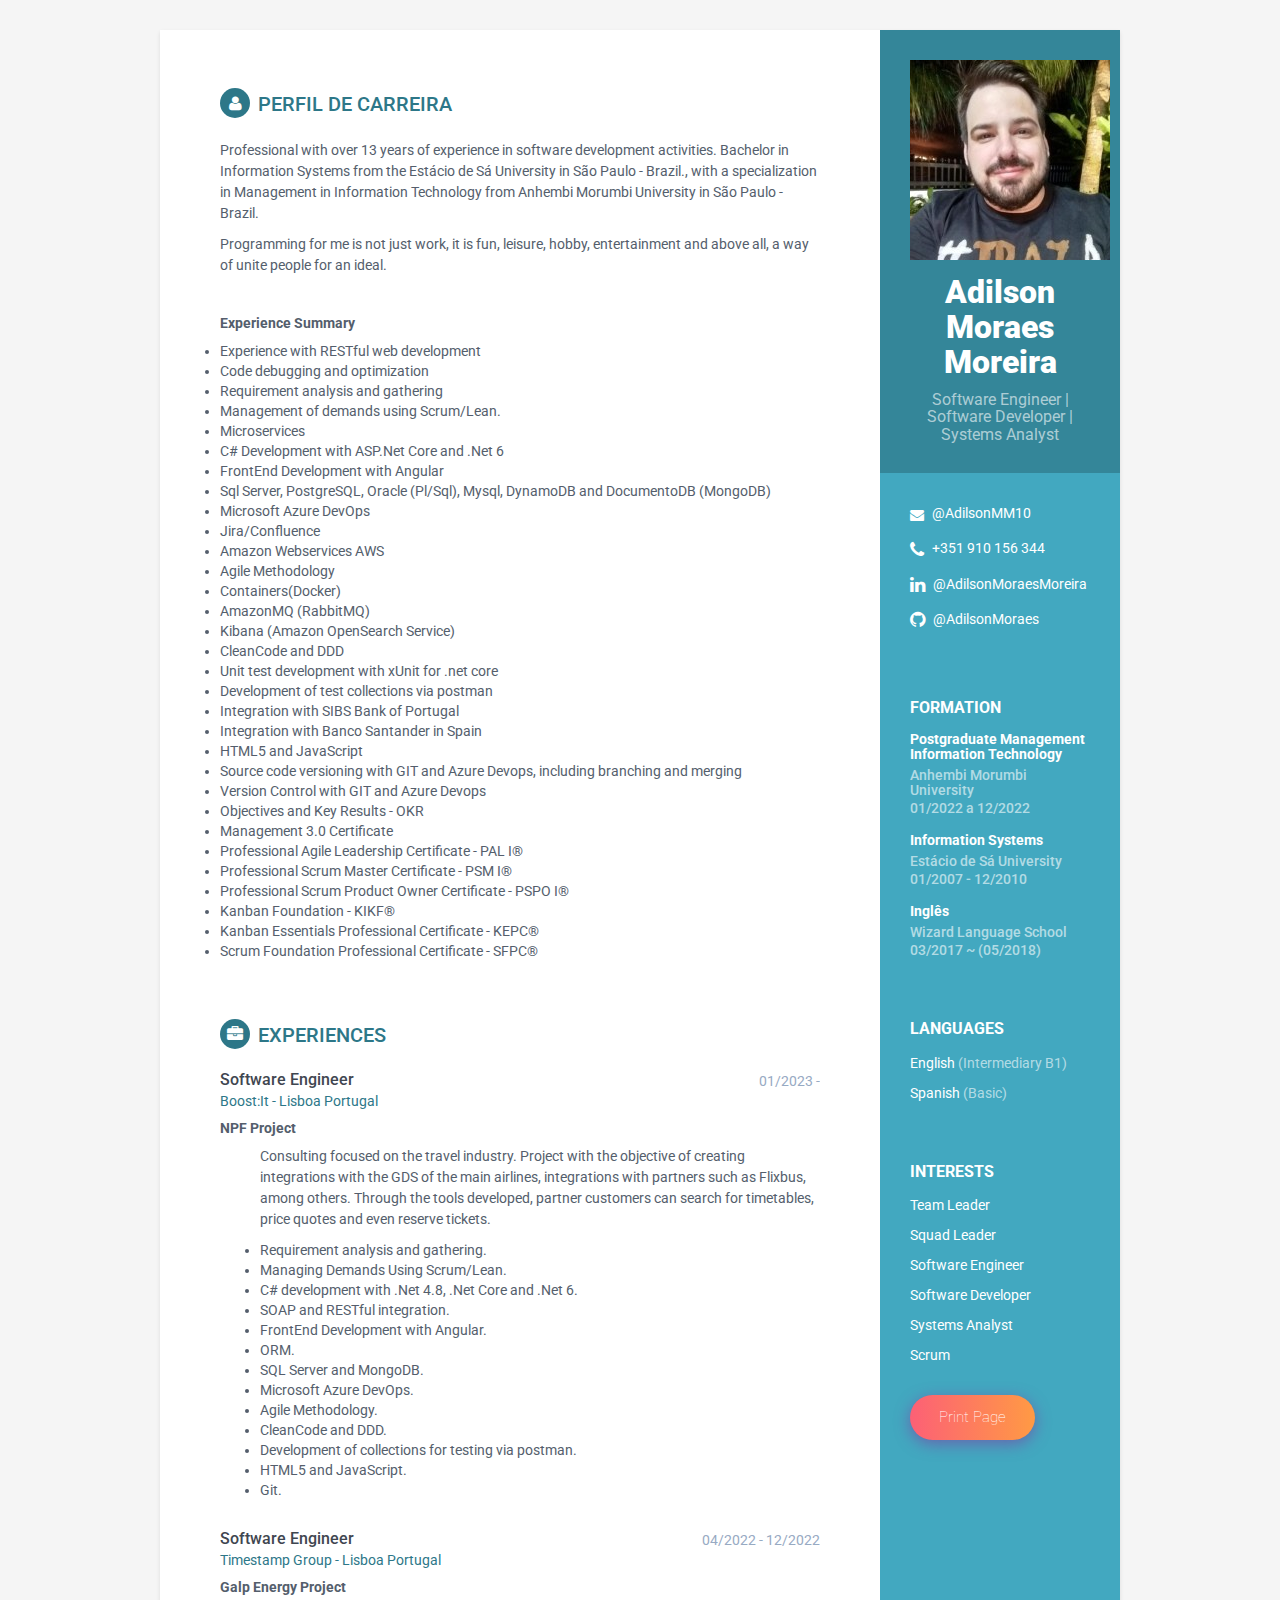
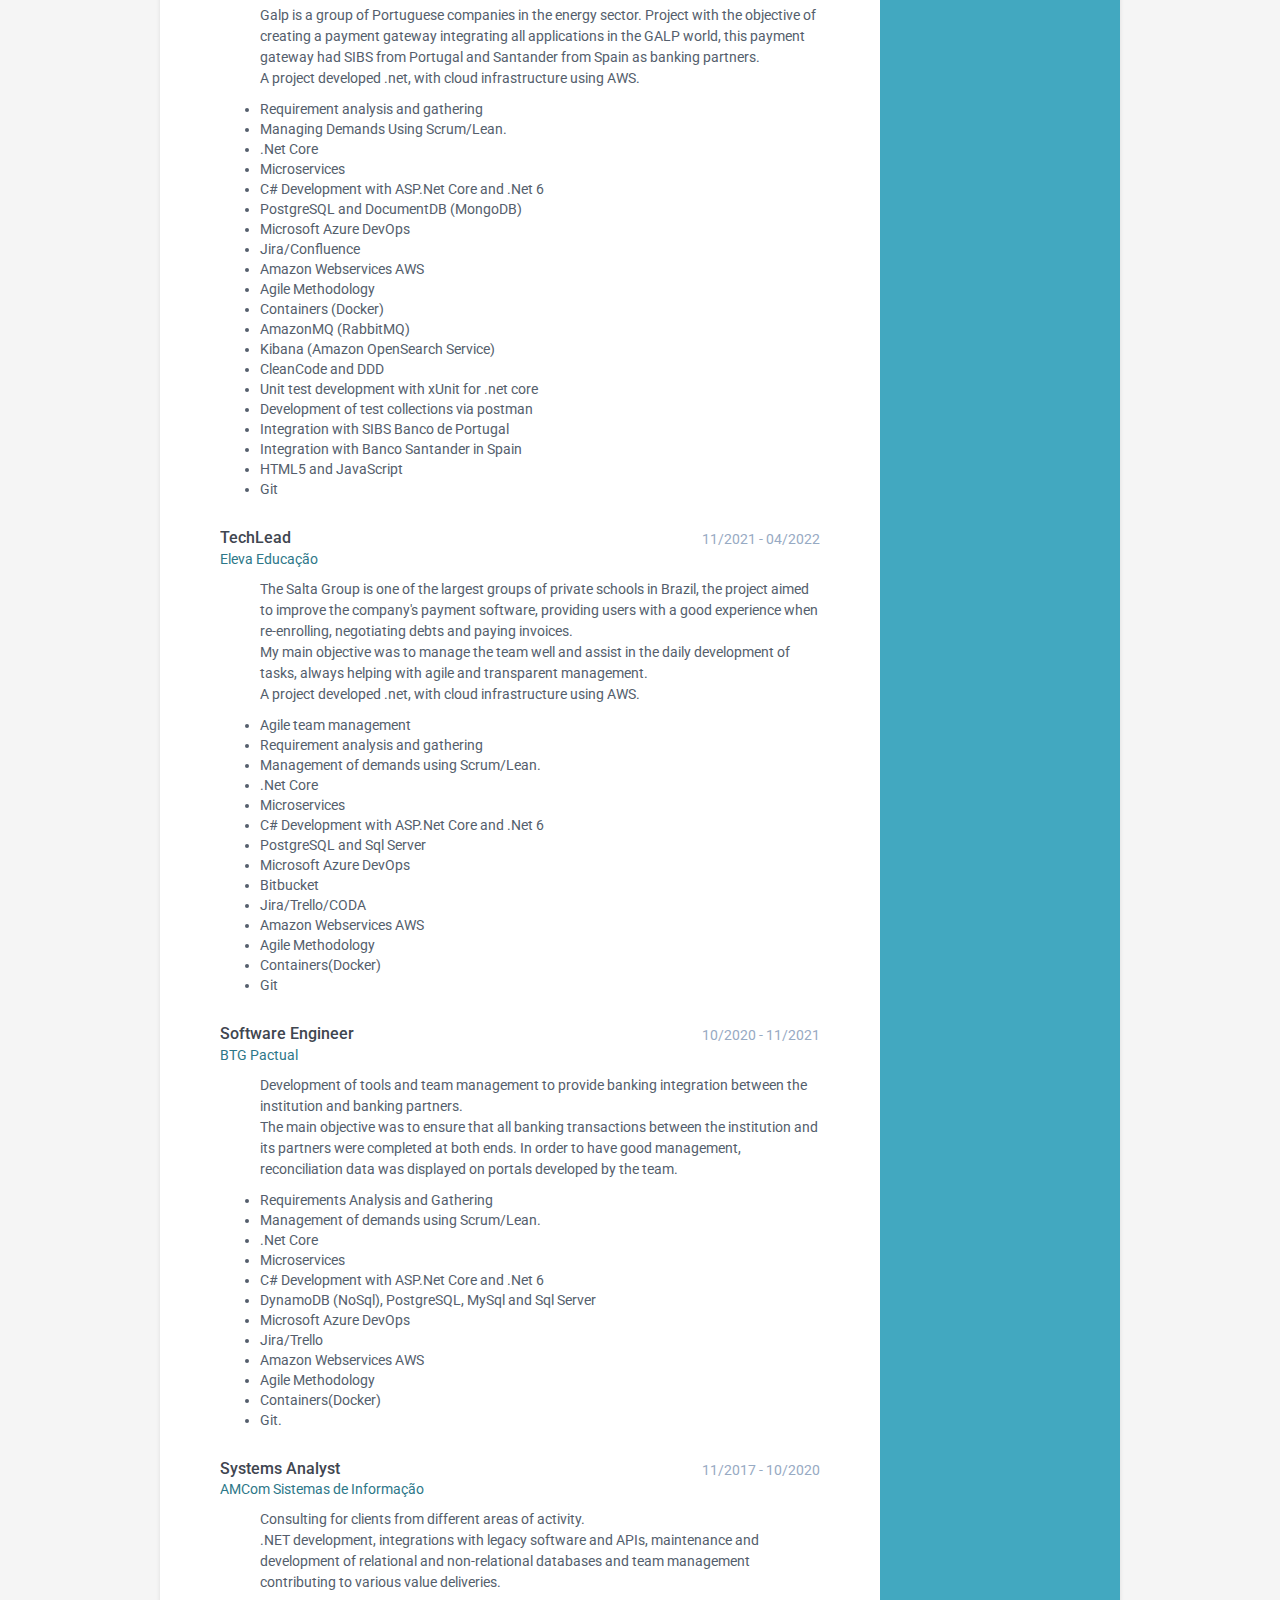
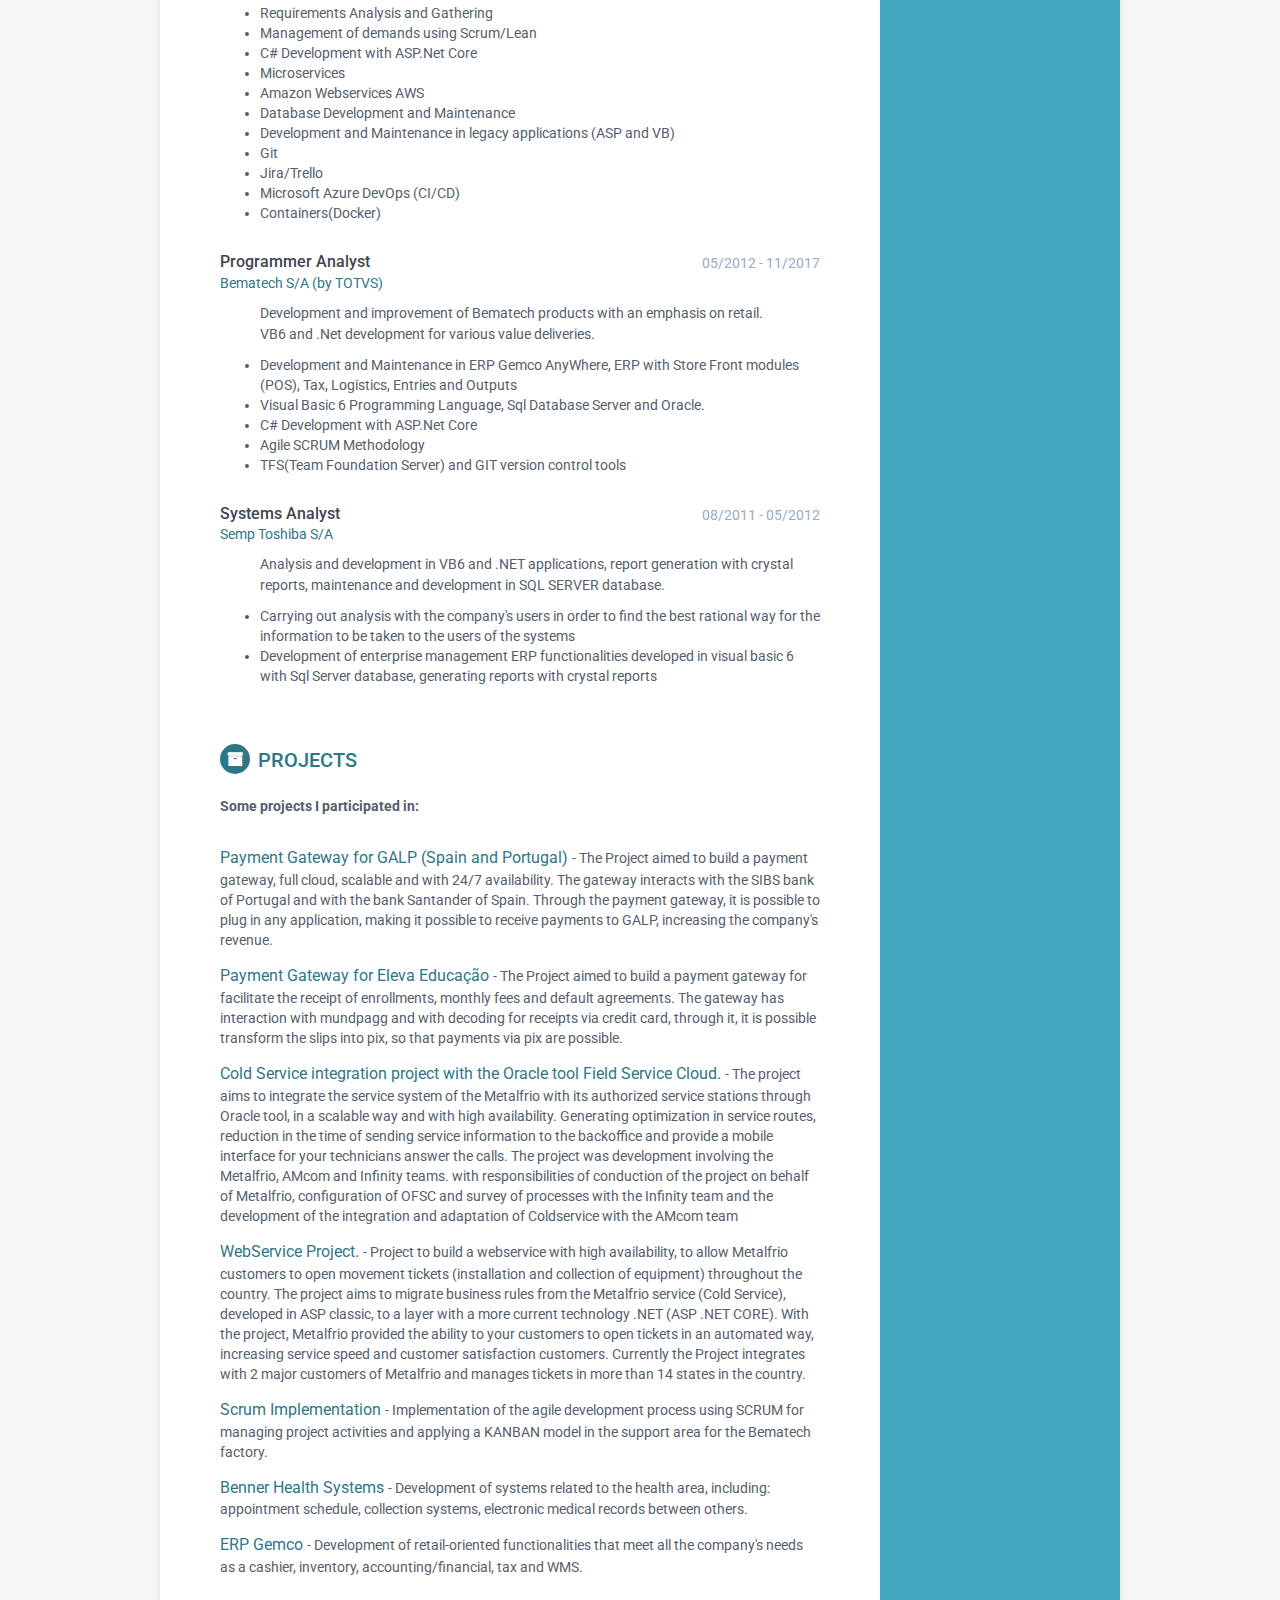
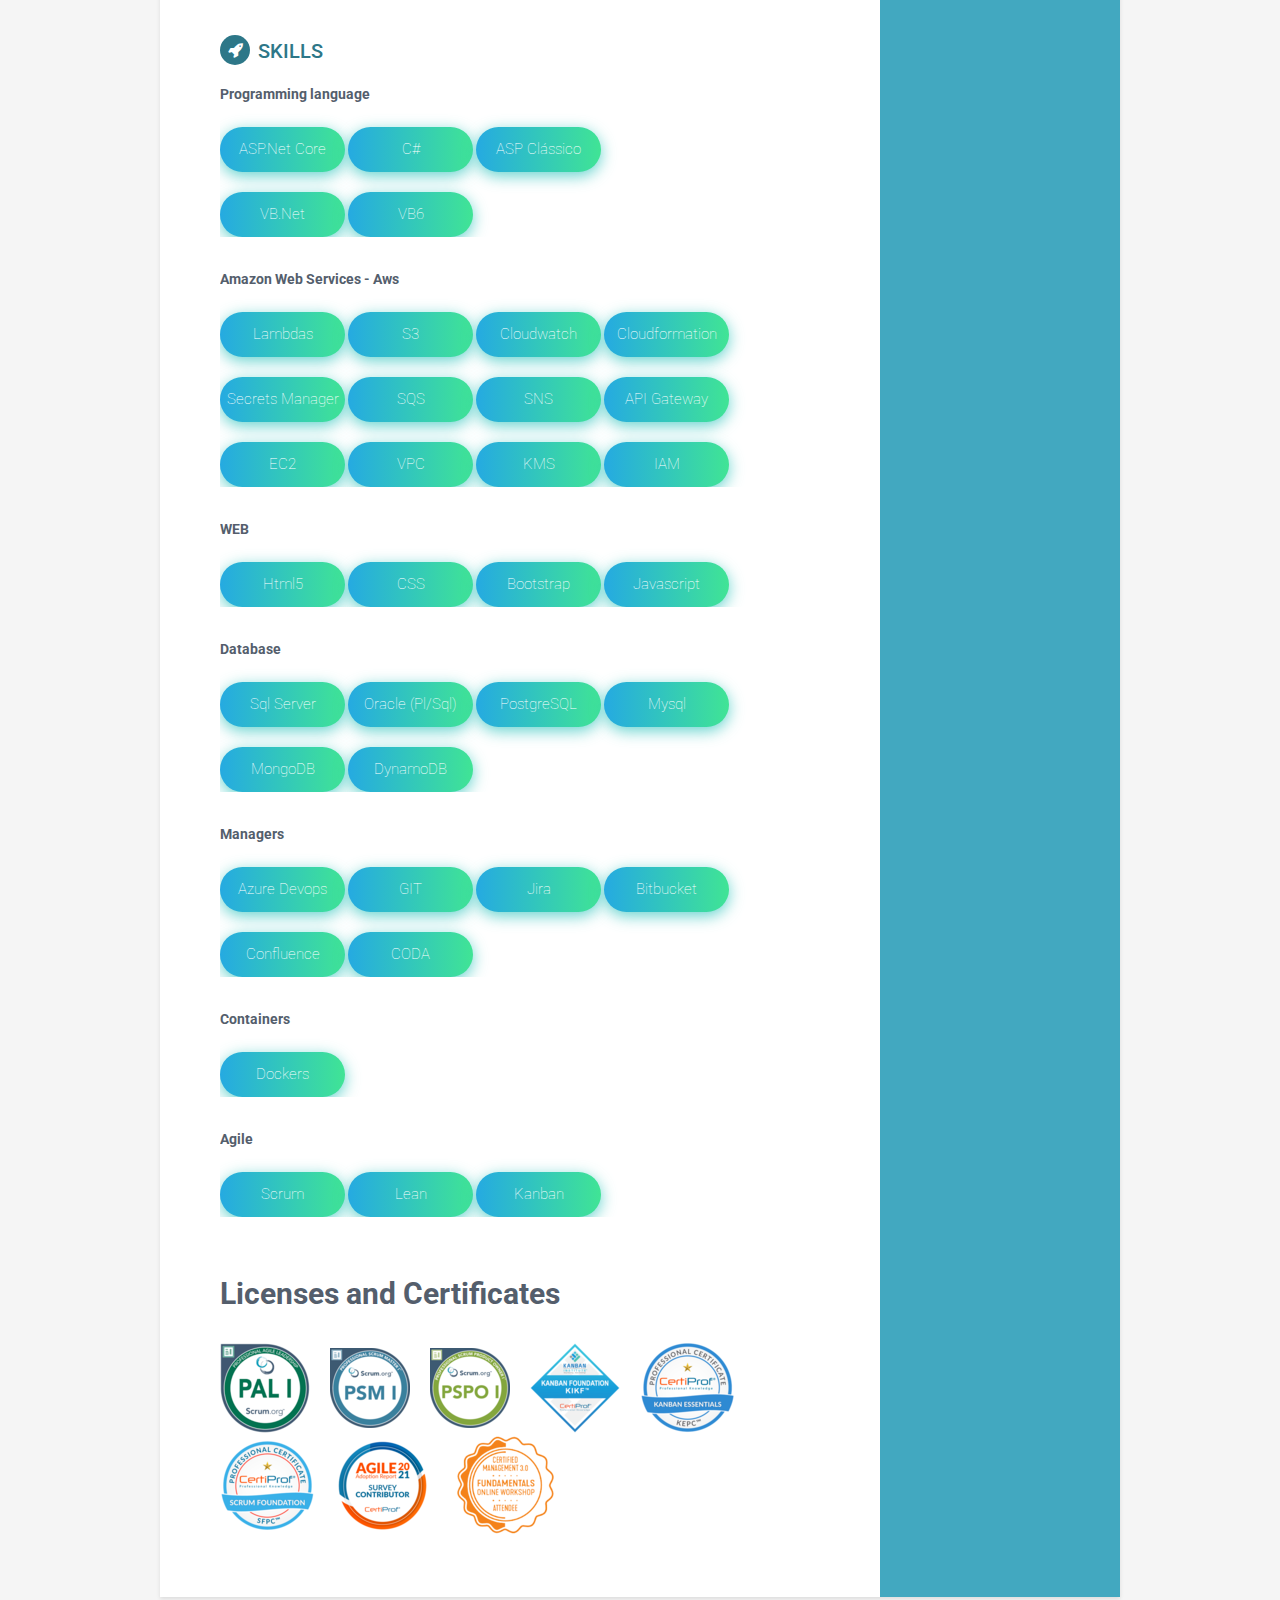
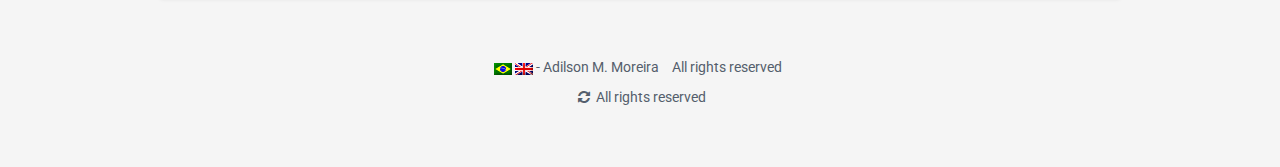
==== index-en.html @ 968ac99d "update CV" ====
<!DOCTYPE html>
<html lang="pt-br">

<head>
  <title>Currículo Adilson Moraes Moreira</title>
  <!-- Meta -->
  <meta charset="utf-8" />
  <meta http-equiv="X-UA-Compatible" content="IE=edge" />
  <meta name="viewport" content="width=device-width, initial-scale=1.0" />
  <meta name="description" content="Currículo Adilson M. Moreira HTML5" />
  <meta name="author" content="Adilson Moraes Moreira" />
  <link rel="shortcut icon" href="favicon.ico" />
  <link
    href="https://fonts.googleapis.com/css?family=Roboto:400,500,400italic,300italic,300,500italic,700,700italic,900,900italic"
    rel="stylesheet" type="text/css" />
  <!-- Global CSS -->
  <link rel="stylesheet" href="Util/plugins/bootstrap/css/bootstrap.min.css" />
  <!-- Plugins CSS -->
  <link rel="stylesheet" href="Util/plugins/font-awesome/css/font-awesome.css" />

  <!-- Theme CSS -->
  <link id="theme-style" rel="stylesheet" href="Util/css/styles.css" />
  <!-- HTML5 e Respond.js for IE8 support of HTML5 elements and media queries -->
</head>

<body>
  <div class="wrapper">
    <div class="sidebar-wrapper">
      <div class="profile-container">
        <img class="profile" src="Util/images/profile.jpg" alt="" />
        <h1 class="name">Adilson Moraes Moreira</h1>
        <h3 class="tagline">
          Software Engineer | Software Developer | Systems Analyst
        </h3>
      </div>

      <div class="contact-container container-block">
        <ul class="list-unstyled contact-list">
          <li class="email">
            <i class="fa fa-envelope"></i>
            <a href="mailto:adilsonmm10@gmail.com">@AdilsonMM10</a>
          </li>
          <li class="phone">
            <i class="fa fa-phone"></i>
            <a href="tel:+351 910 156 344">+351 910 156 344</a>
          </li>
          <li class="linkedin">
            <i class="fa fa-linkedin"></i>
            <a href="https://www.linkedin.com/in/adilson-moraes-moreira-96493b23/"
              target="_blank">@AdilsonMoraesMoreira</a>
          </li>
          <li class="github">
            <i class="fa fa-github"></i>
            <a href="https://github.com/AdilsonMoraes" target="_blank">@AdilsonMoraes</a>
          </li>
        </ul>
      </div>
      <div class="education-container container-block">
        <h2 class="container-block-title">Formation</h2>
        <div class="item">
          <h4 class="degree">Postgraduate Management Information Technology</h4>
          <h5 class="meta">Anhembi Morumbi University</h5>
          <div class="time">01/2022 a 12/2022</div>
        </div>

        <div class="item">
          <h4 class="degree">Information Systems</h4>
          <h5 class="meta">Estácio de Sá University</h5>
          <div class="time">01/2007 - 12/2010</div>
        </div>

        <div class="item">
          <h4 class="degree">Inglês</h4>
          <h5 class="meta">Wizard Language School</h5>
          <div class="time">03/2017 ~ (05/2018)</div>
        </div>
      </div>

      <div class="languages-container container-block">
        <h2 class="container-block-title">Languages</h2>
        <ul class="list-unstyled interests-list">
          <li>
            English
            <span class="lang-desc">(Intermediary B1)</span>
          </li>
          <li>
            Spanish
            <span class="lang-desc">(Basic)</span>
          </li>
        </ul>
      </div>

      <div class="interests-container container-block">
        <h2 class="container-block-title">Interests</h2>
        <ul class="list-unstyled interests-list">
          <li>Team Leader</li>
          <li>Squad Leader</li>
          <li>Software Engineer</li>
          <li>Software Developer</li>
          <li>Systems Analyst</li>
          <li>Scrum</li>
        </ul>
      </div>

      <button onclick="window.print()" class="bn632-hover bn20" style="margin-left: 30px;">Print Page</button>
    </div>


    <div class="main-wrapper">
      <section class="section summary-section">
        <h2 class="section-title">
          <i class="fa fa-user"></i>Perfil de Carreira
        </h2>
        <div class="summary">

          <p>
            Professional with over 13 years of experience in software development activities. Bachelor
            in Information Systems from the Estácio de Sá University in São Paulo - Brazil., with a specialization in
            Management
            in Information Technology from Anhembi Morumbi University in São Paulo - Brazil.
          </p>
          <p>
            Programming for me is not just work, it is fun, leisure, hobby, entertainment and above all, a way of
            unite people for an ideal.
          </p>

          <br>
          <h5>Experience Summary</h5>
          <lu>
            <li>Experience with RESTful web development</li>
            <li>Code debugging and optimization</li>
            <li>Requirement analysis and gathering</li>
            <li>Management of demands using Scrum/Lean.</li>
            <li>Microservices</li>
            <li>C# Development with ASP.Net Core and .Net 6</li>
            <li>FrontEnd Development with Angular</li>
            <li>Sql Server, PostgreSQL, Oracle (Pl/Sql), Mysql, DynamoDB and DocumentoDB (MongoDB)</li>
            <li>Microsoft Azure DevOps</li>
            <li>Jira/Confluence</li>
            <li>Amazon Webservices AWS</li>
            <li>Agile Methodology</li>
            <li>Containers(Docker)</li>
            <li>AmazonMQ (RabbitMQ)</li>
            <li>Kibana (Amazon OpenSearch Service)</li>
            <li>CleanCode and DDD</li>
            <li>Unit test development with xUnit for .net core</li>
            <li>Development of test collections via postman</li>
            <li>Integration with SIBS Bank of Portugal</li>
            <li>Integration with Banco Santander in Spain</li>
            <li>HTML5 and JavaScript</li>
            <li>Source code versioning with GIT and Azure Devops, including branching and merging</li>
            <li>Version Control with GIT and Azure Devops</li>
            <li>Objectives and Key Results - OKR</li>
            <li>Management 3.0 Certificate</li>
            <li>Professional Agile Leadership Certificate - PAL I®</li>
            <li>Professional Scrum Master Certificate - PSM I®</li>
            <li>Professional Scrum Product Owner Certificate - PSPO I®</li>
            <li>Kanban Foundation - KIKF®</li>
            <li>Kanban Essentials Professional Certificate - KEPC®</li>
            <li>Scrum Foundation Professional Certificate - SFPC®</li>
          </lu>
        </div>
      </section>

      <section class="section experiences-section">
        <h2 class="section-title">
          <i class="fa fa-briefcase"></i>Experiences
        </h2>

        <div class="item">
          <div class="meta">
            <div class="upper-row">
              <h3 class="job-title">Software Engineer</h3>
              <div class="time">01/2023 - </div>
            </div>
            <div class="company"><a href="https://boost-it.pt/pt/sobre" target="_blank">Boost:It
                - Lisboa Portugal</a></div>
          </div>
          <div class="details">
            <h5>NPF Project</h5>
            <ul>
              <p>
                Consulting focused on the travel industry. Project with the objective of creating integrations with the GDS of the main airlines, integrations with partners such as Flixbus, among others. Through the tools developed, partner customers can search for timetables, price quotes and even reserve tickets.
              </p>
              <li>Requirement analysis and gathering.</li>
              <li>Managing Demands Using Scrum/Lean.</li>
              <li>C# development with .Net 4.8, .Net Core and .Net 6.</li>
              <li>SOAP and RESTful integration.</li>
              <li>FrontEnd Development with Angular.</li>
              <li>ORM.</li>
              <li>SQL Server and MongoDB.</li>
              <li>Microsoft Azure DevOps.</li>
              <li>Agile Methodology.</li>
              <li>CleanCode and DDD.</li>
              <li>Development of collections for testing via postman.</li>
              <li>HTML5 and JavaScript.</li>
              <li>Git.</li>
            </ul>
          </div>
        </div>
        <div class="item">
          <div class="meta">
            <div class="upper-row">
              <h3 class="job-title">Software Engineer</h3>
              <div class="time">04/2022 - 12/2022</div>
            </div>
            <div class="company"><a href="https://timestampgroup.com/ts/quemsomos/team/" target="_blank">Timestamp Group
                - Lisboa Portugal</a></div>
          </div>
          <div class="details">
            <h5>Galp Energy Project</h5>
            <ul>
              <p>
                Galp is a group of Portuguese companies in the energy sector. Project with the objective of creating a payment gateway integrating all applications in the GALP world, this payment gateway had SIBS from Portugal and Santander from Spain as banking partners. </br>
                A project developed .net, with cloud infrastructure using AWS.
              </p>
              <li>Requirement analysis and gathering</li>
              <li>Managing Demands Using Scrum/Lean.</li>
              <li>.Net Core</li>
              <li>Microservices</li>
              <li>C# Development with ASP.Net Core and .Net 6</li>
              <li>PostgreSQL and DocumentDB (MongoDB)</li>
              <li>Microsoft Azure DevOps</li>
              <li>Jira/Confluence</li>
              <li>Amazon Webservices AWS</li>
              <li>Agile Methodology</li>
              <li>Containers (Docker)</li>
              <li>AmazonMQ (RabbitMQ)</li>
              <li>Kibana (Amazon OpenSearch Service)</li>
              <li>CleanCode and DDD</li>
              <li>Unit test development with xUnit for .net core</li>
              <li>Development of test collections via postman</li>
              <li>Integration with SIBS Banco de Portugal</li>
              <li>Integration with Banco Santander in Spain</li>
              <li>HTML5 and JavaScript</li>
              <li>Git</li>
            </ul>
          </div>
        </div>

        <div class="item">
          <div class="meta">
            <div class="upper-row">
              <h3 class="job-title">TechLead</h3>
              <div class="time">11/2021 - 04/2022</div>
            </div>
            <div class="company"><a href="https://elevaeducacao.com.br/historia/" target="_blank">Eleva Educação</a>
            </div>
          </div>
          <div class="details">
            <ul>

              <p>
                 The Salta Group is one of the largest groups of private schools in Brazil, the project aimed to improve the company's payment software, providing users with a good experience when re-enrolling, negotiating debts and paying invoices.</br >
                 My main objective was to manage the team well and assist in the daily development of tasks, always helping with agile and transparent management.</br>
                 A project developed .net, with cloud infrastructure using AWS.
              </p>

              <li>Agile team management</li>
              <li>Requirement analysis and gathering</li>
              <li>Management of demands using Scrum/Lean.</li>
              <li>.Net Core</li>
              <li>Microservices</li>
              <li>C# Development with ASP.Net Core and .Net 6</li>
              <li>PostgreSQL and Sql Server</li>
              <li>Microsoft Azure DevOps</li>
              <li>Bitbucket</li>
              <li>Jira/Trello/CODA</li>
              <li>Amazon Webservices AWS</li>
              <li>Agile Methodology</li>
              <li>Containers(Docker)</li>
              <li>Git</li>
            </ul>
          </div>
        </div>

        <div class="item">
          <div class="meta">
            <div class="upper-row">
              <h3 class="job-title">Software Engineer</h3>
              <div class="time">10/2020 - 11/2021</div>
            </div>
            <div class="company"><a href="https://www.btgpactual.com/institucional" target="_blank">BTG Pactual</a>
            </div>
          </div>
          <div class="details">
            <ul>

              <p>
                Development of tools and team management to provide banking integration between the institution and banking partners.</br>
                The main objective was to ensure that all banking transactions between the institution and its partners were completed at both ends. In order to have good management, reconciliation data was displayed on portals developed by the team.
              </p>

              <li>Requirements Analysis and Gathering</li>
              <li>Management of demands using Scrum/Lean.</li>
              <li>.Net Core</li>
              <li>Microservices</li>
              <li>C# Development with ASP.Net Core and .Net 6</li>
              <li>DynamoDB (NoSql), PostgreSQL, MySql and Sql Server</li>
              <li>Microsoft Azure DevOps</li>
              <li>Jira/Trello</li>
              <li>Amazon Webservices AWS</li>
              <li>Agile Methodology</li>
              <li>Containers(Docker)</li>
              <li>Git.</li>
            </ul>
          </div>
        </div>

        <div class="item">
          <div class="meta">
            <div class="upper-row">
              <h3 class="job-title">Systems Analyst</h3>
              <div class="time">11/2017 - 10/2020</div>
            </div>
            <div class="company"><a href="https://www.amcom.com.br/sobre-amcom/" target="_blank">AMCom Sistemas de
                Informação</a></div>
          </div>
          <div class="details">
            <ul>

              <p>
                Consulting for clients from different areas of activity.<br>
                .NET development, integrations with legacy software and APIs, maintenance and development of relational and non-relational databases and team management contributing to various value deliveries.
              </p>

              <li>Requirements Analysis and Gathering</li>
              <li>Management of demands using Scrum/Lean</li>
              <li>C# Development with ASP.Net Core</li>
              <li>Microservices</li>
              <li>Amazon Webservices AWS</li>
              <li>Database Development and Maintenance</li>
              <li>Development and Maintenance in legacy applications (ASP and VB)</li>
              <li>Git</li>
              <li>Jira/Trello</li>
              <li>Microsoft Azure DevOps (CI/CD)</li>
              <li>Containers(Docker)</li>
            </ul>
          </div>
        </div>

        <div class="item">
          <div class="meta">
            <div class="upper-row">
              <h3 class="job-title">Programmer Analyst</h3>
              <div class="time">05/2012 - 11/2017</div>
            </div>
            <div class="company"><a href="https://www.bematech.com.br/sobre-nos/" target="_blank">Bematech S/A (by
                TOTVS)</a></div>
          </div>
          <div class="details">
            <ul>
              <p>
                Development and improvement of Bematech products with an emphasis on retail. <br>
                VB6 and .Net development for various value deliveries.
              </p>

              <li>Development and Maintenance in ERP Gemco AnyWhere, ERP with
                Store Front modules (POS), Tax, Logistics, Entries and
                Outputs</li>
              <li>Visual Basic 6 Programming Language, Sql Database
                Server and Oracle.</li>
              <li>C# Development with ASP.Net Core</li>
              <li>Agile SCRUM Methodology</li>
              <li>TFS(Team Foundation Server) and GIT version control tools</li>
            </ul>
          </div>
        </div>

        <div class="item">
          <div class="meta">
            <div class="upper-row">
              <h3 class="job-title">Systems Analyst</h3>
              <div class="time">08/2011 - 05/2012</div>
            </div>
            <div class="company"><a href="https://www.semptcl.com.br/nossa-historia/" target="_blank">Semp Toshiba
                S/A</a></div>
          </div>
          <div class="details">
            <ul>
              <p>
                Analysis and development in VB6 and .NET applications, report generation with crystal reports, maintenance and development in SQL SERVER database.
              </p>
              
              <li>Carrying out analysis with the company's users in order to
                find the best rational way for the information to
                be taken to the users of the systems</li>
              <li>Development of enterprise management ERP functionalities
                developed in visual basic 6 with Sql Server database,
                generating reports with crystal reports</li>
            </ul>
          </div>
        </div>
      </section>

      <section class="section projects-section">
        <h2 class="section-title"><i class="fa fa-archive"></i>Projects</h2>
        <div class="intro">
          <h5>
            <p>Some projects I participated in:</p>
          </h5>
        </div>

        <div class="item">
          <span class="project-title">
            <a href="#hook">Payment Gateway for GALP (Spain and Portugal)</a>
          </span>
          -
          <span class="project-tagline">The Project aimed to build a payment gateway,
            full cloud, scalable and with 24/7 availability. The gateway interacts with the SIBS bank of
            Portugal and with the bank Santander of Spain. Through the payment gateway, it is possible to plug in any
            application, making it possible to receive payments to GALP, increasing the company's revenue.
          </span>
        </div>

        <div class="item">
          <span class="project-title">
            <a href="#hook">Payment Gateway for Eleva Educação</a>
          </span>
          -
          <span class="project-tagline">The Project aimed to build a payment gateway for
            facilitate the receipt of enrollments, monthly fees and default agreements. The gateway has interaction
            with mundpagg and with decoding for receipts via credit card, through it, it is possible
            transform the slips into pix, so that payments via pix are possible.
          </span>
        </div>

        <div class="item">
          <span class="project-title">
            <a href="#hook">Cold Service integration project with the Oracle tool
              Field Service Cloud.</a>
          </span>
          -
          <span class="project-tagline">The project aims to integrate the service system of the
            Metalfrio with its authorized service stations through
            Oracle tool, in a scalable way and with high
            availability. Generating optimization in service routes,
            reduction in the time of sending service information to the
            backoffice and provide a mobile interface for your technicians
            answer the calls. The project was development involving the
            Metalfrio, AMcom and Infinity teams. with responsibilities of
            conduction of the project on behalf of Metalfrio, configuration of OFSC and
            survey of processes with the Infinity team and the
            development of the integration and adaptation of Coldservice with the
            AMcom team
          </span>
        </div>

        <div class="item">
          <span class="project-title">
            <a href="#hook">WebService Project.</a>
          </span>
          -
          <span class="project-tagline">Project to build a webservice with high availability,
            to allow Metalfrio customers to open movement tickets
            (installation and collection of equipment) throughout the country. The project
            aims to migrate business rules from the
            Metalfrio service (Cold Service), developed in ASP
            classic, to a layer with a more current technology .NET (ASP
            .NET CORE). With the project, Metalfrio provided the ability to
            your customers to open tickets in an automated way,
            increasing service speed and customer satisfaction
            customers. Currently the Project integrates with 2 major customers of
            Metalfrio and manages tickets in more than 14 states in the country.
          </span>
        </div>

        <div class="item">
          <span class="project-title">
            <a href="#hook">Scrum Implementation</a>
          </span>
          -
          <span class="project-tagline">Implementation of the agile development process using
            SCRUM for managing project activities and applying a
            KANBAN model in the support area for the Bematech factory.</span>
        </div>

        <div class="item">
          <span class="project-title">
            <a href="http://www.benner.com.br/segmentos/saude" target="_blank">Benner Health Systems</a>
          </span>
          -
          <span class="project-tagline">Development of systems related to the health area, including:
            appointment schedule, collection systems, electronic medical records
            between others.
          </span>
        </div>

        <div class="item">
          <span class="project-title">
            <a href="http://www3.bematech.com.br/software/gemco/produtos_anywhere_wms.asp" target="_blank">ERP Gemco</a>
          </span>
          -
          <span class="project-tagline">Development of retail-oriented functionalities that
            meet all the company's needs as a cashier,
            inventory, accounting/financial, tax and WMS.</span>
        </div>
      </section>

      <section class="skills-section section">
        <h2 class="section-title"><i class="fa fa-rocket"></i>Skills</h2>
        <div class="skillset">
          <div class="item">
            <h3 class="level-title">Programming language</h3>
            <br><br>
            <div>
              <a href="#hook"><button class="bn632-hover bn18">ASP.Net Core</button></a>
              <a href="#hook"><button class="bn632-hover bn18">C#</button></a>
              <a href="#hook"><button class="bn632-hover bn18">ASP Clássico</button></a>
              <br><br>
              <a href="#hook"><button class="bn632-hover bn18">VB.Net</button></a>
              <a href="#hook"><button class="bn632-hover bn18">VB6</button></a>
            </div>
          </div>
          <br>


          <div class="item">
            <h3 class="level-title">Amazon Web Services - Aws</h3>
            <br><br>
            <div>
              <a href="#hook"><button class="bn632-hover bn18">Lambdas</button></a>
              <a href="#hook"><button class="bn632-hover bn18">S3</button></a>
              <a href="#hook"><button class="bn632-hover bn18">Cloudwatch</button></a>
              <a href="#hook"><button class="bn632-hover bn18">Cloudformation</button></a>
              <br><br>
              <a href="#hook"><button class="bn632-hover bn18">Secrets Manager</button></a>
              <a href="#hook"><button class="bn632-hover bn18">SQS</button></a>
              <a href="#hook"><button class="bn632-hover bn18">SNS</button></a>
              <a href="#hook"><button class="bn632-hover bn18">API Gateway</button></a>
              <br><br>
              <a href="#hook"><button class="bn632-hover bn18">EC2</button></a>
              <a href="#hook"><button class="bn632-hover bn18">VPC</button></a>
              <a href="#hook"><button class="bn632-hover bn18">KMS</button></a>
              <a href="#hook"><button class="bn632-hover bn18">IAM</button></a>
            </div>
          </div>
          <br>

          <div class="item">
            <h3 class="level-title">WEB</h3>
            <br><br>
            <div>
              <a href="#hook"><button class="bn632-hover bn18">Html5</button></a>
              <a href="#hook"><button class="bn632-hover bn18">CSS</button></a>
              <a href="#hook"><button class="bn632-hover bn18">Bootstrap</button></a>
              <a href="#hook"><button class="bn632-hover bn18">Javascript</button></a>
            </div>
          </div>
          <br>

          <div class="item">
            <h3 class="level-title">Database</h3>
            <br><br>
            <div>
              <a href="#hook"><button class="bn632-hover bn18">Sql Server</button></a>
              <a href="#hook"><button class="bn632-hover bn18">Oracle (Pl/Sql)</button></a>
              <a href="#hook"><button class="bn632-hover bn18">PostgreSQL</button></a>
              <a href="#hook"><button class="bn632-hover bn18">Mysql</button></a>
              <br><br>
              <a href="#hook"><button class="bn632-hover bn18">MongoDB</button></a>
              <a href="#hook"><button class="bn632-hover bn18">DynamoDB</button></a>
            </div>
          </div>
          <br>

          <div class="item">
            <h3 class="level-title">Managers</h3>
            <br><br>
            <div>
              <a href="#hook"><button class="bn632-hover bn18">Azure Devops</button></a>
              <a href="#hook"><button class="bn632-hover bn18">GIT</button></a>
              <a href="#hook"><button class="bn632-hover bn18">Jira</button></a>
              <a href="#hook"><button class="bn632-hover bn18">Bitbucket</button></a>
              <br><br>
              <a href="#hook"><button class="bn632-hover bn18">Confluence</button></a>
              <a href="#hook"><button class="bn632-hover bn18">CODA</button></a>
            </div>
          </div>
          <br>


          <div class="item">
            <h3 class="level-title">Containers</h3>
            <br><br>
            <div>
              <a href="#hook"><button class="bn632-hover bn18">Dockers</button></a>
            </div>
          </div>
          <br>

          <div class="item">
            <h3 class="level-title">Agile</h3>
            <br><br>
            <div>
              <a href="#hook"><button class="bn632-hover bn18">Scrum</button></a>
              <a href="#hook"><button class="bn632-hover bn18">Lean</button></a>
              <a href="#hook"><button class="bn632-hover bn18">Kanban</button></a>
            </div>
          </div>
        </div>
      </section>

      <section>
        <div class="meta">
          <div class="education-container container-block">
            <h2 class="container-block-title">Licenses and Certificates</h2>

          </div>
        </div>
      </section>

      <br>
      <section>
        <div class="meta">
          <div class="upper-row">
            <img class="profile" src="Util/images/pal1.png" alt="" />
            &emsp;
            <img class="profile" src="Util/images/psmi.png" alt="" />
            &emsp;
            <img class="profile" src="Util/images/pspoi.png" alt="" />
            &emsp;
            <img class="profile" src="Util/images/KIKF.png" alt="" />
            &emsp;
            <img class="profile" src="Util/images/KEPC.png" alt="" />
            &emsp;
            <img class="profile" src="Util/images/SFPC.png" alt="" />
            &emsp;
            <img class="profile" src="Util/images/Contributor.png" alt="" />
            &emsp;
            <img class="profile" src="Util/images/m3.png" alt="" />
            &emsp;
          </div>
        </div>
      </section>
    </div>
  </div>


  <footer class="footer">
    <div class="lang_selector">
      <ul class="list-inline text-center">
        <li>
          <a href="index.html">
            <img src="Util/images/flags/pt-br.png" alt="pt-br" title="pt-br" />
          </a>
          <a href="index-en.html">
            <img src="Util/images/flags/en.png" alt="pt-br" title="pt-br" />
          </a>
          - Adilson M. Moreira
        </li>
        <li>All rights reserved</li>
      </ul>
    </div>

    <div class="text-center">
      <i class="fa fa-refresh fa-spin fa-1x fa-fw"></i> All rights reserved</a>
    </div>

  </footer>
  <script type="text/javascript" src="Util/plugins/jquery-1.11.3.min.js"></script>
  <script type="text/javascript" src="Util/plugins/bootstrap/js/bootstrap.min.js"></script>
  <script type="text/javascript" src="Util/js/main.js"></script>
</body>

</html>
---- Util/css/styles.css ----
/*   
 * Template Name: Orbit - Responsive Resume/CV Template for Developers
 * Version: 1.0
 * Author: Xiaoying Riley
 * Twitter: @3rdwave_themes
 * License: Creative Commons Attribution 3.0 License
 * Website: http://themes.3rdwavemedia.com/
*/
/* styles.css */
/* ======= Base ======= */

.bn632-hover {
  width: 125px;
  font-size: 15px;
  font-weight: 100;
  color: #fff;
  cursor: pointer;
  margin: 0px;
  height: 45px;
  text-align: center;
  border: none;
  background-size: 300% 100%;
  border-radius: 50px;
  moz-transition: all .4s ease-in-out;
  -o-transition: all .4s ease-in-out;
  -webkit-transition: all .4s ease-in-out;
  transition: all .4s ease-in-out;
}

.bn632-hover:hover {
  background-position: 100% 0;
  moz-transition: all .4s ease-in-out;
  -o-transition: all .4s ease-in-out;
  -webkit-transition: all .4s ease-in-out;
  transition: all .4s ease-in-out;
}

.bn632-hover:focus {
  outline: none;
}

.bn632-hover.bn18 {
  background-image: linear-gradient(to right,
      #25aae1,
      #40e495,
      #30dd8a,
      #2bb673);
  box-shadow: 0 4px 15px 0 rgba(49, 196, 190, 0.75);
}


body {
  font-family: 'Roboto', sans-serif;
  color: #545E6C;
  background: #f5f5f5;
  font-size: 14px;
  padding: 30px;
  -webkit-font-smoothing: antialiased;
  -moz-osx-font-smoothing: grayscale;
}

h1,
h2,
h3,
h4,
h5,
h6 {
  font-weight: 700;
}

a {
  color: #2d7788;
  -webkit-transition: all 0.4s ease-in-out;
  -moz-transition: all 0.4s ease-in-out;
  -ms-transition: all 0.4s ease-in-out;
  -o-transition: all 0.4s ease-in-out;
}

a:hover {
  text-decoration: underline;
  color: #1a454f;
}

a:focus {
  text-decoration: none;
}

p {
  line-height: 1.5;
}

.wrapper {
  background: #42A8C0;
  max-width: 960px;
  margin: 0 auto;
  position: relative;
  -webkit-box-shadow: 0px 2px 4px rgba(0, 0, 0, 0.1);
  -moz-box-shadow: 0px 2px 4px rgba(0, 0, 0, 0.1);
  box-shadow: 0px 2px 4px rgba(0, 0, 0, 0.1);
}

.sidebar-wrapper {
  background: #42A8C0;
  position: absolute;
  right: 0;
  width: 240px;
  height: 100%;
  min-height: 800px;
  color: #fff;
}

.sidebar-wrapper a {
  color: #fff;
}

.sidebar-wrapper .profile-container {
  padding: 30px;
  background: rgba(0, 0, 0, 0.2);
  text-align: center;
  color: #fff;
}

.sidebar-wrapper .name {
  font-size: 32px;
  font-weight: 900;
  margin-top: 0;
  margin-bottom: 10px;
}

.sidebar-wrapper .tagline {
  color: rgba(255, 255, 255, 0.6);
  font-size: 16px;
  font-weight: 400;
  margin-top: 0;
  margin-bottom: 0;
}

.sidebar-wrapper .profile {
  margin-bottom: 15px;
}

.sidebar-wrapper .contact-list .fa {
  margin-right: 5px;
  font-size: 18px;
  vertical-align: middle;
}

.sidebar-wrapper .contact-list li {
  margin-bottom: 15px;
}

.sidebar-wrapper .contact-list li:last-child {
  margin-bottom: 0;
}

.sidebar-wrapper .contact-list .email .fa {
  font-size: 14px;
}

.sidebar-wrapper .container-block {
  padding: 30px;
}

.sidebar-wrapper .container-block-title {
  text-transform: uppercase;
  font-size: 16px;
  font-weight: 700;
  margin-top: 0;
  margin-bottom: 15px;
}

.sidebar-wrapper .degree {
  font-size: 14px;
  margin-top: 0;
  margin-bottom: 5px;
}

.sidebar-wrapper .education-container .item {
  margin-bottom: 15px;
}

.sidebar-wrapper .education-container .item:last-child {
  margin-bottom: 0;
}

.sidebar-wrapper .education-container .meta {
  color: rgba(255, 255, 255, 0.6);
  font-weight: 500;
  margin-bottom: 0px;
  margin-top: 0;
}

.sidebar-wrapper .education-container .time {
  color: rgba(255, 255, 255, 0.6);
  font-weight: 500;
  margin-bottom: 0px;
}

.sidebar-wrapper .languages-container .lang-desc {
  color: rgba(255, 255, 255, 0.6);
}

.sidebar-wrapper .languages-list {
  margin-bottom: 0;
}

.sidebar-wrapper .languages-list li {
  margin-bottom: 10px;
}

.sidebar-wrapper .languages-list li:last-child {
  margin-bottom: 0;
}

.sidebar-wrapper .interests-list {
  margin-bottom: 0;
}

.sidebar-wrapper .interests-list li {
  margin-bottom: 10px;
}

.sidebar-wrapper .interests-list li:last-child {
  margin-bottom: 0;
}

.main-wrapper {
  background: #fff;
  padding: 60px;
  padding-right: 300px;
}

.main-wrapper .section-title {
  text-transform: uppercase;
  font-size: 20px;
  font-weight: 500;
  color: #2d7788;
  position: relative;
  margin-top: 0;
  margin-bottom: 20px;
}

.main-wrapper .section-title .fa {
  width: 30px;
  height: 30px;
  margin-right: 8px;
  display: inline-block;
  color: #fff;
  -webkit-border-radius: 50%;
  -moz-border-radius: 50%;
  -ms-border-radius: 50%;
  -o-border-radius: 50%;
  border-radius: 50%;
  -moz-background-clip: padding;
  -webkit-background-clip: padding-box;
  background-clip: padding-box;
  background: #2d7788;
  text-align: center;
  padding-top: 8px;
  font-size: 16px;
  position: relative;
  top: -2px;
}

.main-wrapper .section {
  margin-bottom: 60px;
}

.main-wrapper .experiences-section .item {
  margin-bottom: 30px;
}

.main-wrapper .upper-row {
  position: relative;
  overflow: hidden;
  margin-bottom: 2px;
}

.main-wrapper .job-title {
  color: #3F4650;
  font-size: 16px;
  margin-top: 0;
  margin-bottom: 0;
  font-weight: 500;
}

.main-wrapper .time {
  position: absolute;
  right: 0;
  top: 0;
  color: #97AAC3;
}

.main-wrapper .company {
  margin-bottom: 10px;
  color: #97AAC3;
}

.main-wrapper .project-title {
  font-size: 16px;
  font-weight: 400;
  margin-top: 0;
  margin-bottom: 5px;
}

.main-wrapper .projects-section .intro {
  margin-bottom: 30px;
}

.main-wrapper .projects-section .item {
  margin-bottom: 15px;
}

.skillset .item {
  margin-bottom: 15px;
  overflow: hidden;
}

.skillset .level-title {
  font-size: 14px;
  margin-top: 0;
  margin-bottom: 12px;
}

.skillset .level-bar {
  height: 12px;
  background: #f5f5f5;
}

.skillset .level-bar-inner {
  height: 12px;
  background: #7bc2d3;
}

.footer {
  padding: 30px;
  padding-top: 60px;
}

.footer .copyright {
  line-height: 1.6;
  color: #545E6C;
  font-size: 13px;
}

.footer .fa-heart {
  color: #fb866a;
}

/* Extra small devices (phones, less than 768px) */
@media (max-width: 767px) {
  .sidebar-wrapper {
    position: static;
    width: inherit;
  }

  .main-wrapper {
    padding: 30px;
  }

  .main-wrapper .time {
    position: static;
    display: block;
    margin-top: 5px;
  }

  .main-wrapper .upper-row {
    margin-bottom: 0;
  }
}

/* Small devices (tablets, 768px and up) */
/* Medium devices (desktops, 992px and up) */
@media (min-width: 992px) {
  .skillset .level-title {
    display: inline-block;
    float: left;
    width: 30%;
    margin-bottom: 0;
  }

  .skillset .level-bar {
    display: inline-block;
    width: 70%;
    float: left;
    position: relative;
    top: 1px;
  }
}

.bn632-hover.bn20 {
  background-image: linear-gradient(to right,
      #fc6076,
      #ff9a44,
      #ef9d43,
      #e75516);
  box-shadow: 0 4px 15px 0 rgba(116, 79, 168, 0.75);
}




/* Large devices (large desktops, 1200px and up) */
/* Ex-Large devices (large desktops, 1200px and up) */
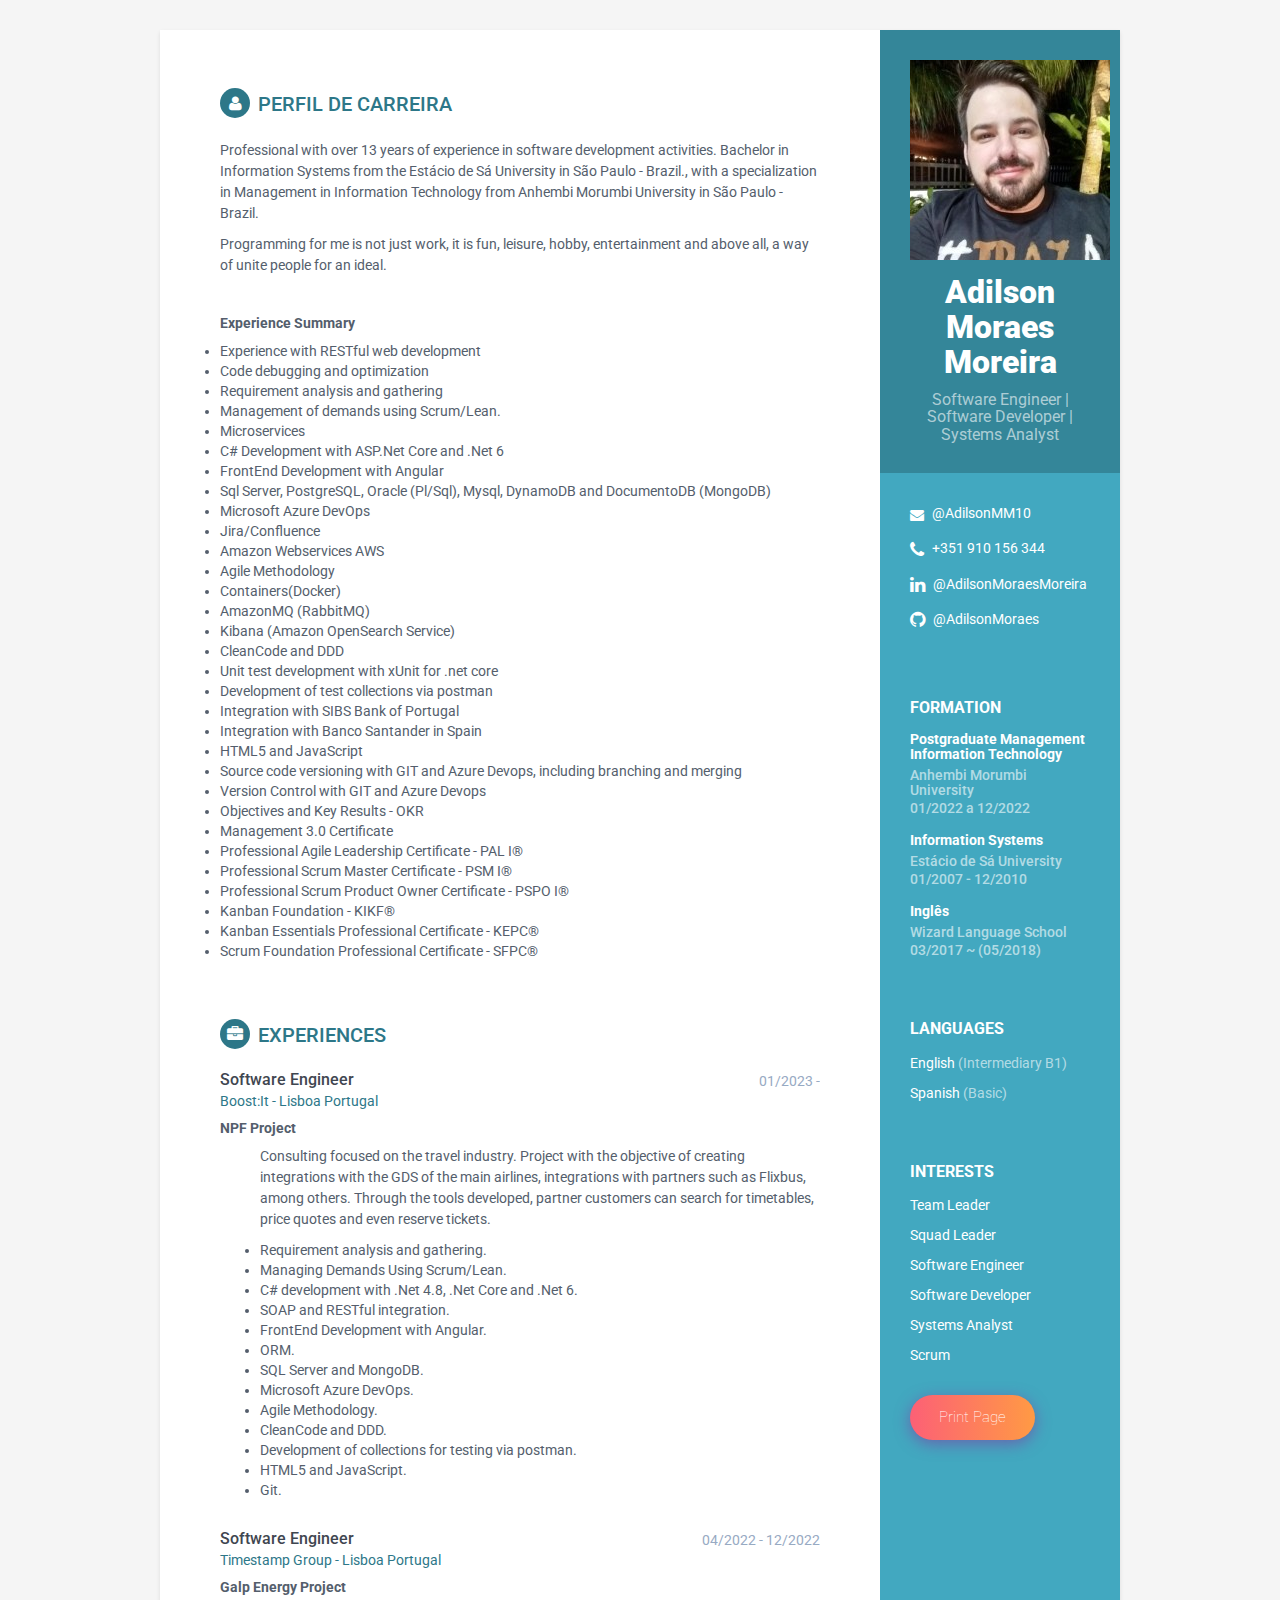
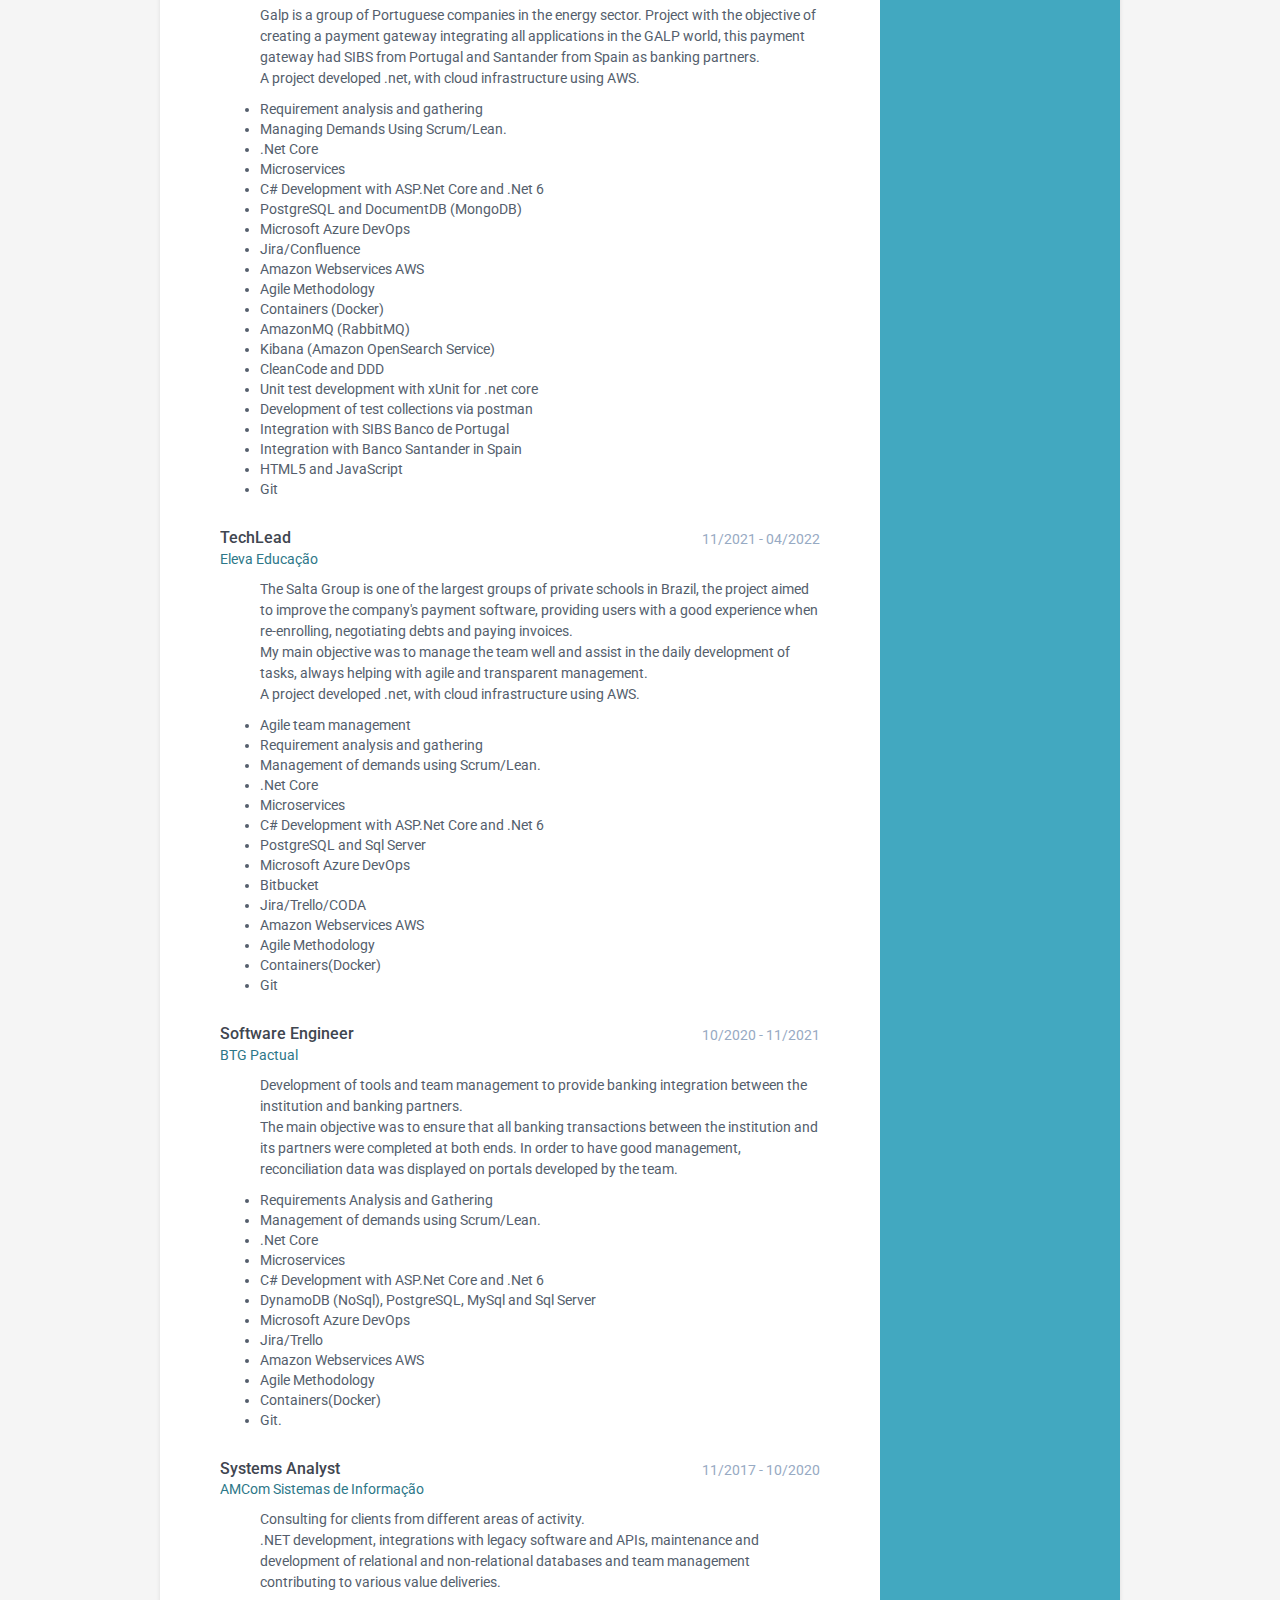
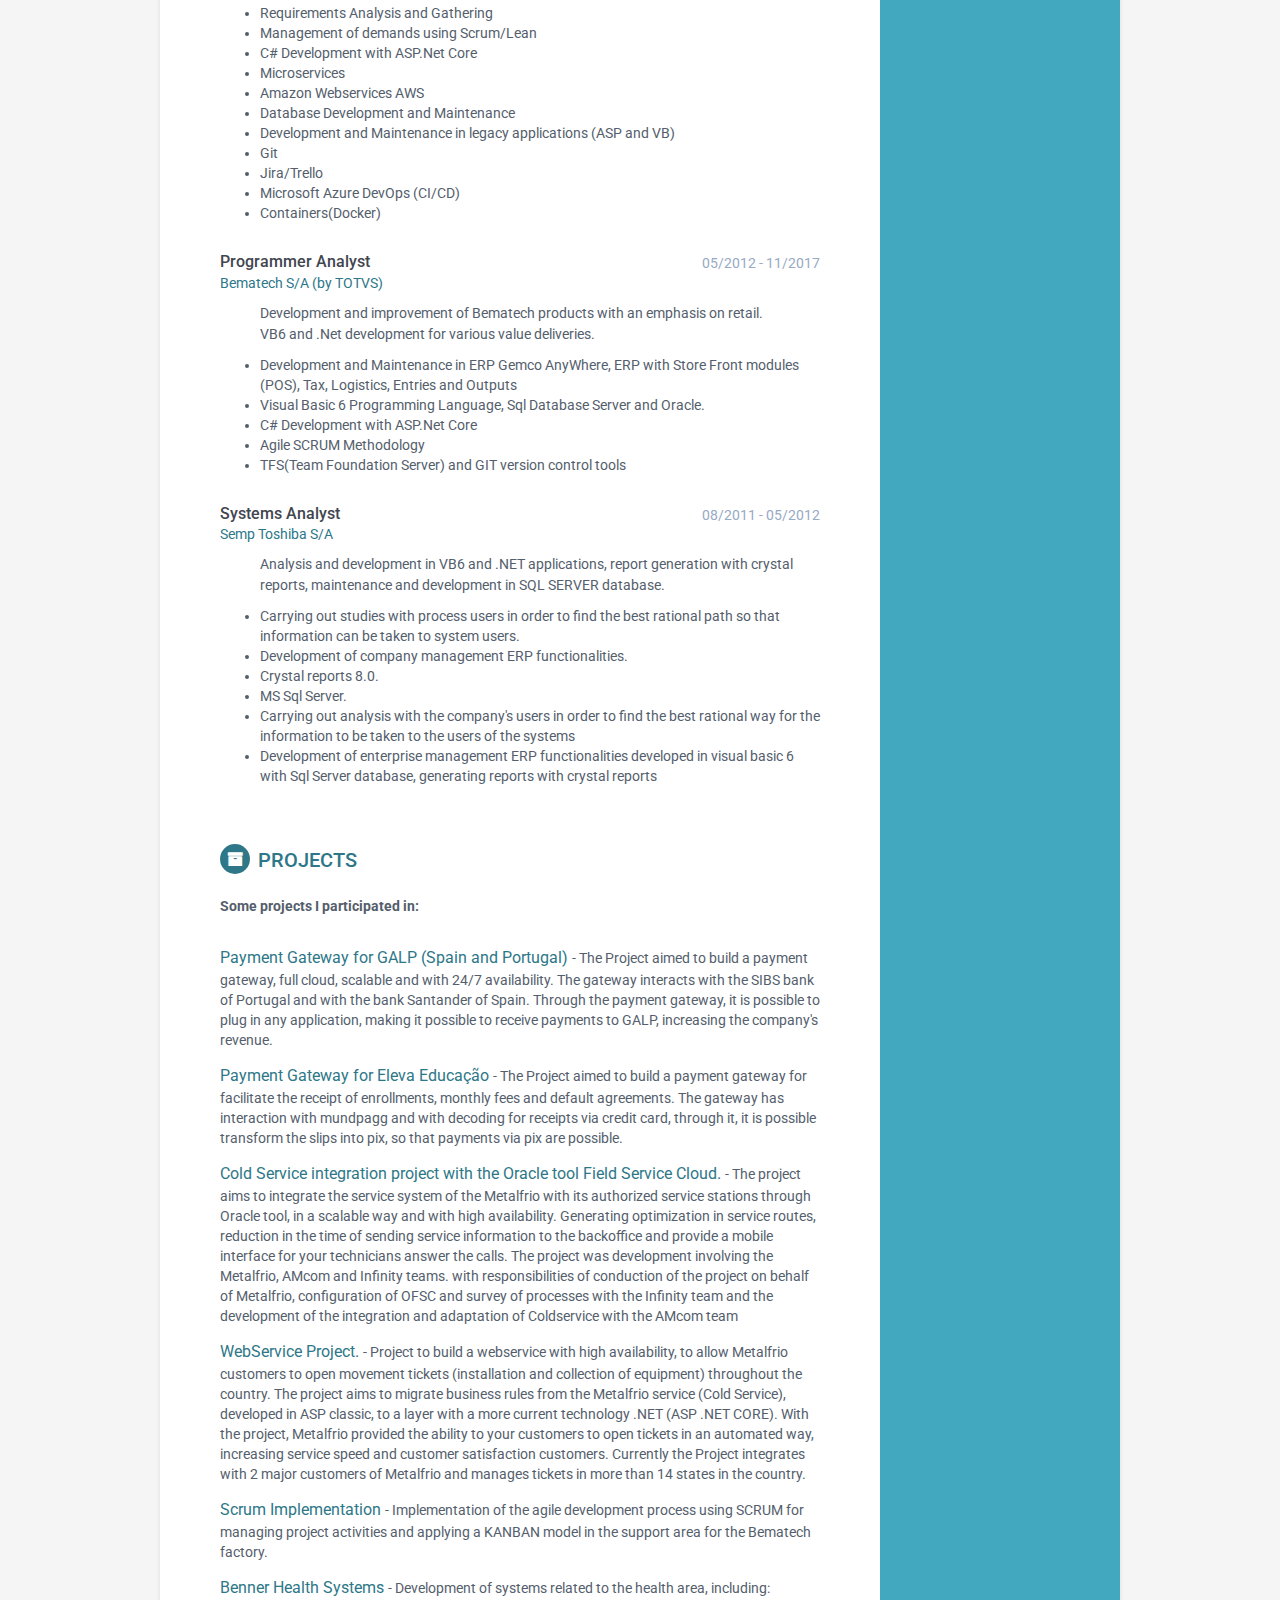
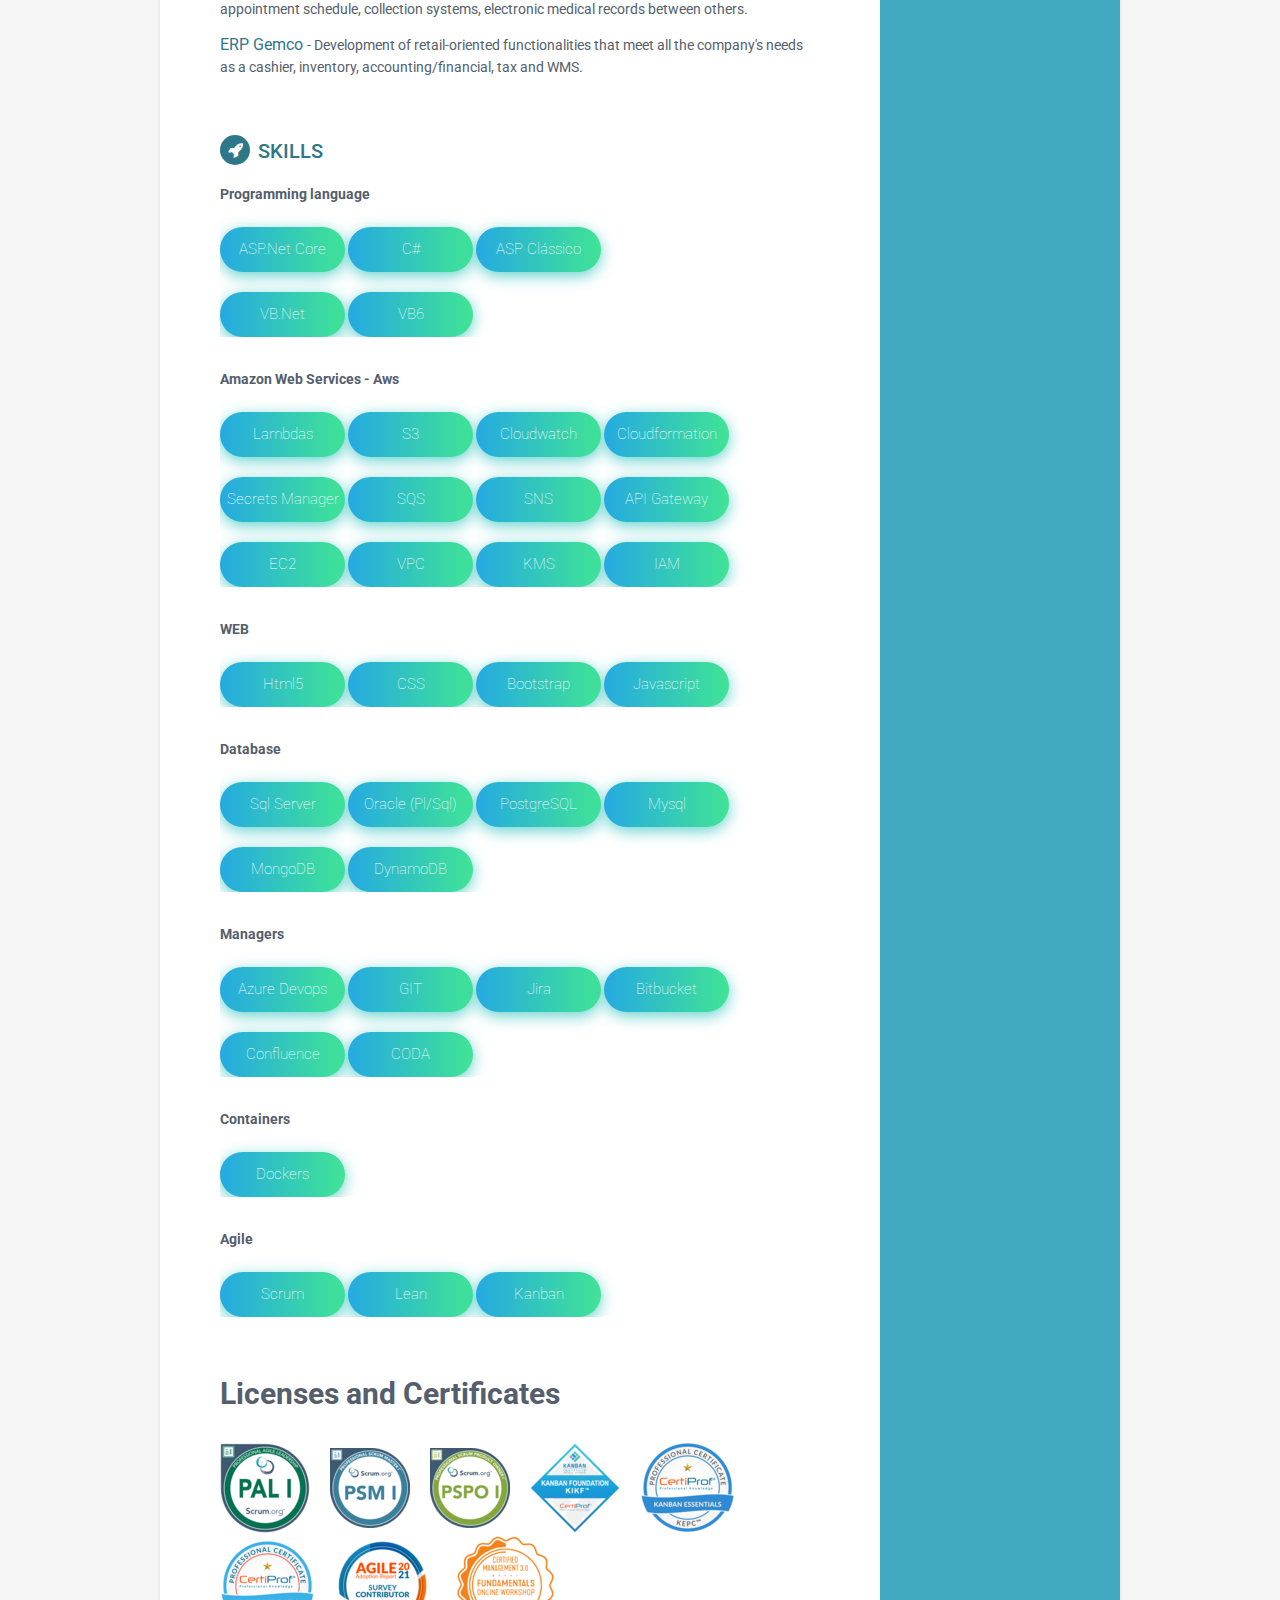
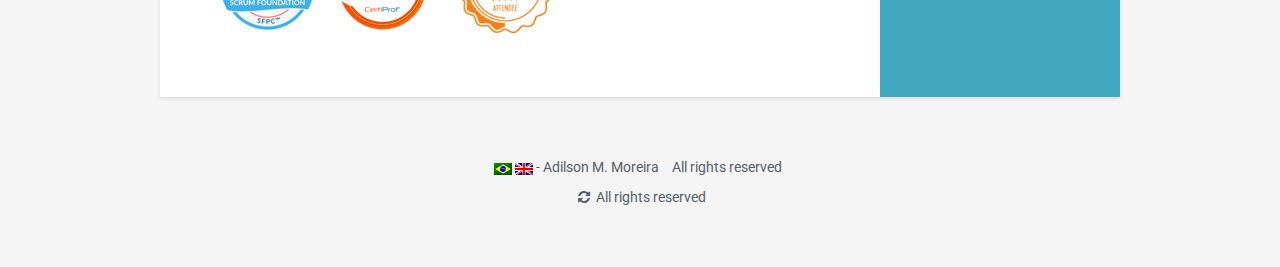
==== commit bf54fdf1: "update CV" ====
--- a/index-en.html
+++ b/index-en.html
@@ -381,7 +381,24 @@
               <p>
                 Analysis and development in VB6 and .NET applications, report generation with crystal reports, maintenance and development in SQL SERVER database.
               </p>
-              
+
+              <li>
+                Carrying out studies with process users in order to find the best rational path so that information can be taken to system users.
+              </li>
+
+              <li>
+                Development of company management ERP functionalities.
+              </li>
+
+              <li>
+                Crystal reports 8.0.
+              </li>
+
+              <li>
+                MS Sql Server.
+              </li>
+
+
               <li>Carrying out analysis with the company's users in order to
                 find the best rational way for the information to
                 be taken to the users of the systems</li>
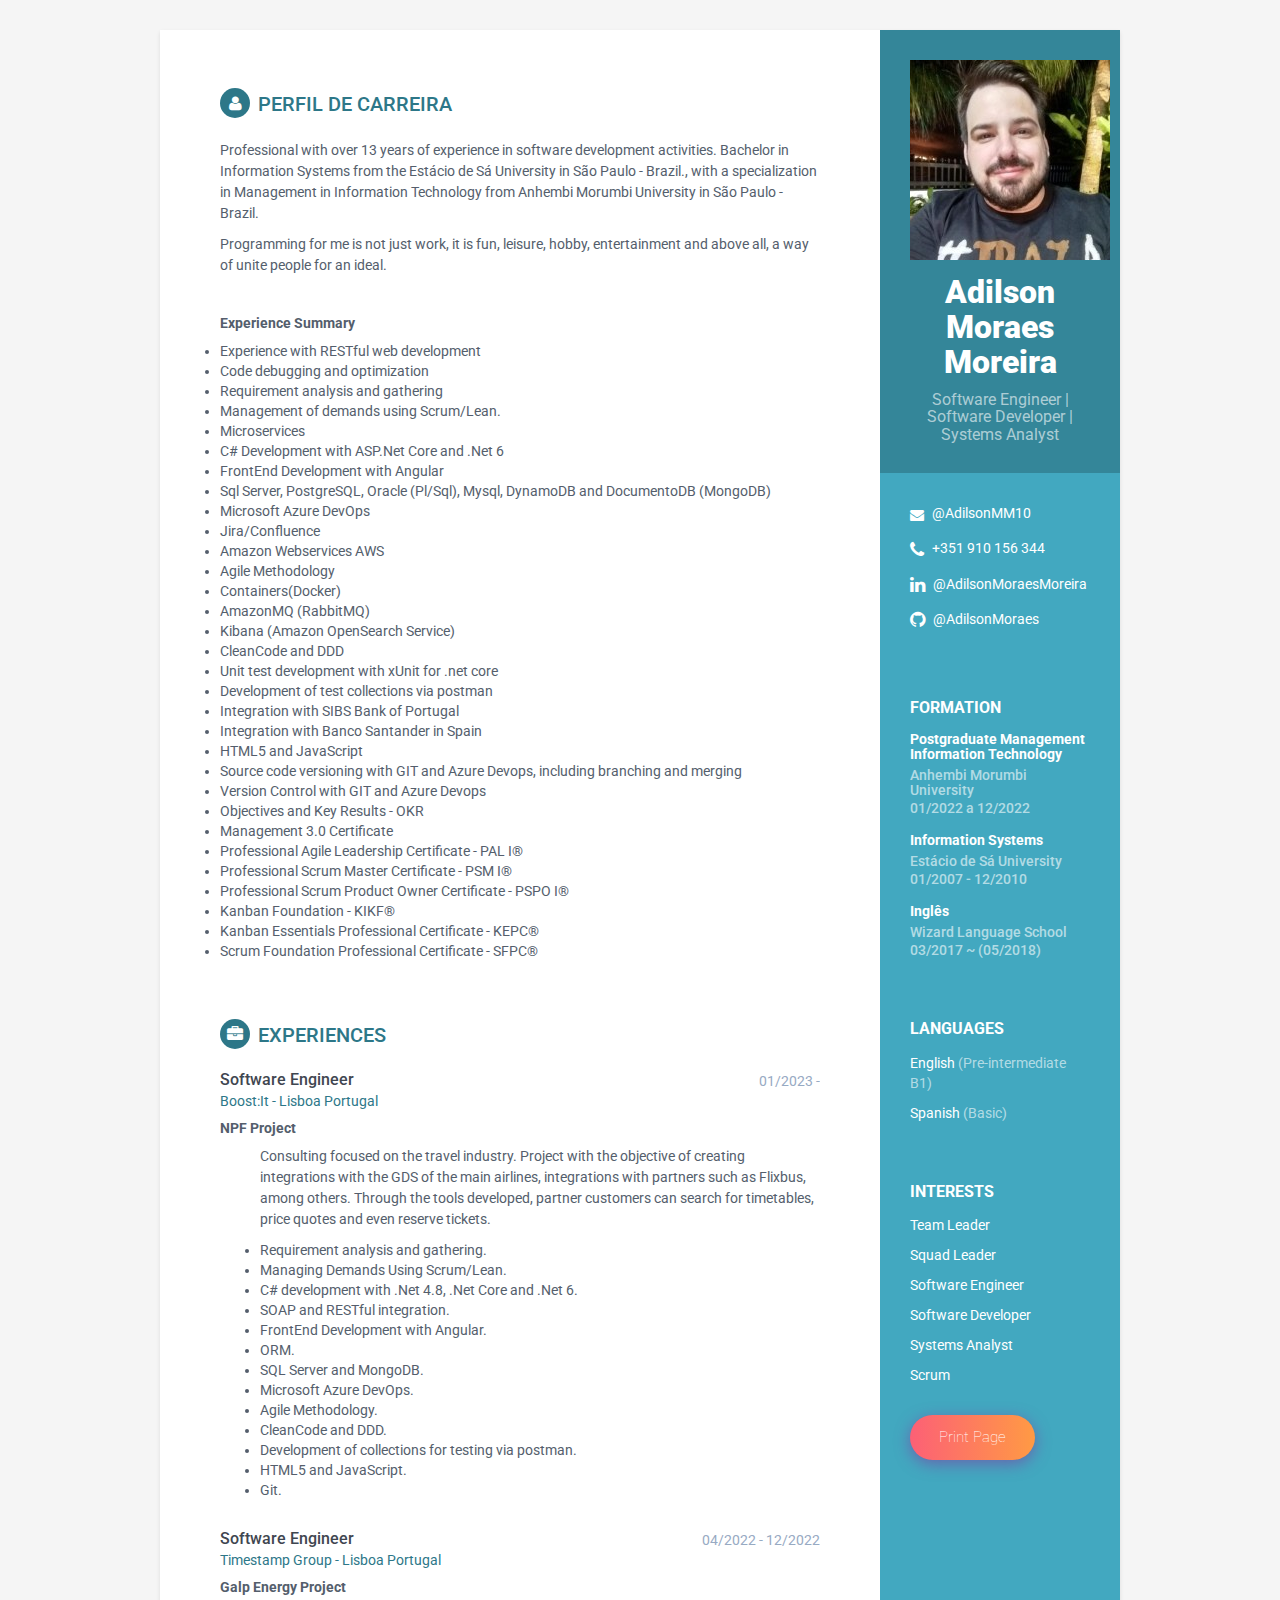
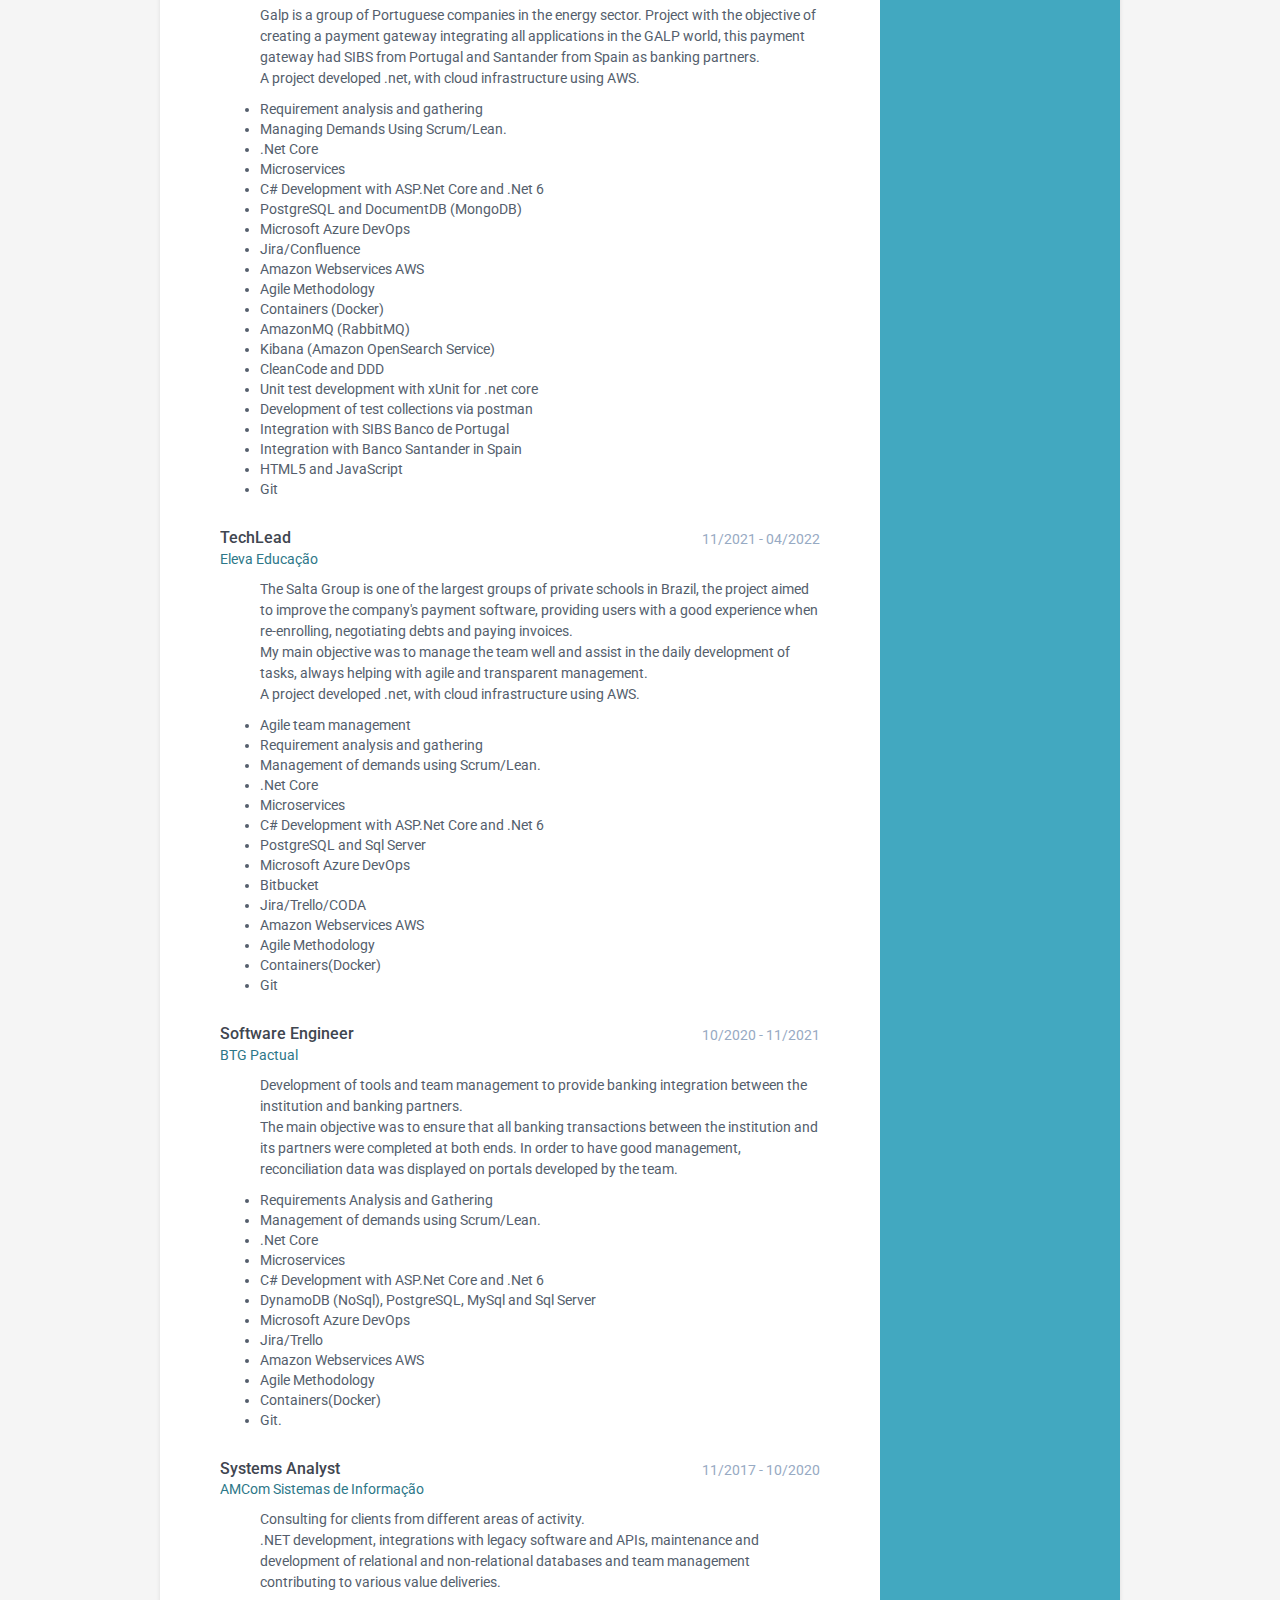
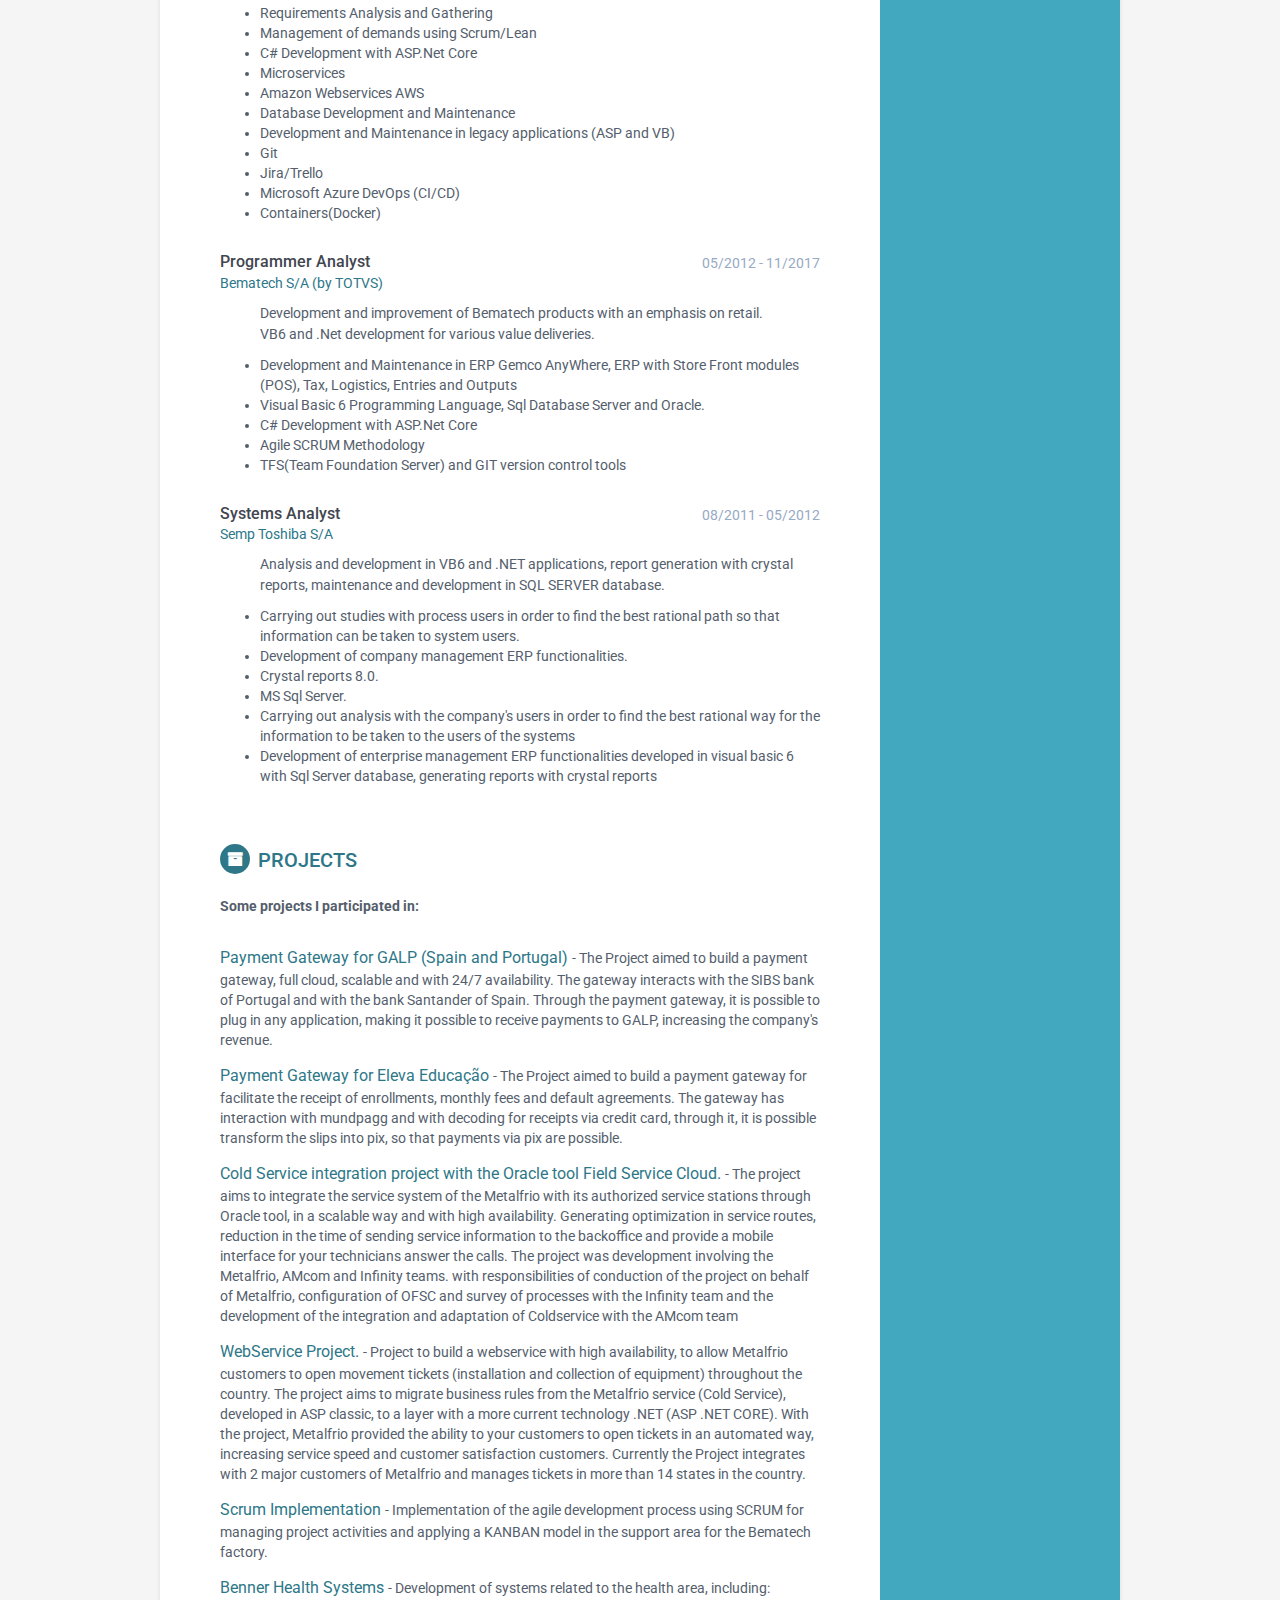
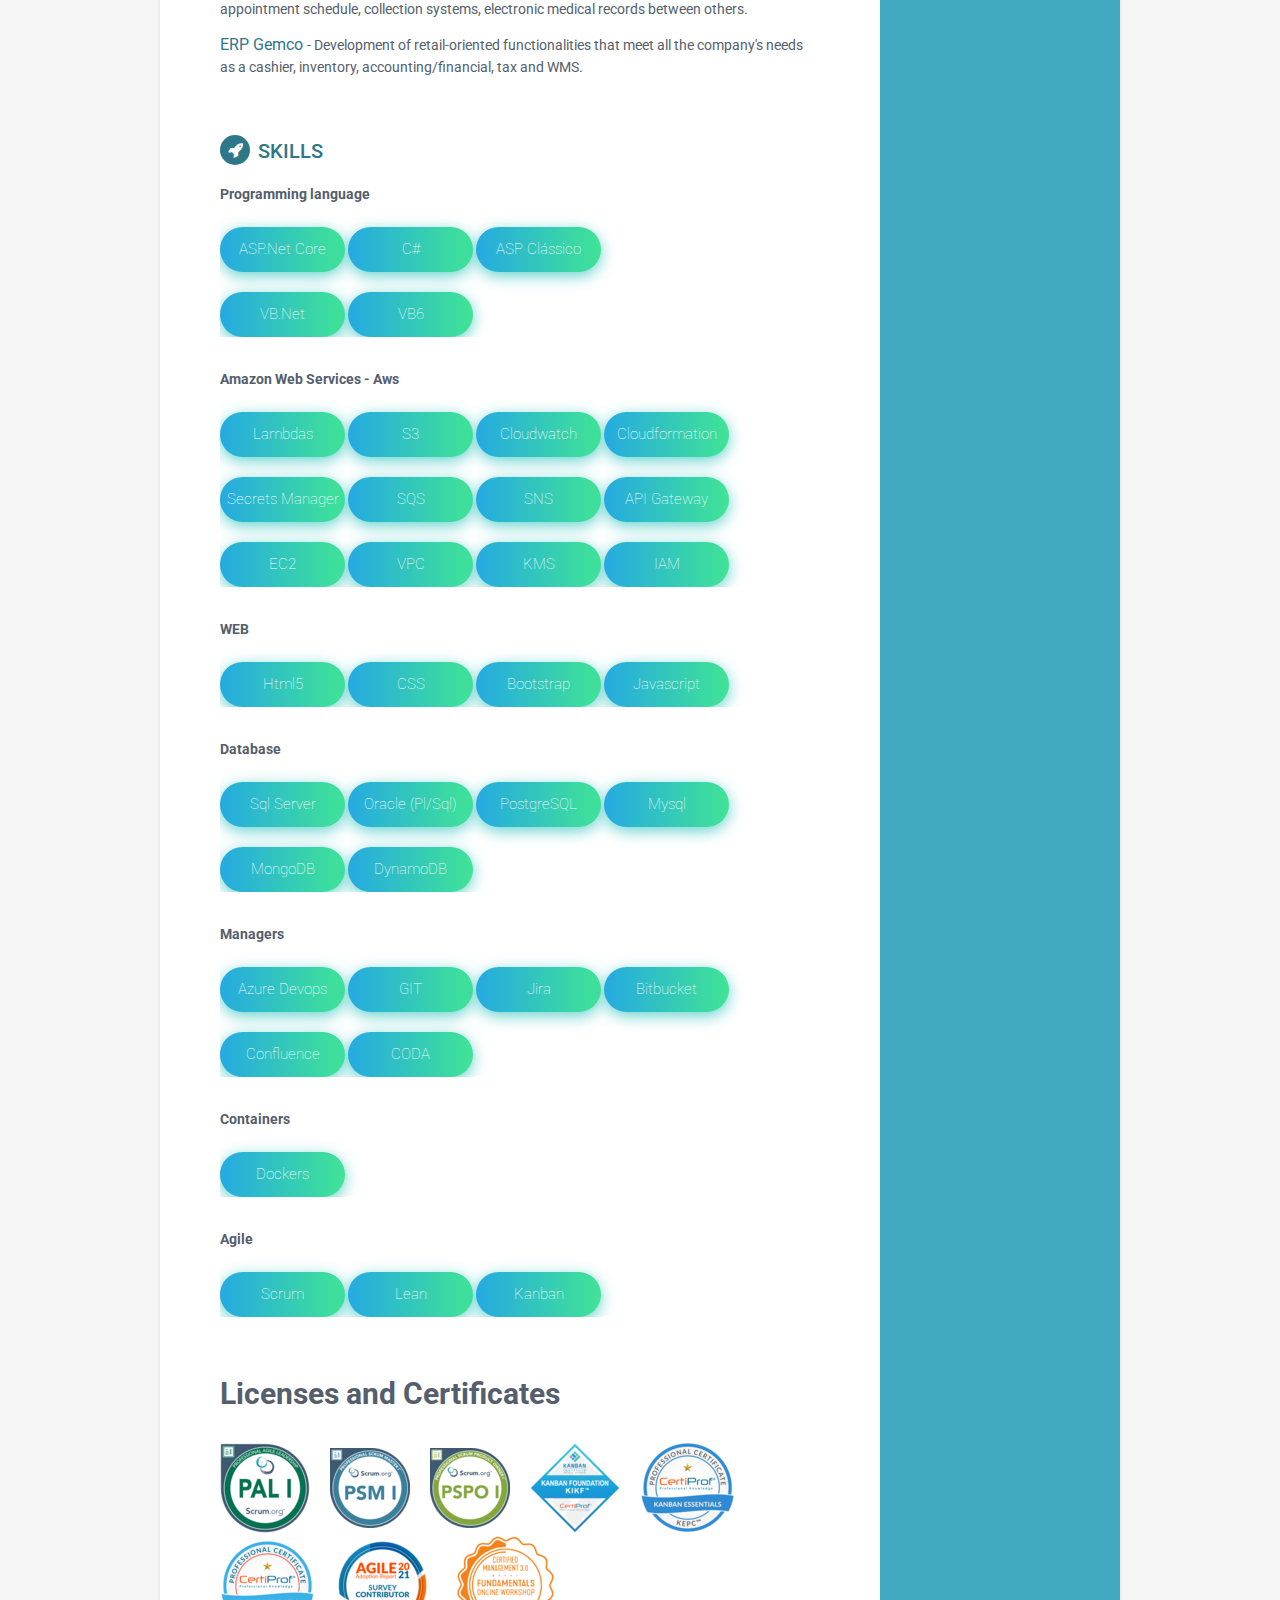
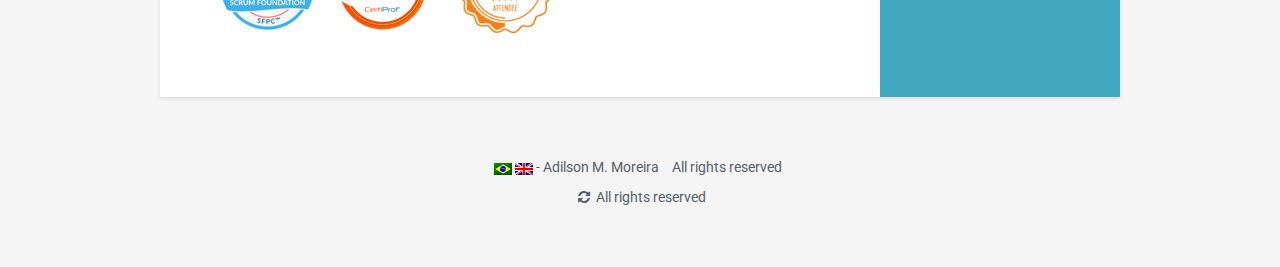
==== commit 4898d008: "update" ====
--- a/index-en.html
+++ b/index-en.html
@@ -81,7 +81,7 @@
         <ul class="list-unstyled interests-list">
           <li>
             English
-            <span class="lang-desc">(Intermediary B1)</span>
+            <span class="lang-desc">(Pre-intermediate B1)</span>
           </li>
           <li>
             Spanish
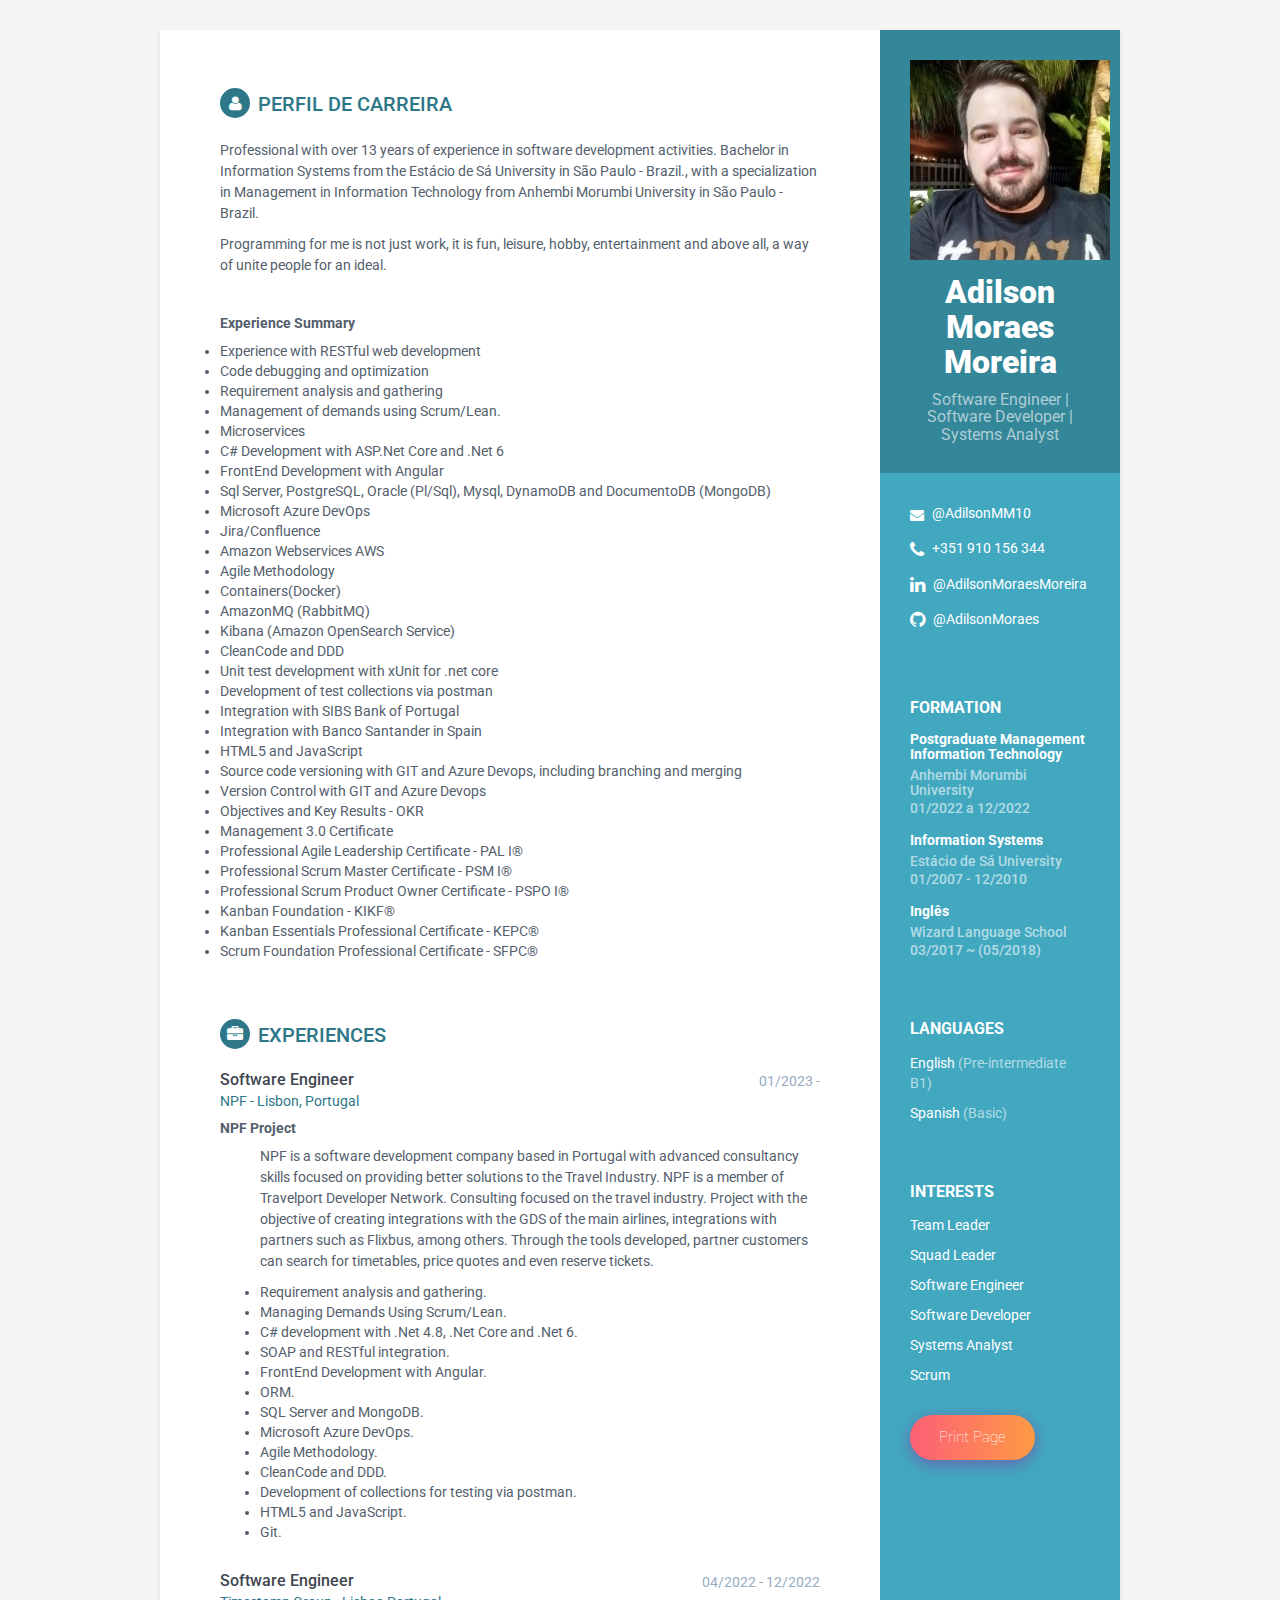
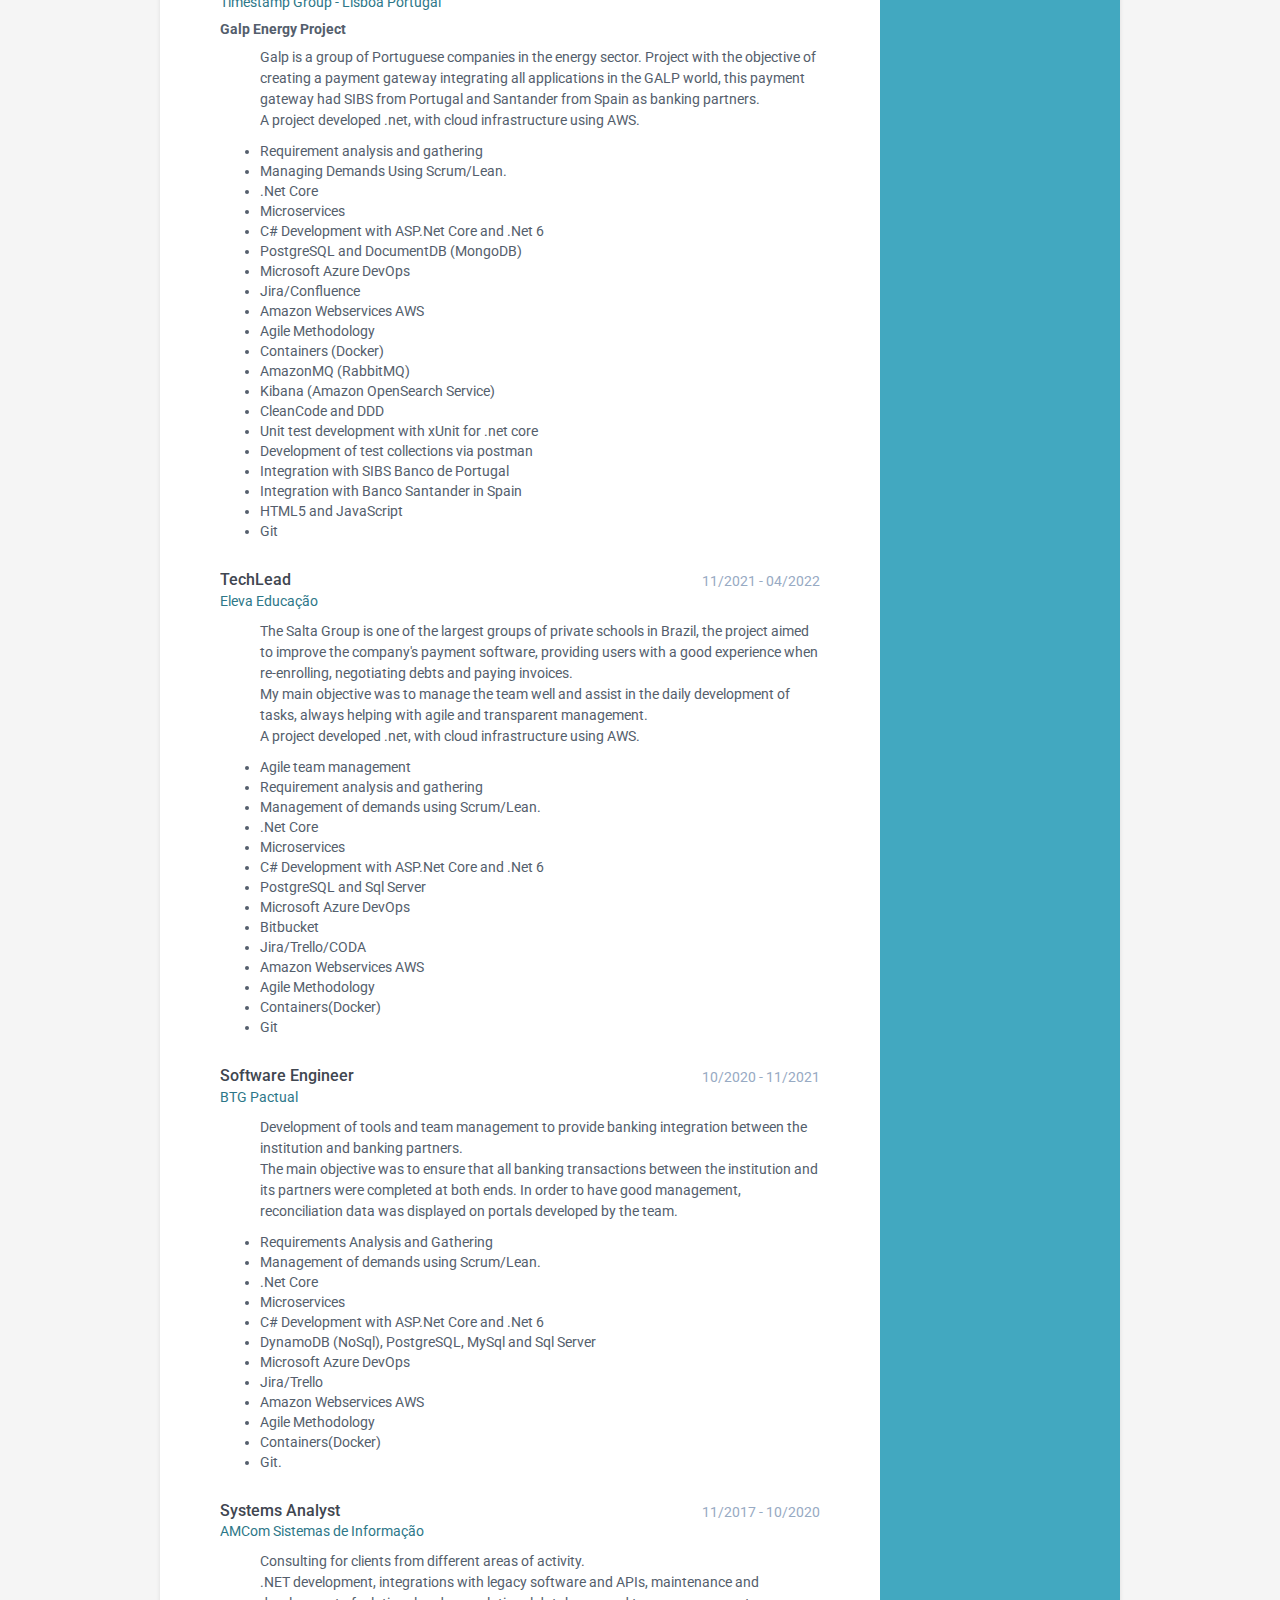
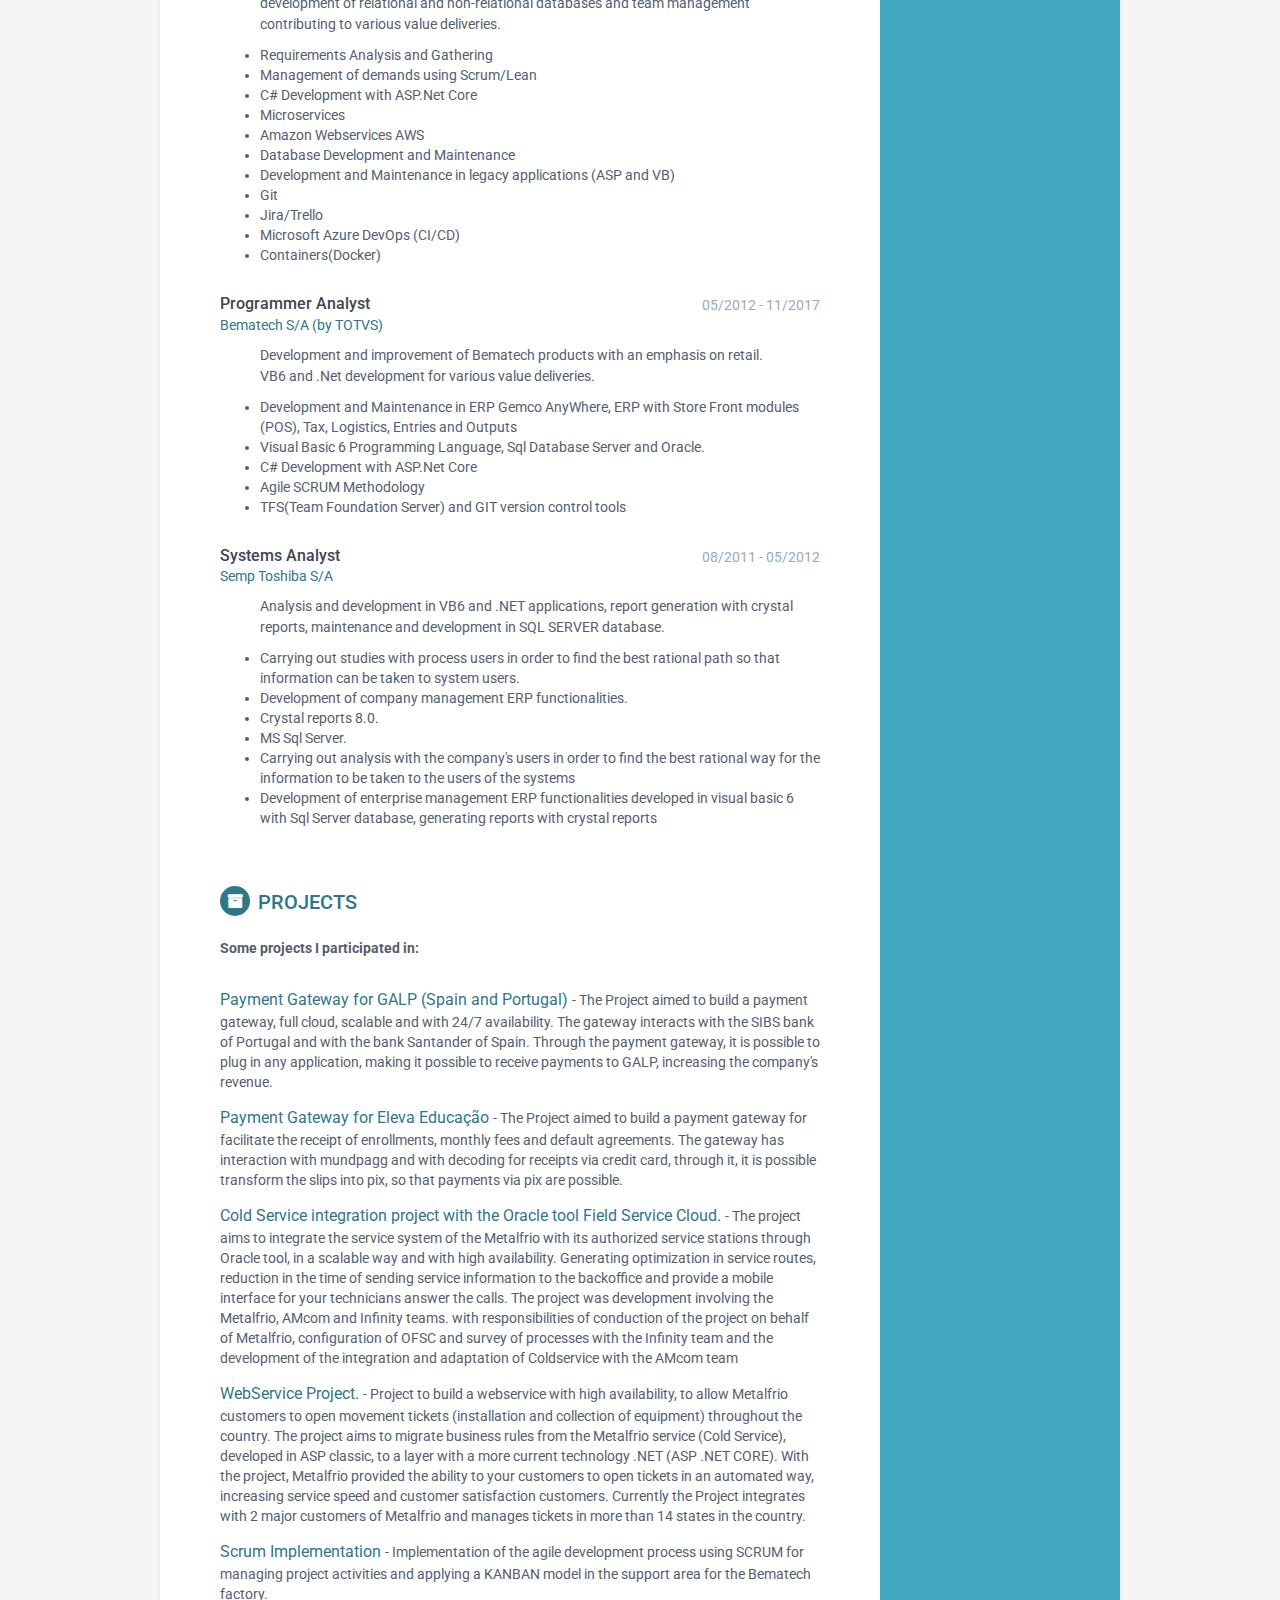
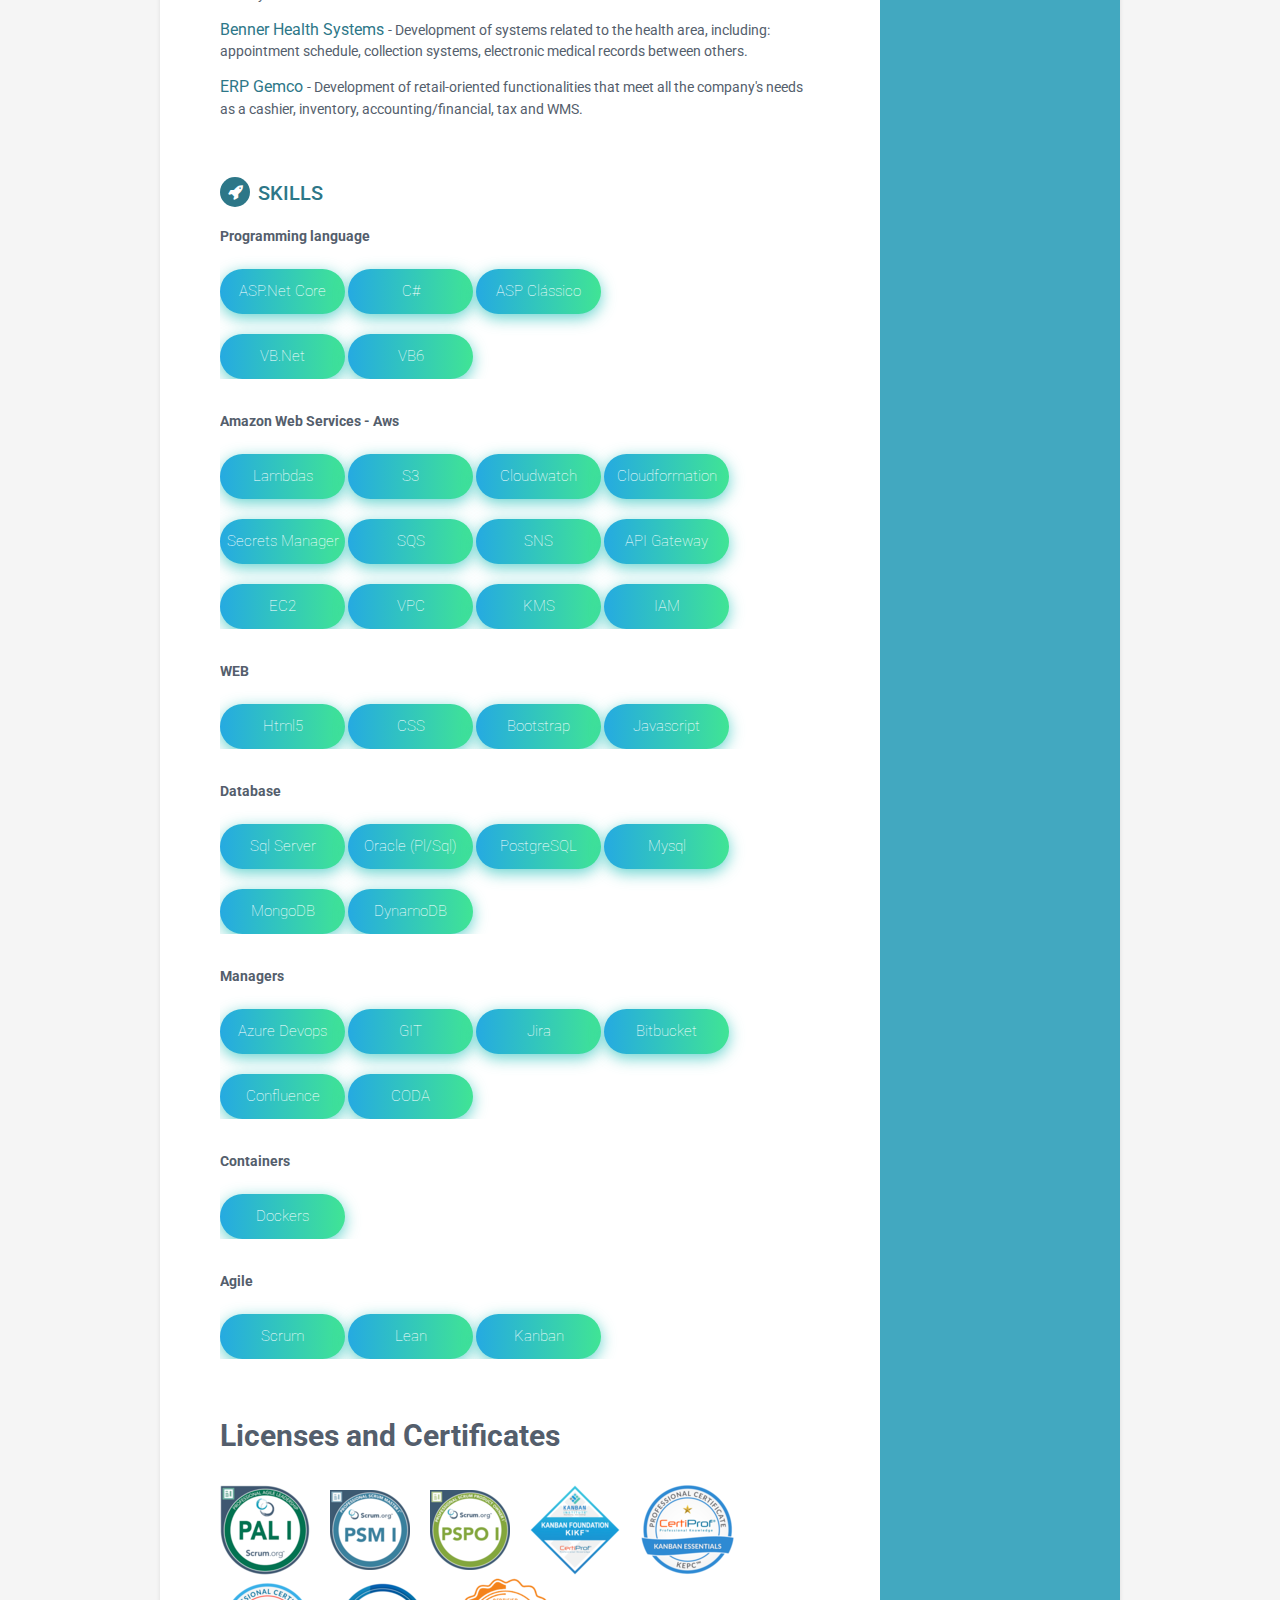
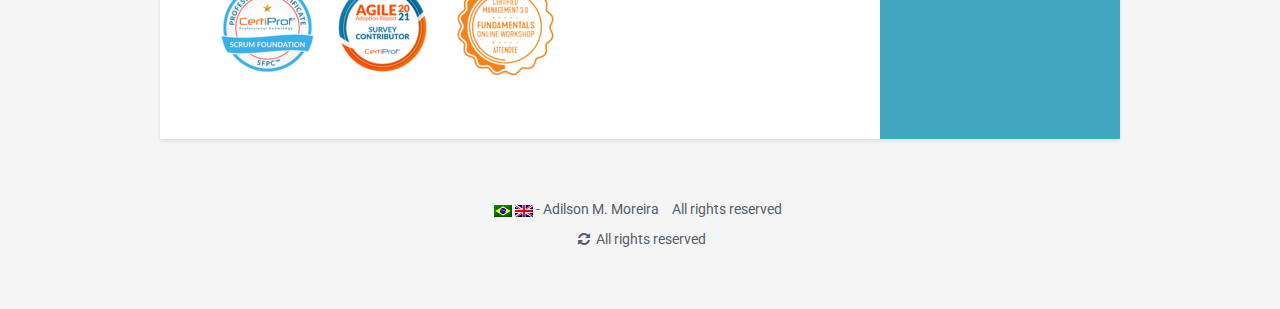
==== commit b1c879cb: "update" ====
--- a/index-en.html
+++ b/index-en.html
@@ -173,13 +173,14 @@
               <h3 class="job-title">Software Engineer</h3>
               <div class="time">01/2023 - </div>
             </div>
-            <div class="company"><a href="https://boost-it.pt/pt/sobre" target="_blank">Boost:It
-                - Lisboa Portugal</a></div>
+            <div class="company"><a href="https://www.npf.com.pt/" target="_blank">NPF
+			- Lisbon, Portugal</a></div>
           </div>
           <div class="details">
             <h5>NPF Project</h5>
             <ul>
               <p>
+			    NPF is a software development company based in Portugal with advanced consultancy skills focused on providing better solutions to the Travel Industry. NPF is a member of Travelport Developer Network.
                 Consulting focused on the travel industry. Project with the objective of creating integrations with the GDS of the main airlines, integrations with partners such as Flixbus, among others. Through the tools developed, partner customers can search for timetables, price quotes and even reserve tickets.
               </p>
               <li>Requirement analysis and gathering.</li>
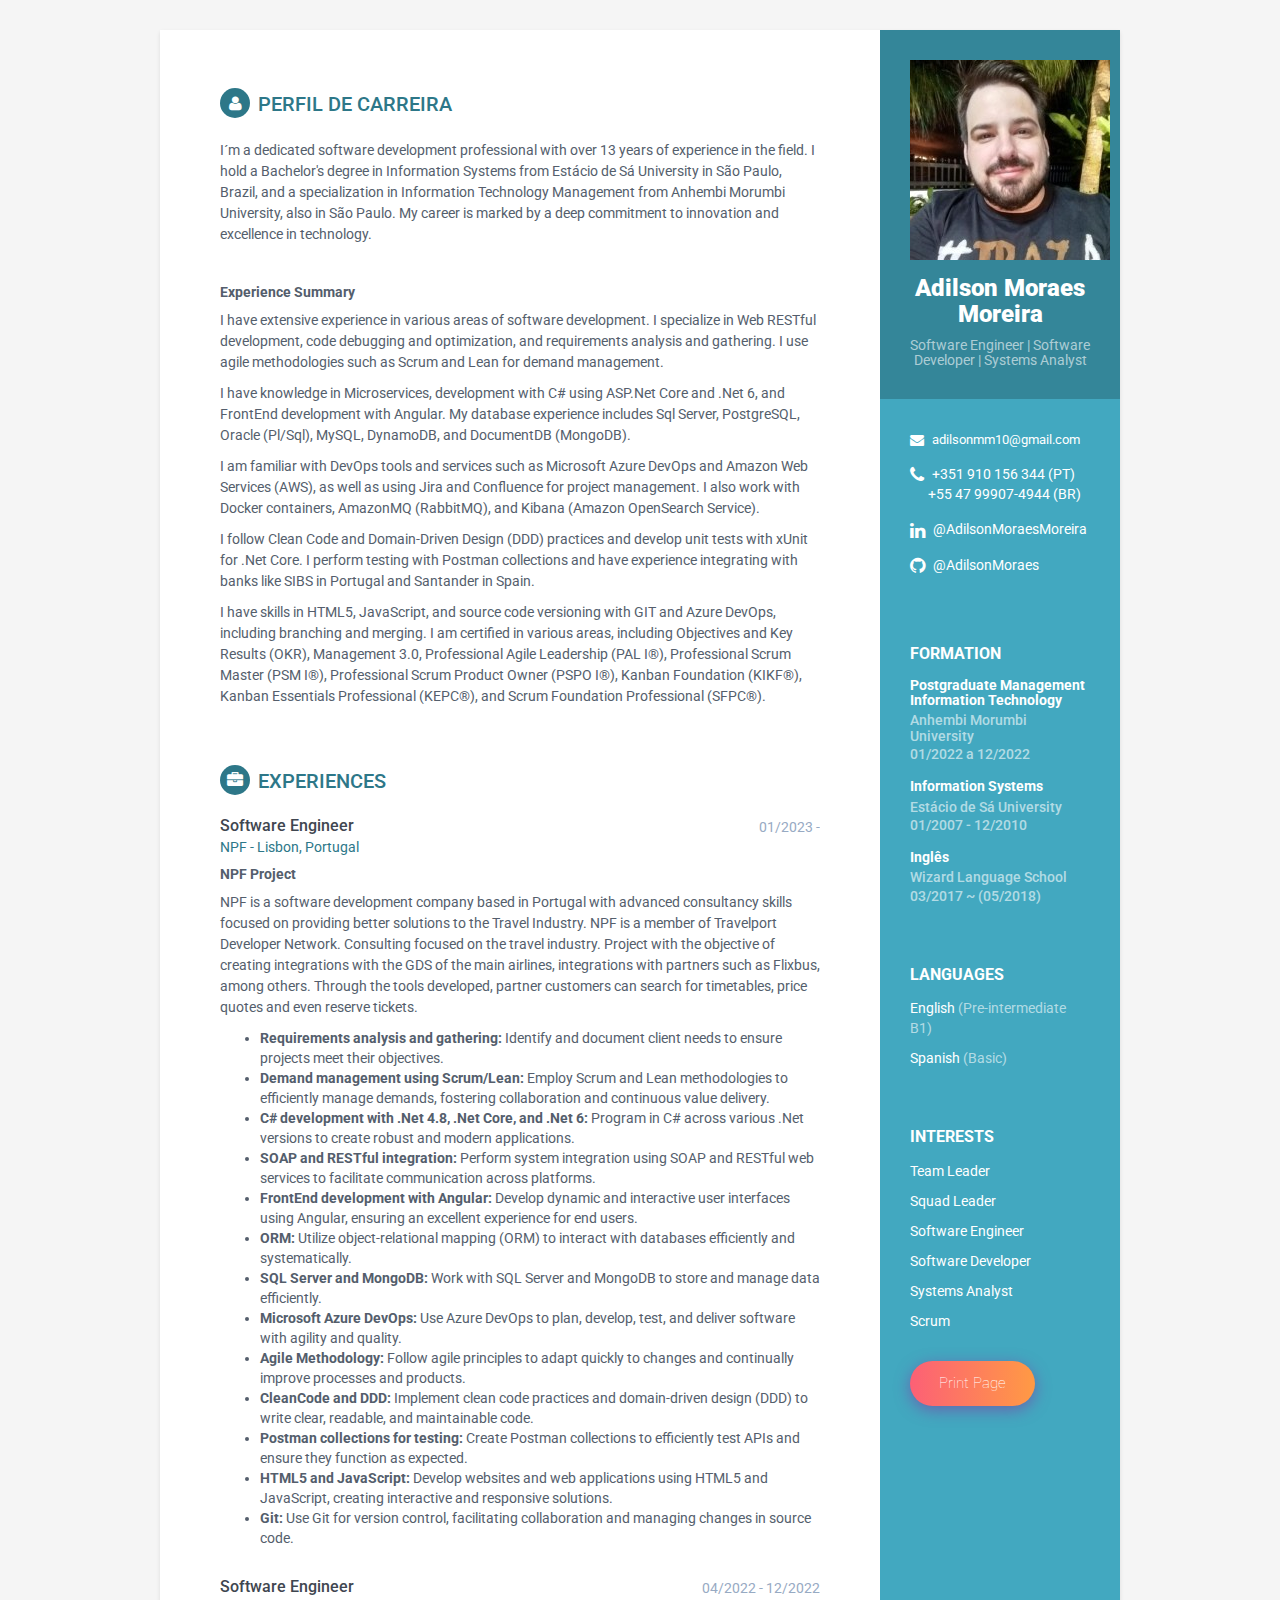
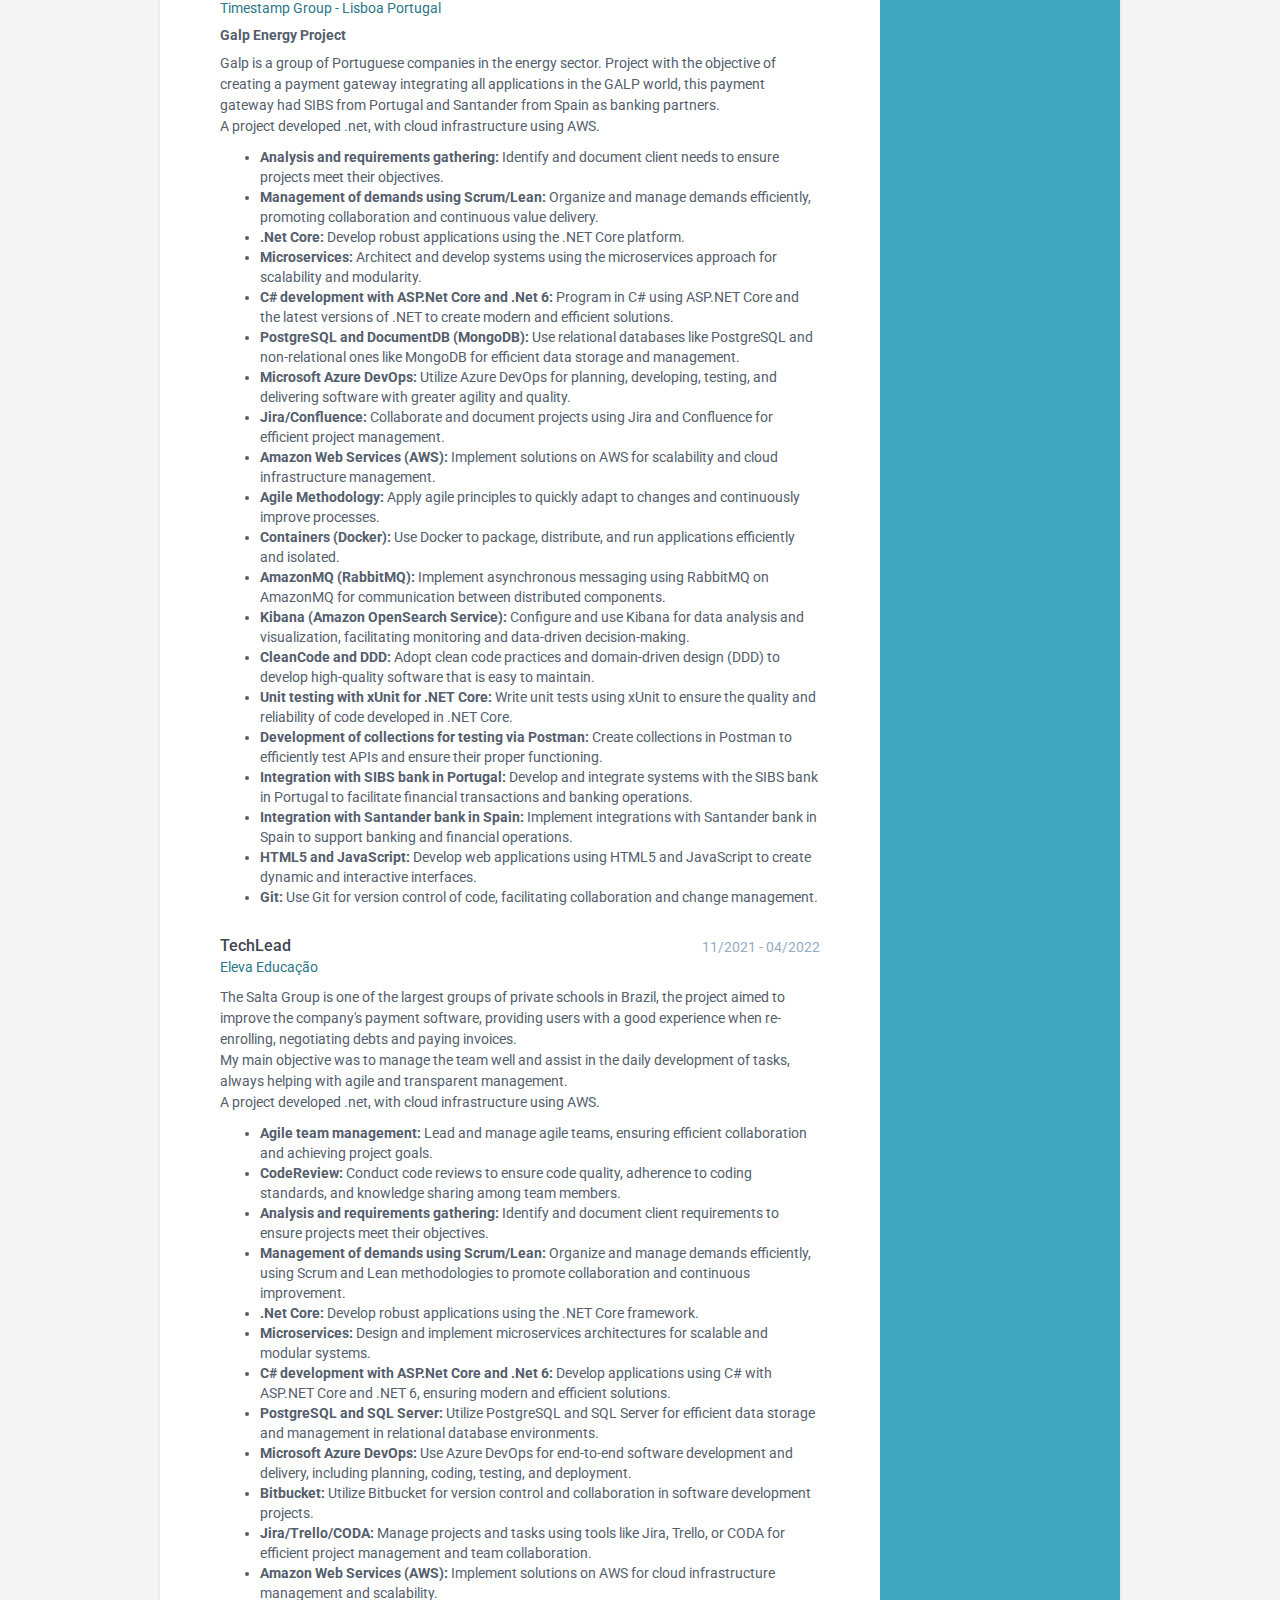
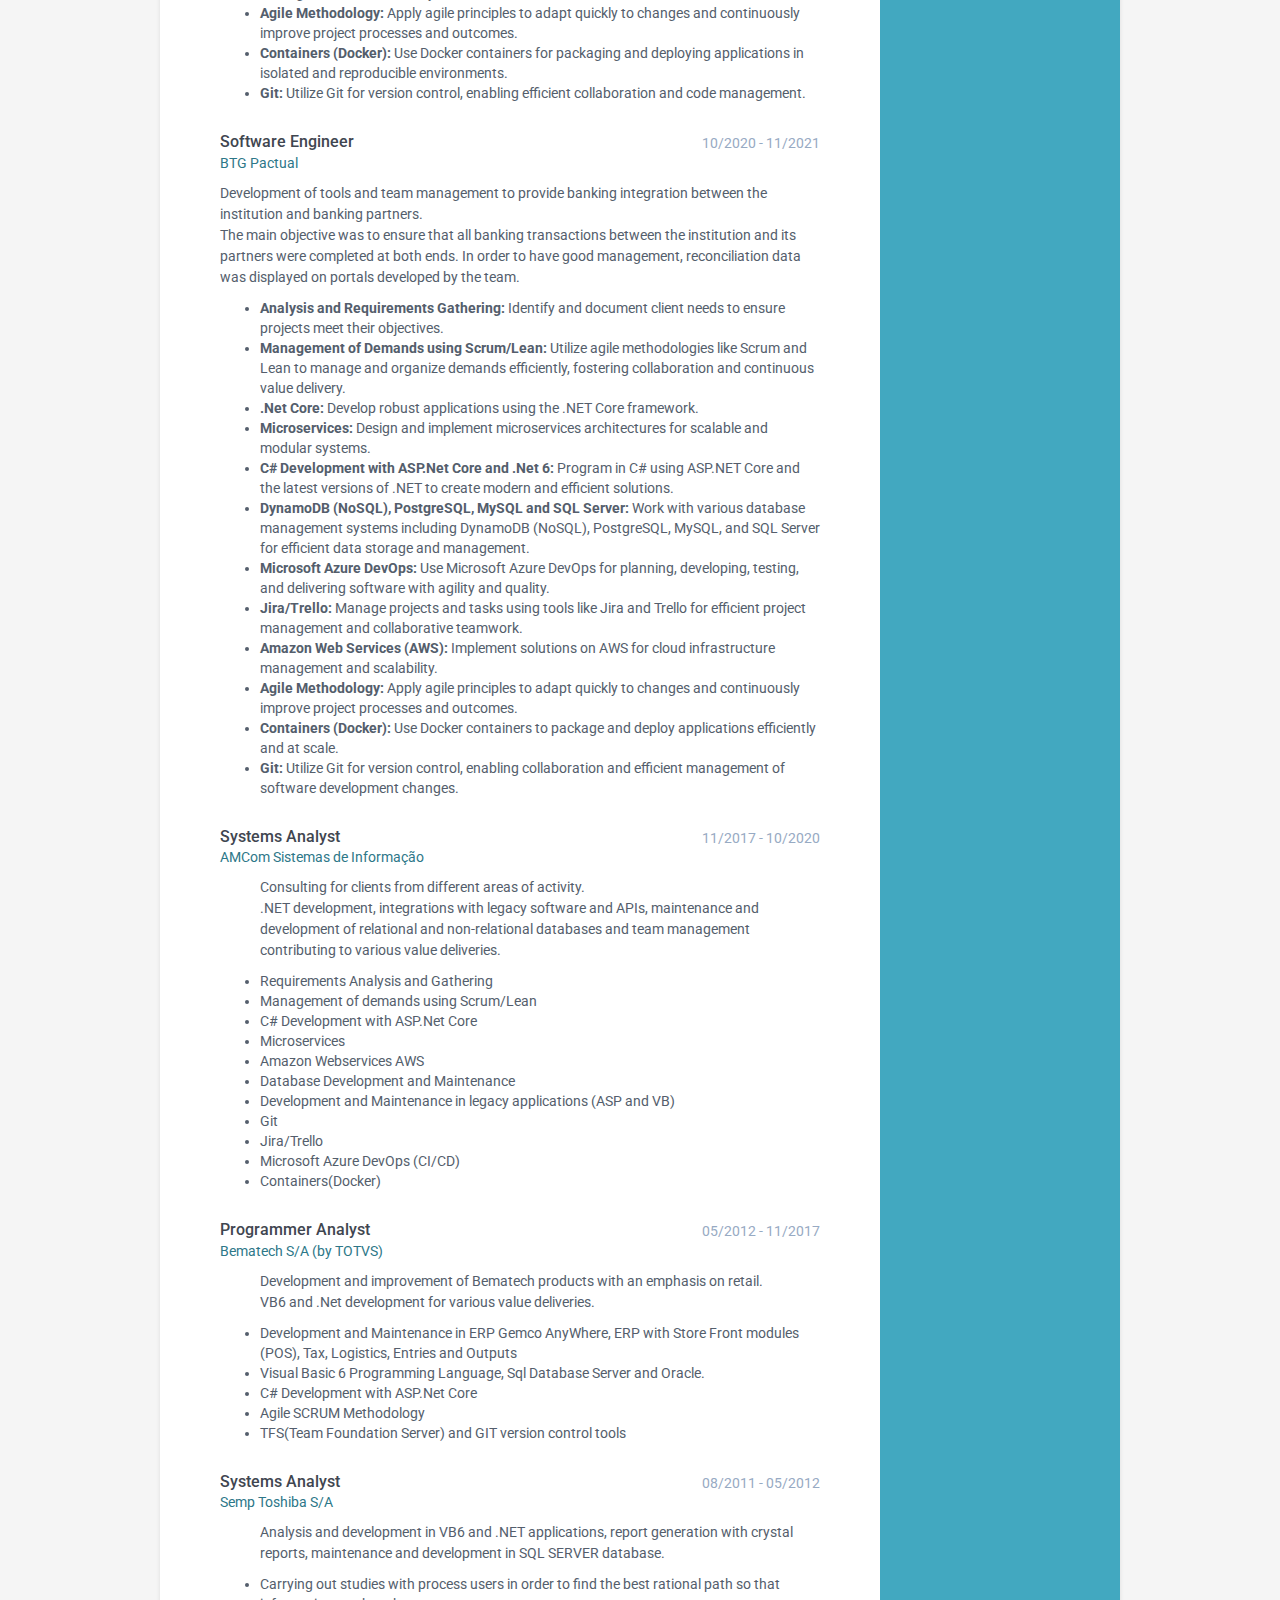
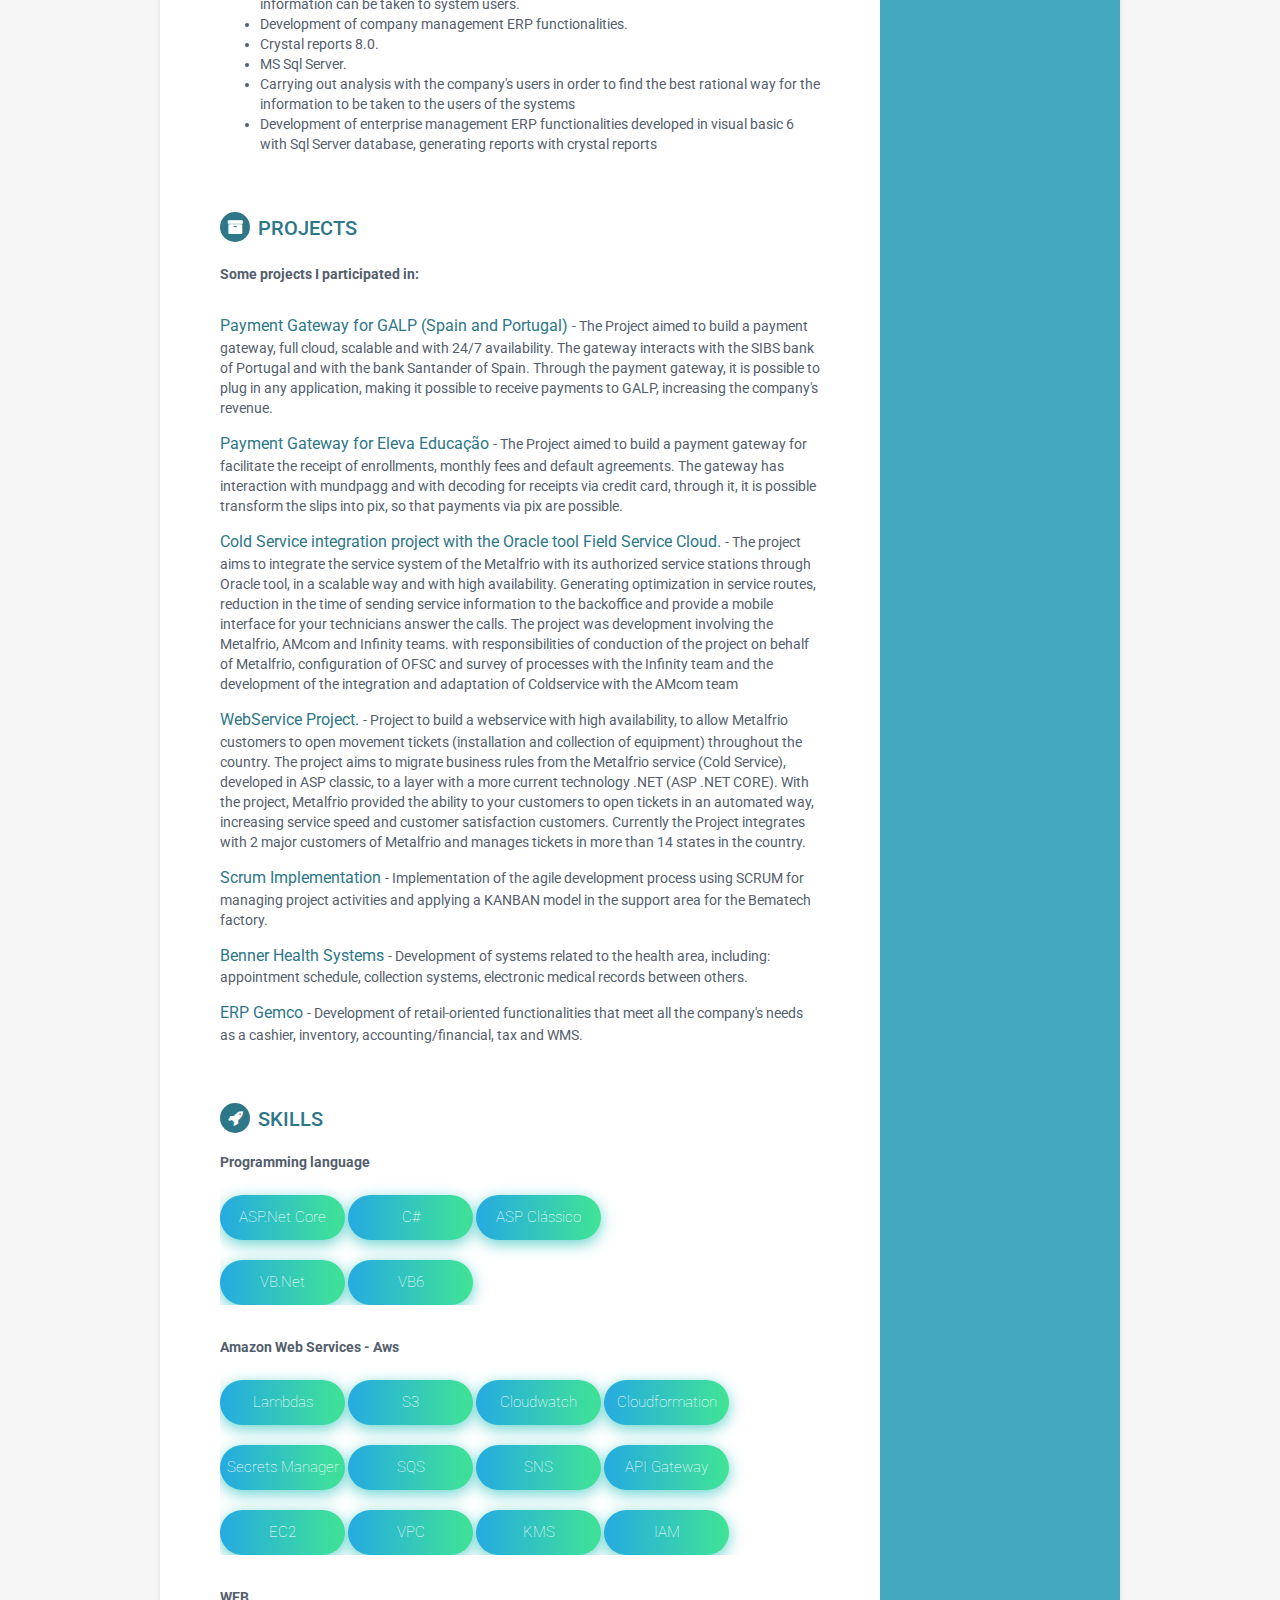
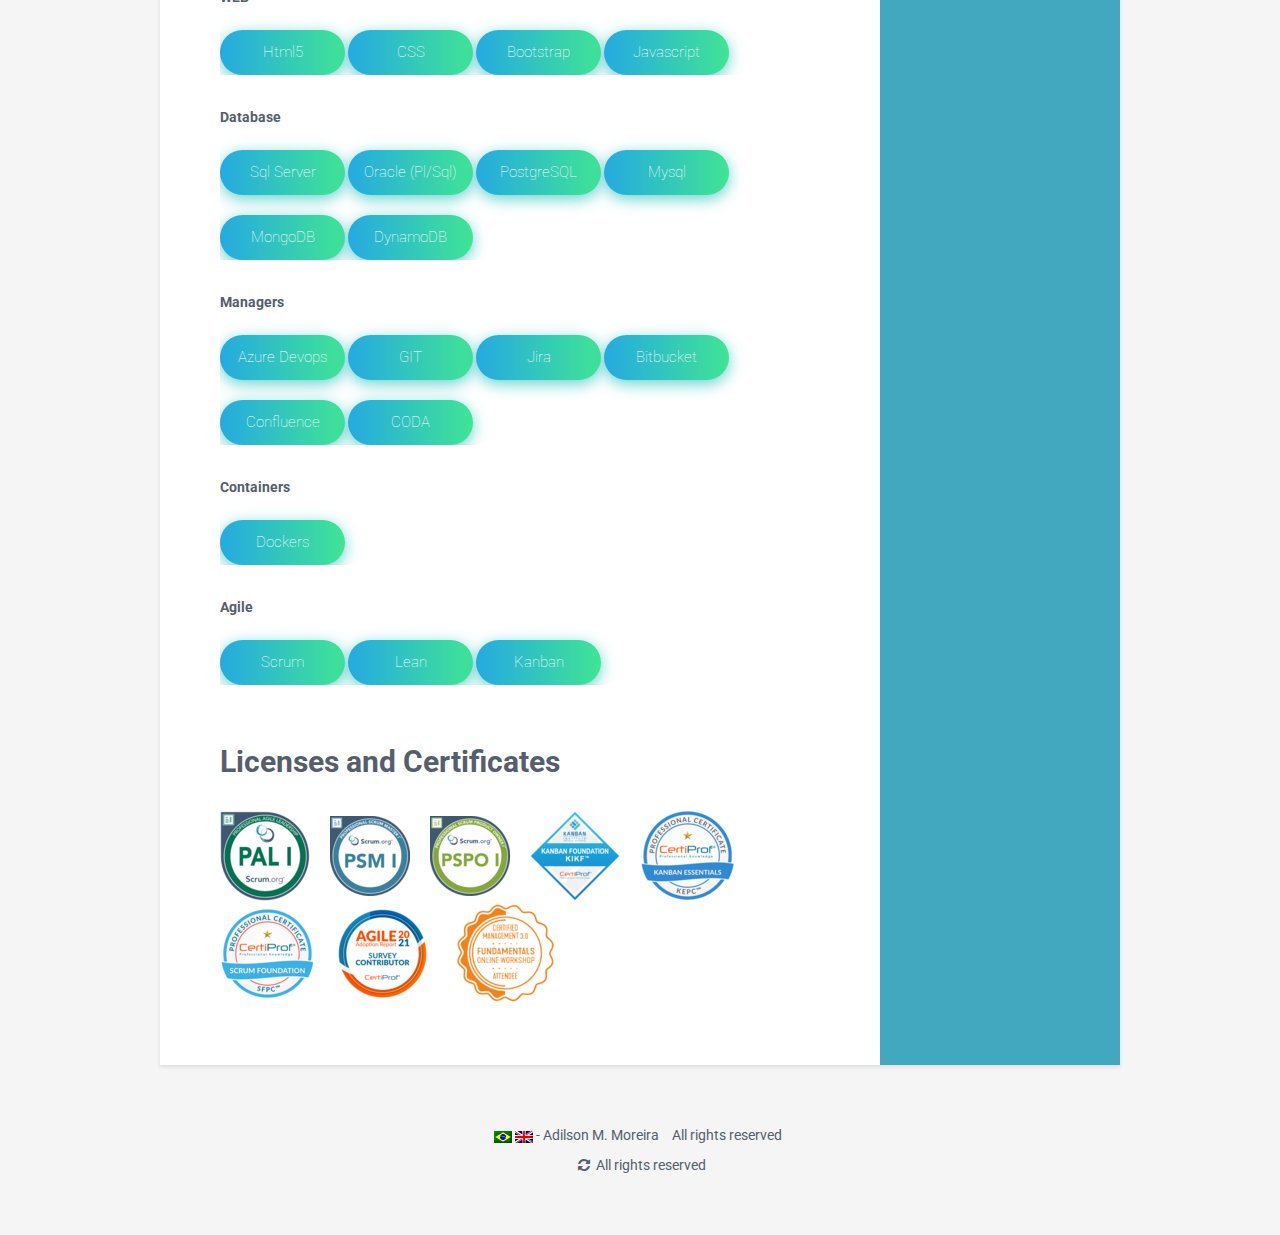
==== commit 02b43467: "fix css" ====
--- a/index-en.html
+++ b/index-en.html
@@ -38,11 +38,13 @@
         <ul class="list-unstyled contact-list">
           <li class="email">
             <i class="fa fa-envelope"></i>
-            <a href="mailto:adilsonmm10@gmail.com">@AdilsonMM10</a>
+            <a style="font-size: 13px;" href="mailto:adilsonmm10@gmail.com">adilsonmm10@gmail.com</a>
           </li>
           <li class="phone">
             <i class="fa fa-phone"></i>
-            <a href="tel:+351 910 156 344">+351 910 156 344</a>
+            <a href="tel:+351 910 156 344">+351 910 156 344 (PT)</a>
+            <br />&nbsp&nbsp&nbsp&nbsp&nbsp
+            <a href="tel:+55 47 99907-4944">+55 47 99907-4944 (BR)</a>
           </li>
           <li class="linkedin">
             <i class="fa fa-linkedin"></i>
@@ -114,51 +116,24 @@
         <div class="summary">
 
           <p>
-            Professional with over 13 years of experience in software development activities. Bachelor
-            in Information Systems from the Estácio de Sá University in São Paulo - Brazil., with a specialization in
-            Management
-            in Information Technology from Anhembi Morumbi University in São Paulo - Brazil.
-          </p>
-          <p>
-            Programming for me is not just work, it is fun, leisure, hobby, entertainment and above all, a way of
-            unite people for an ideal.
+            I´m a dedicated software development professional with over 13 years of experience in the field. 
+            I hold a Bachelor's degree in Information Systems from Estácio de Sá University in São Paulo, Brazil, 
+            and a specialization in Information Technology Management from Anhembi Morumbi University, also in São Paulo. 
+            My career is marked by a deep commitment to innovation and excellence in technology.
           </p>
 
           <br>
           <h5>Experience Summary</h5>
-          <lu>
-            <li>Experience with RESTful web development</li>
-            <li>Code debugging and optimization</li>
-            <li>Requirement analysis and gathering</li>
-            <li>Management of demands using Scrum/Lean.</li>
-            <li>Microservices</li>
-            <li>C# Development with ASP.Net Core and .Net 6</li>
-            <li>FrontEnd Development with Angular</li>
-            <li>Sql Server, PostgreSQL, Oracle (Pl/Sql), Mysql, DynamoDB and DocumentoDB (MongoDB)</li>
-            <li>Microsoft Azure DevOps</li>
-            <li>Jira/Confluence</li>
-            <li>Amazon Webservices AWS</li>
-            <li>Agile Methodology</li>
-            <li>Containers(Docker)</li>
-            <li>AmazonMQ (RabbitMQ)</li>
-            <li>Kibana (Amazon OpenSearch Service)</li>
-            <li>CleanCode and DDD</li>
-            <li>Unit test development with xUnit for .net core</li>
-            <li>Development of test collections via postman</li>
-            <li>Integration with SIBS Bank of Portugal</li>
-            <li>Integration with Banco Santander in Spain</li>
-            <li>HTML5 and JavaScript</li>
-            <li>Source code versioning with GIT and Azure Devops, including branching and merging</li>
-            <li>Version Control with GIT and Azure Devops</li>
-            <li>Objectives and Key Results - OKR</li>
-            <li>Management 3.0 Certificate</li>
-            <li>Professional Agile Leadership Certificate - PAL I®</li>
-            <li>Professional Scrum Master Certificate - PSM I®</li>
-            <li>Professional Scrum Product Owner Certificate - PSPO I®</li>
-            <li>Kanban Foundation - KIKF®</li>
-            <li>Kanban Essentials Professional Certificate - KEPC®</li>
-            <li>Scrum Foundation Professional Certificate - SFPC®</li>
-          </lu>
+          <p>I have extensive experience in various areas of software development. I specialize in Web RESTful development, code debugging and optimization, and requirements analysis and gathering. I use agile methodologies such as Scrum and Lean for demand management.</p>
+
+          <p>I have knowledge in Microservices, development with C# using ASP.Net Core and .Net 6, and FrontEnd development with Angular. My database experience includes Sql Server, PostgreSQL, Oracle (Pl/Sql), MySQL, DynamoDB, and DocumentDB (MongoDB).</p>
+      
+          <p>I am familiar with DevOps tools and services such as Microsoft Azure DevOps and Amazon Web Services (AWS), as well as using Jira and Confluence for project management. I also work with Docker containers, AmazonMQ (RabbitMQ), and Kibana (Amazon OpenSearch Service).</p>
+      
+          <p>I follow Clean Code and Domain-Driven Design (DDD) practices and develop unit tests with xUnit for .Net Core. I perform testing with Postman collections and have experience integrating with banks like SIBS in Portugal and Santander in Spain.</p>
+      
+          <p>I have skills in HTML5, JavaScript, and source code versioning with GIT and Azure DevOps, including branching and merging. I am certified in various areas, including Objectives and Key Results (OKR), Management 3.0, Professional Agile Leadership (PAL I®), Professional Scrum Master (PSM I®), Professional Scrum Product Owner (PSPO I®), Kanban Foundation (KIKF®), Kanban Essentials Professional (KEPC®), and Scrum Foundation Professional (SFPC®).</p>
+      
         </div>
       </section>
 
@@ -174,28 +149,28 @@
               <div class="time">01/2023 - </div>
             </div>
             <div class="company"><a href="https://www.npf.com.pt/" target="_blank">NPF
-			- Lisbon, Portugal</a></div>
+			          - Lisbon, Portugal</a></div>
           </div>
           <div class="details">
             <h5>NPF Project</h5>
+            <p>
+              NPF is a software development company based in Portugal with advanced consultancy skills focused on providing better solutions to the Travel Industry. NPF is a member of Travelport Developer Network.
+              Consulting focused on the travel industry. Project with the objective of creating integrations with the GDS of the main airlines, integrations with partners such as Flixbus, among others. Through the tools developed, partner customers can search for timetables, price quotes and even reserve tickets.
+            </p>
             <ul>
-              <p>
-			    NPF is a software development company based in Portugal with advanced consultancy skills focused on providing better solutions to the Travel Industry. NPF is a member of Travelport Developer Network.
-                Consulting focused on the travel industry. Project with the objective of creating integrations with the GDS of the main airlines, integrations with partners such as Flixbus, among others. Through the tools developed, partner customers can search for timetables, price quotes and even reserve tickets.
-              </p>
-              <li>Requirement analysis and gathering.</li>
-              <li>Managing Demands Using Scrum/Lean.</li>
-              <li>C# development with .Net 4.8, .Net Core and .Net 6.</li>
-              <li>SOAP and RESTful integration.</li>
-              <li>FrontEnd Development with Angular.</li>
-              <li>ORM.</li>
-              <li>SQL Server and MongoDB.</li>
-              <li>Microsoft Azure DevOps.</li>
-              <li>Agile Methodology.</li>
-              <li>CleanCode and DDD.</li>
-              <li>Development of collections for testing via postman.</li>
-              <li>HTML5 and JavaScript.</li>
-              <li>Git.</li>
+              <li><strong>Requirements analysis and gathering:</strong> Identify and document client needs to ensure projects meet their objectives.</li>
+              <li><strong>Demand management using Scrum/Lean:</strong> Employ Scrum and Lean methodologies to efficiently manage demands, fostering collaboration and continuous value delivery.</li>
+              <li><strong>C# development with .Net 4.8, .Net Core, and .Net 6:</strong> Program in C# across various .Net versions to create robust and modern applications.</li>
+              <li><strong>SOAP and RESTful integration:</strong> Perform system integration using SOAP and RESTful web services to facilitate communication across platforms.</li>
+              <li><strong>FrontEnd development with Angular:</strong> Develop dynamic and interactive user interfaces using Angular, ensuring an excellent experience for end users.</li>
+              <li><strong>ORM:</strong> Utilize object-relational mapping (ORM) to interact with databases efficiently and systematically.</li>
+              <li><strong>SQL Server and MongoDB:</strong> Work with SQL Server and MongoDB to store and manage data efficiently.</li>
+              <li><strong>Microsoft Azure DevOps:</strong> Use Azure DevOps to plan, develop, test, and deliver software with agility and quality.</li>
+              <li><strong>Agile Methodology:</strong> Follow agile principles to adapt quickly to changes and continually improve processes and products.</li>
+              <li><strong>CleanCode and DDD:</strong> Implement clean code practices and domain-driven design (DDD) to write clear, readable, and maintainable code.</li>
+              <li><strong>Postman collections for testing:</strong> Create Postman collections to efficiently test APIs and ensure they function as expected.</li>
+              <li><strong>HTML5 and JavaScript:</strong> Develop websites and web applications using HTML5 and JavaScript, creating interactive and responsive solutions.</li>
+              <li><strong>Git:</strong> Use Git for version control, facilitating collaboration and managing changes in source code.</li>
             </ul>
           </div>
         </div>
@@ -210,31 +185,32 @@
           </div>
           <div class="details">
             <h5>Galp Energy Project</h5>
+            <p>
+              Galp is a group of Portuguese companies in the energy sector. Project with the objective of creating a payment gateway integrating all applications in the GALP world, this payment gateway had SIBS from Portugal and Santander from Spain as banking partners. </br>
+              A project developed .net, with cloud infrastructure using AWS.
+            </p>
+
             <ul>
-              <p>
-                Galp is a group of Portuguese companies in the energy sector. Project with the objective of creating a payment gateway integrating all applications in the GALP world, this payment gateway had SIBS from Portugal and Santander from Spain as banking partners. </br>
-                A project developed .net, with cloud infrastructure using AWS.
-              </p>
-              <li>Requirement analysis and gathering</li>
-              <li>Managing Demands Using Scrum/Lean.</li>
-              <li>.Net Core</li>
-              <li>Microservices</li>
-              <li>C# Development with ASP.Net Core and .Net 6</li>
-              <li>PostgreSQL and DocumentDB (MongoDB)</li>
-              <li>Microsoft Azure DevOps</li>
-              <li>Jira/Confluence</li>
-              <li>Amazon Webservices AWS</li>
-              <li>Agile Methodology</li>
-              <li>Containers (Docker)</li>
-              <li>AmazonMQ (RabbitMQ)</li>
-              <li>Kibana (Amazon OpenSearch Service)</li>
-              <li>CleanCode and DDD</li>
-              <li>Unit test development with xUnit for .net core</li>
-              <li>Development of test collections via postman</li>
-              <li>Integration with SIBS Banco de Portugal</li>
-              <li>Integration with Banco Santander in Spain</li>
-              <li>HTML5 and JavaScript</li>
-              <li>Git</li>
+                <li><strong>Analysis and requirements gathering:</strong> Identify and document client needs to ensure projects meet their objectives.</li>
+                <li><strong>Management of demands using Scrum/Lean:</strong> Organize and manage demands efficiently, promoting collaboration and continuous value delivery.</li>
+                <li><strong>.Net Core:</strong> Develop robust applications using the .NET Core platform.</li>
+                <li><strong>Microservices:</strong> Architect and develop systems using the microservices approach for scalability and modularity.</li>
+                <li><strong>C# development with ASP.Net Core and .Net 6:</strong> Program in C# using ASP.NET Core and the latest versions of .NET to create modern and efficient solutions.</li>
+                <li><strong>PostgreSQL and DocumentDB (MongoDB):</strong> Use relational databases like PostgreSQL and non-relational ones like MongoDB for efficient data storage and management.</li>
+                <li><strong>Microsoft Azure DevOps:</strong> Utilize Azure DevOps for planning, developing, testing, and delivering software with greater agility and quality.</li>
+                <li><strong>Jira/Confluence:</strong> Collaborate and document projects using Jira and Confluence for efficient project management.</li>
+                <li><strong>Amazon Web Services (AWS):</strong> Implement solutions on AWS for scalability and cloud infrastructure management.</li>
+                <li><strong>Agile Methodology:</strong> Apply agile principles to quickly adapt to changes and continuously improve processes.</li>
+                <li><strong>Containers (Docker):</strong> Use Docker to package, distribute, and run applications efficiently and isolated.</li>
+                <li><strong>AmazonMQ (RabbitMQ):</strong> Implement asynchronous messaging using RabbitMQ on AmazonMQ for communication between distributed components.</li>
+                <li><strong>Kibana (Amazon OpenSearch Service):</strong> Configure and use Kibana for data analysis and visualization, facilitating monitoring and data-driven decision-making.</li>
+                <li><strong>CleanCode and DDD:</strong> Adopt clean code practices and domain-driven design (DDD) to develop high-quality software that is easy to maintain.</li>
+                <li><strong>Unit testing with xUnit for .NET Core:</strong> Write unit tests using xUnit to ensure the quality and reliability of code developed in .NET Core.</li>
+                <li><strong>Development of collections for testing via Postman:</strong> Create collections in Postman to efficiently test APIs and ensure their proper functioning.</li>
+                <li><strong>Integration with SIBS bank in Portugal:</strong> Develop and integrate systems with the SIBS bank in Portugal to facilitate financial transactions and banking operations.</li>
+                <li><strong>Integration with Santander bank in Spain:</strong> Implement integrations with Santander bank in Spain to support banking and financial operations.</li>
+                <li><strong>HTML5 and JavaScript:</strong> Develop web applications using HTML5 and JavaScript to create dynamic and interactive interfaces.</li>
+                <li><strong>Git:</strong> Use Git for version control of code, facilitating collaboration and change management.</li>
             </ul>
           </div>
         </div>
@@ -249,28 +225,42 @@
             </div>
           </div>
           <div class="details">
-            <ul>
-
               <p>
-                 The Salta Group is one of the largest groups of private schools in Brazil, the project aimed to improve the company's payment software, providing users with a good experience when re-enrolling, negotiating debts and paying invoices.</br >
-                 My main objective was to manage the team well and assist in the daily development of tasks, always helping with agile and transparent management.</br>
-                 A project developed .net, with cloud infrastructure using AWS.
-              </p>
-
-              <li>Agile team management</li>
-              <li>Requirement analysis and gathering</li>
-              <li>Management of demands using Scrum/Lean.</li>
-              <li>.Net Core</li>
-              <li>Microservices</li>
-              <li>C# Development with ASP.Net Core and .Net 6</li>
-              <li>PostgreSQL and Sql Server</li>
-              <li>Microsoft Azure DevOps</li>
-              <li>Bitbucket</li>
-              <li>Jira/Trello/CODA</li>
-              <li>Amazon Webservices AWS</li>
-              <li>Agile Methodology</li>
-              <li>Containers(Docker)</li>
-              <li>Git</li>
+                The Salta Group is one of the largest groups of private schools in Brazil, the project aimed to improve the company's payment software, providing users with a good experience when re-enrolling, negotiating debts and paying invoices.</br >
+                My main objective was to manage the team well and assist in the daily development of tasks, always helping with agile and transparent management.</br>
+                A project developed .net, with cloud infrastructure using AWS.
+            </p>
+    
+              <ul>
+                <li><strong>Agile team management:</strong> Lead and manage agile teams, ensuring efficient collaboration and achieving project goals.</li>
+                
+                <li><strong>CodeReview:</strong> Conduct code reviews to ensure code quality, adherence to coding standards, and knowledge sharing among team members.</li>
+                
+                <li><strong>Analysis and requirements gathering:</strong> Identify and document client requirements to ensure projects meet their objectives.</li>
+                
+                <li><strong>Management of demands using Scrum/Lean:</strong> Organize and manage demands efficiently, using Scrum and Lean methodologies to promote collaboration and continuous improvement.</li>
+                
+                <li><strong>.Net Core:</strong> Develop robust applications using the .NET Core framework.</li>
+                
+                <li><strong>Microservices:</strong> Design and implement microservices architectures for scalable and modular systems.</li>
+                
+                <li><strong>C# development with ASP.Net Core and .Net 6:</strong> Develop applications using C# with ASP.NET Core and .NET 6, ensuring modern and efficient solutions.</li>
+                
+                <li><strong>PostgreSQL and SQL Server:</strong> Utilize PostgreSQL and SQL Server for efficient data storage and management in relational database environments.</li>
+                
+                <li><strong>Microsoft Azure DevOps:</strong> Use Azure DevOps for end-to-end software development and delivery, including planning, coding, testing, and deployment.</li>
+                
+                <li><strong>Bitbucket:</strong> Utilize Bitbucket for version control and collaboration in software development projects.</li>
+                
+                <li><strong>Jira/Trello/CODA:</strong> Manage projects and tasks using tools like Jira, Trello, or CODA for efficient project management and team collaboration.</li>
+                
+                <li><strong>Amazon Web Services (AWS):</strong> Implement solutions on AWS for cloud infrastructure management and scalability.</li>
+                
+                <li><strong>Agile Methodology:</strong> Apply agile principles to adapt quickly to changes and continuously improve project processes and outcomes.</li>
+                
+                <li><strong>Containers (Docker):</strong> Use Docker containers for packaging and deploying applications in isolated and reproducible environments.</li>
+                
+                <li><strong>Git:</strong> Utilize Git for version control, enabling efficient collaboration and code management.</li>
             </ul>
           </div>
         </div>
@@ -285,25 +275,24 @@
             </div>
           </div>
           <div class="details">
+            <p>
+              Development of tools and team management to provide banking integration between the institution and banking partners.</br>
+              The main objective was to ensure that all banking transactions between the institution and its partners were completed at both ends. In order to have good management, reconciliation data was displayed on portals developed by the team.
+            </p>
+
             <ul>
-
-              <p>
-                Development of tools and team management to provide banking integration between the institution and banking partners.</br>
-                The main objective was to ensure that all banking transactions between the institution and its partners were completed at both ends. In order to have good management, reconciliation data was displayed on portals developed by the team.
-              </p>
-
-              <li>Requirements Analysis and Gathering</li>
-              <li>Management of demands using Scrum/Lean.</li>
-              <li>.Net Core</li>
-              <li>Microservices</li>
-              <li>C# Development with ASP.Net Core and .Net 6</li>
-              <li>DynamoDB (NoSql), PostgreSQL, MySql and Sql Server</li>
-              <li>Microsoft Azure DevOps</li>
-              <li>Jira/Trello</li>
-              <li>Amazon Webservices AWS</li>
-              <li>Agile Methodology</li>
-              <li>Containers(Docker)</li>
-              <li>Git.</li>
+                <li><strong>Analysis and Requirements Gathering:</strong> Identify and document client needs to ensure projects meet their objectives.</li>
+                <li><strong>Management of Demands using Scrum/Lean:</strong> Utilize agile methodologies like Scrum and Lean to manage and organize demands efficiently, fostering collaboration and continuous value delivery.</li>
+                <li><strong>.Net Core:</strong> Develop robust applications using the .NET Core framework.</li>
+                <li><strong>Microservices:</strong> Design and implement microservices architectures for scalable and modular systems.</li>
+                <li><strong>C# Development with ASP.Net Core and .Net 6:</strong> Program in C# using ASP.NET Core and the latest versions of .NET to create modern and efficient solutions.</li>
+                <li><strong>DynamoDB (NoSQL), PostgreSQL, MySQL and SQL Server:</strong> Work with various database management systems including DynamoDB (NoSQL), PostgreSQL, MySQL, and SQL Server for efficient data storage and management.</li>
+                <li><strong>Microsoft Azure DevOps:</strong> Use Microsoft Azure DevOps for planning, developing, testing, and delivering software with agility and quality.</li>
+                <li><strong>Jira/Trello:</strong> Manage projects and tasks using tools like Jira and Trello for efficient project management and collaborative teamwork.</li>
+                <li><strong>Amazon Web Services (AWS):</strong> Implement solutions on AWS for cloud infrastructure management and scalability.</li>
+                <li><strong>Agile Methodology:</strong> Apply agile principles to adapt quickly to changes and continuously improve project processes and outcomes.</li>
+                <li><strong>Containers (Docker):</strong> Use Docker containers to package and deploy applications efficiently and at scale.</li>
+                <li><strong>Git:</strong> Utilize Git for version control, enabling collaboration and efficient management of software development changes.</li>
             </ul>
           </div>
         </div>
--- a/Util/css/styles.css
+++ b/Util/css/styles.css
@@ -121,7 +121,7 @@
 }
 
 .sidebar-wrapper .name {
-  font-size: 32px;
+  font-size: 24px;
   font-weight: 900;
   margin-top: 0;
   margin-bottom: 10px;
@@ -129,7 +129,7 @@
 
 .sidebar-wrapper .tagline {
   color: rgba(255, 255, 255, 0.6);
-  font-size: 16px;
+  font-size: 14px;
   font-weight: 400;
   margin-top: 0;
   margin-bottom: 0;
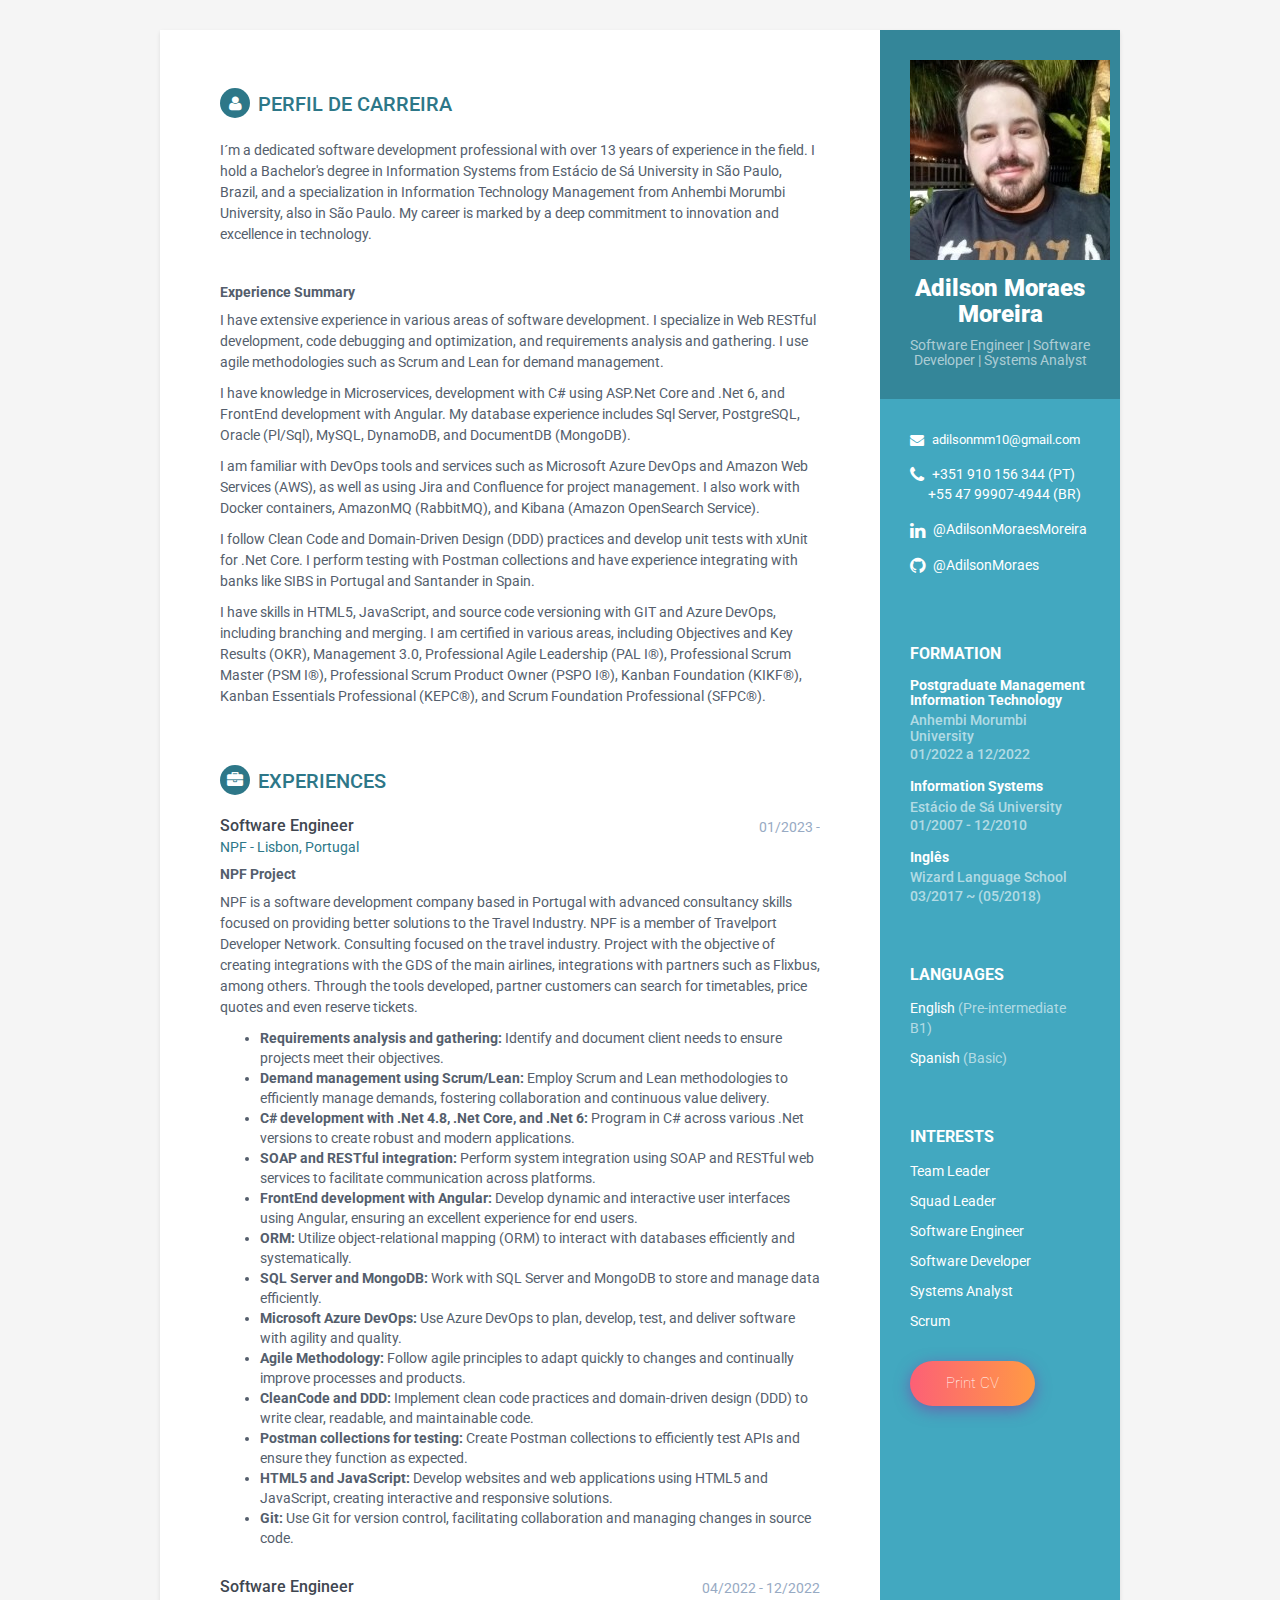
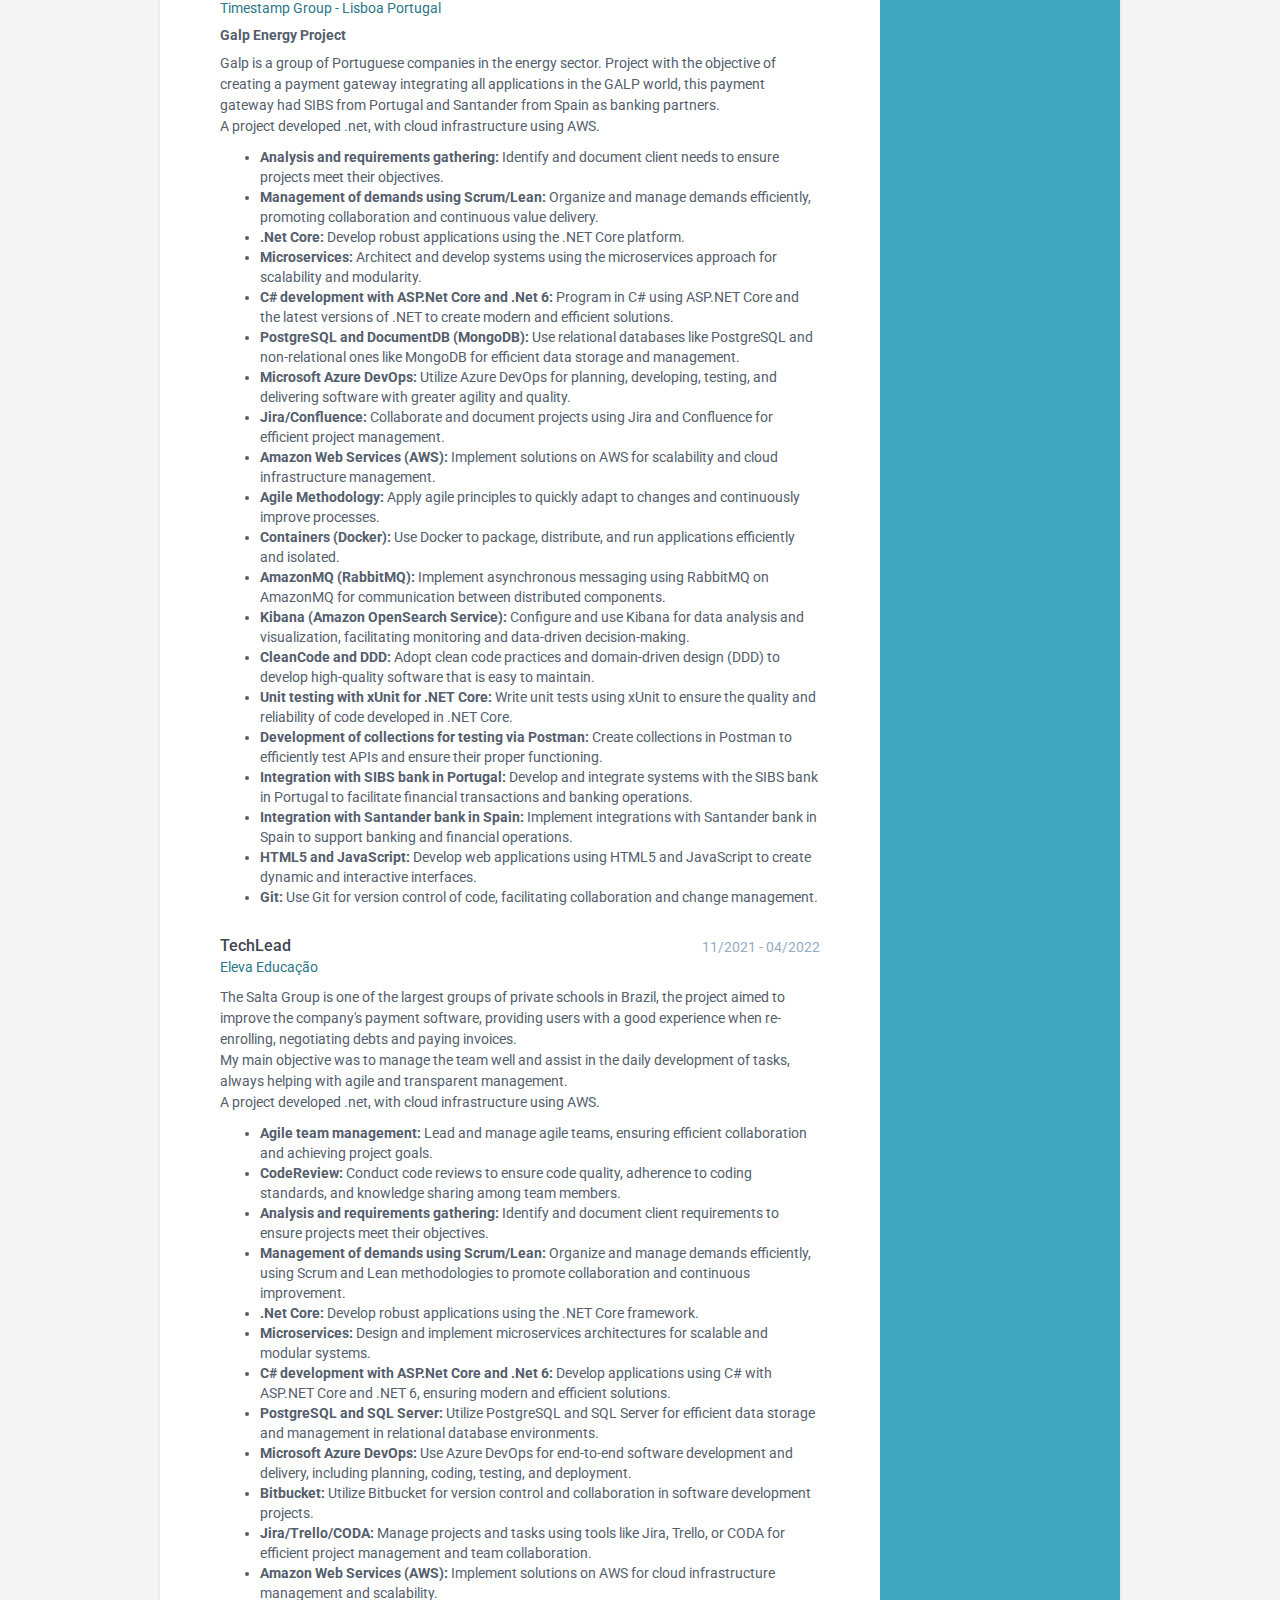
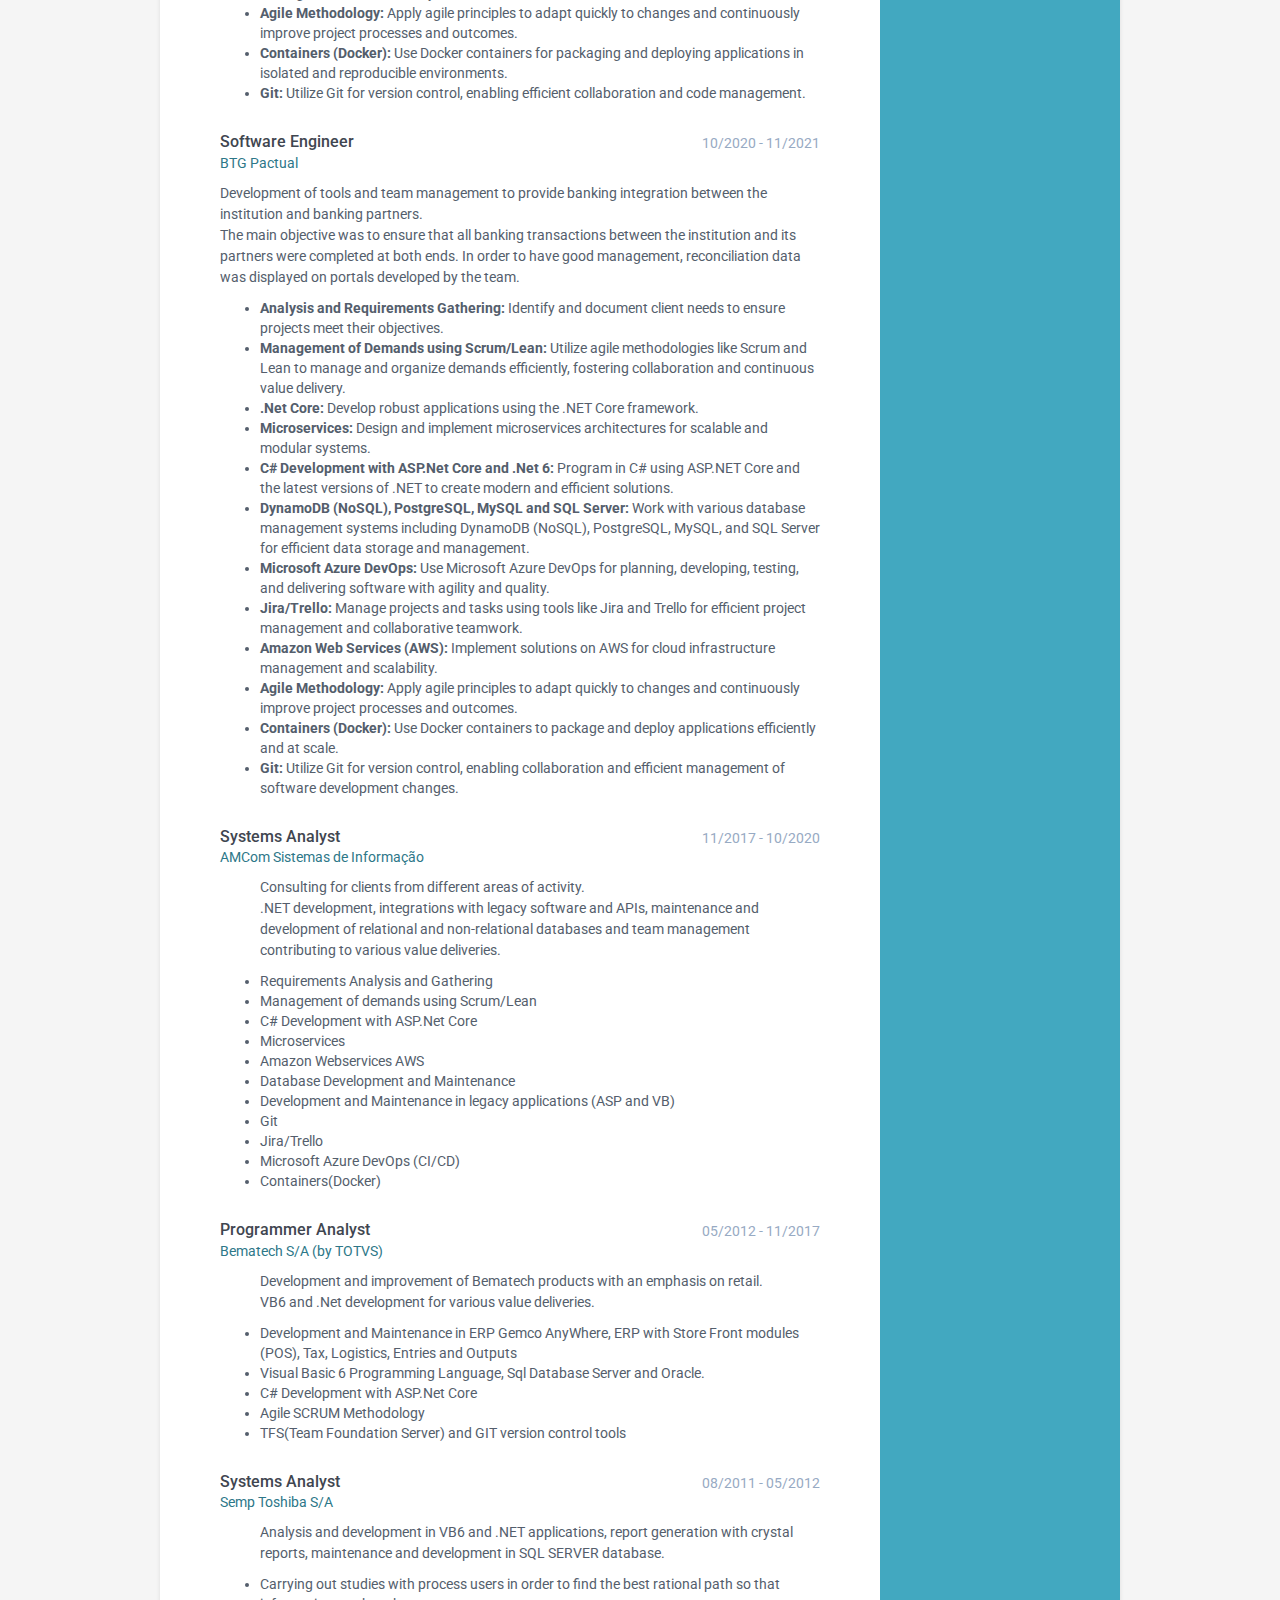
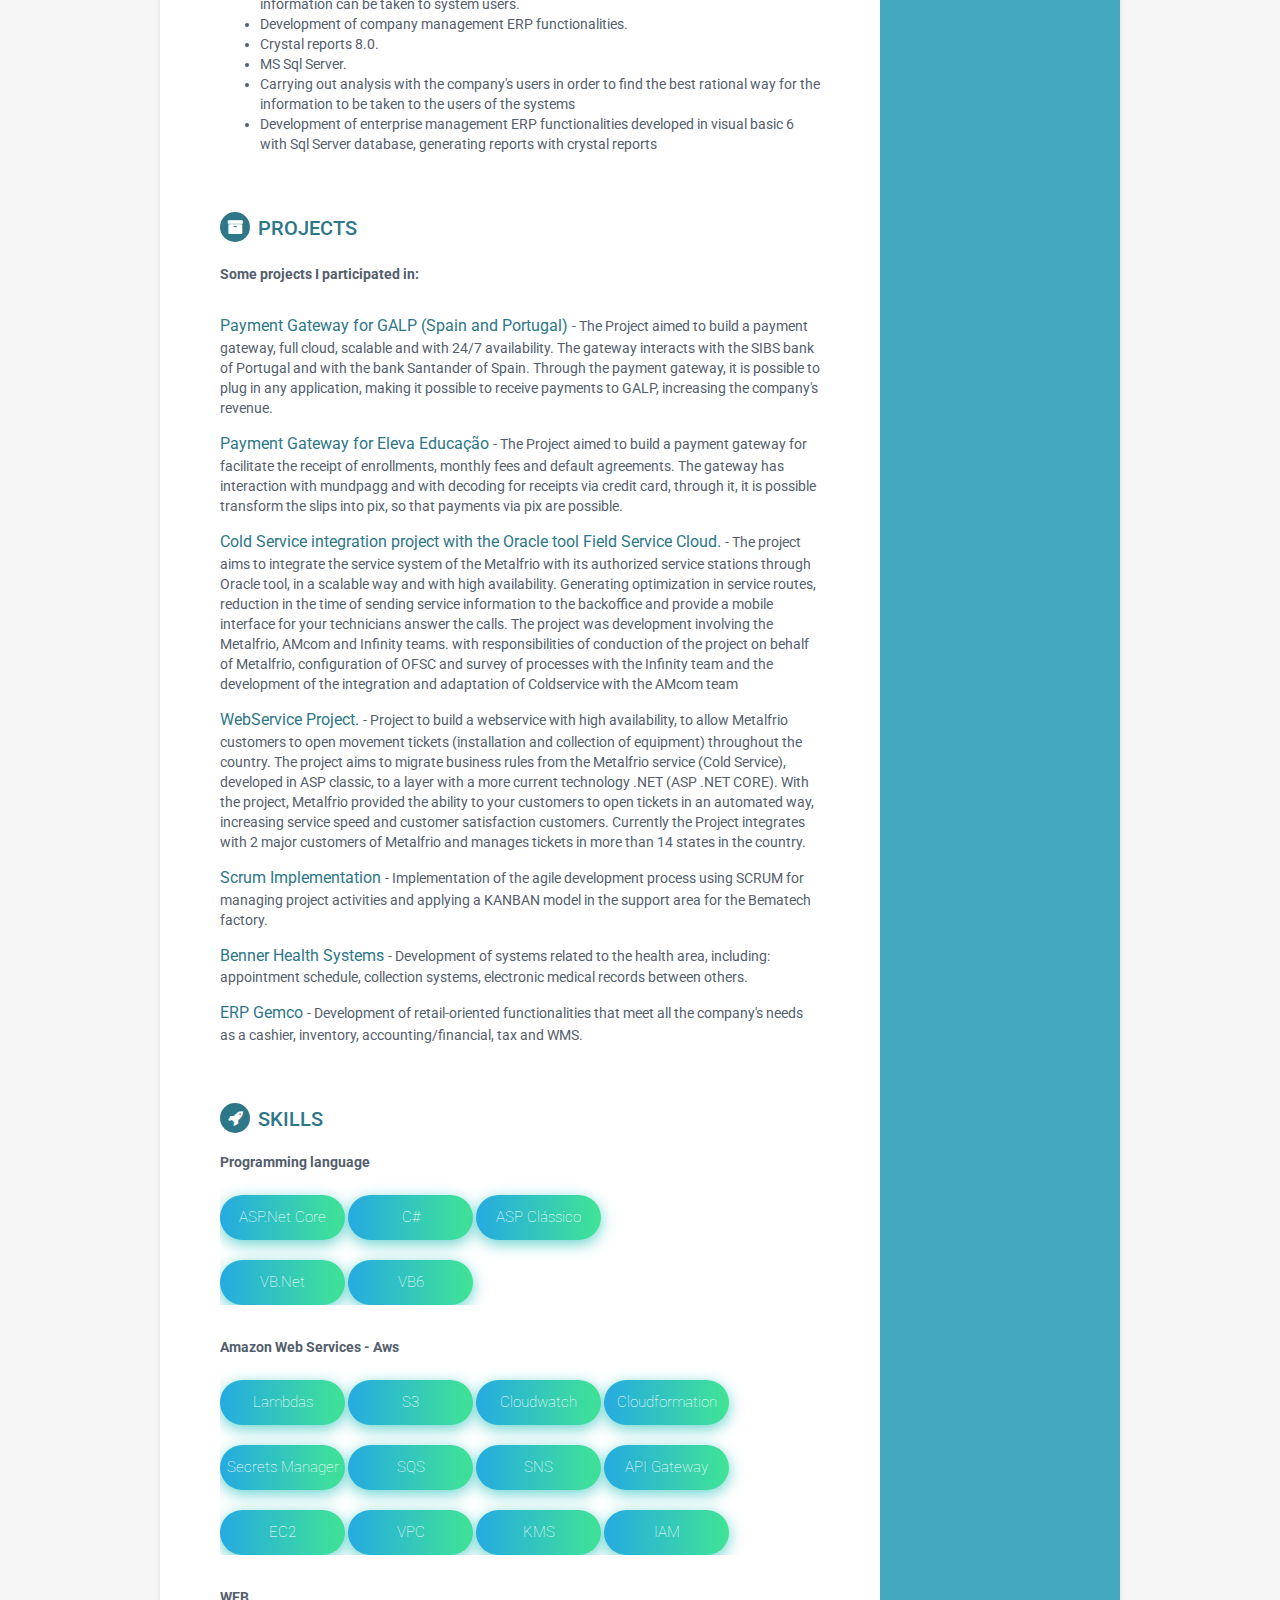
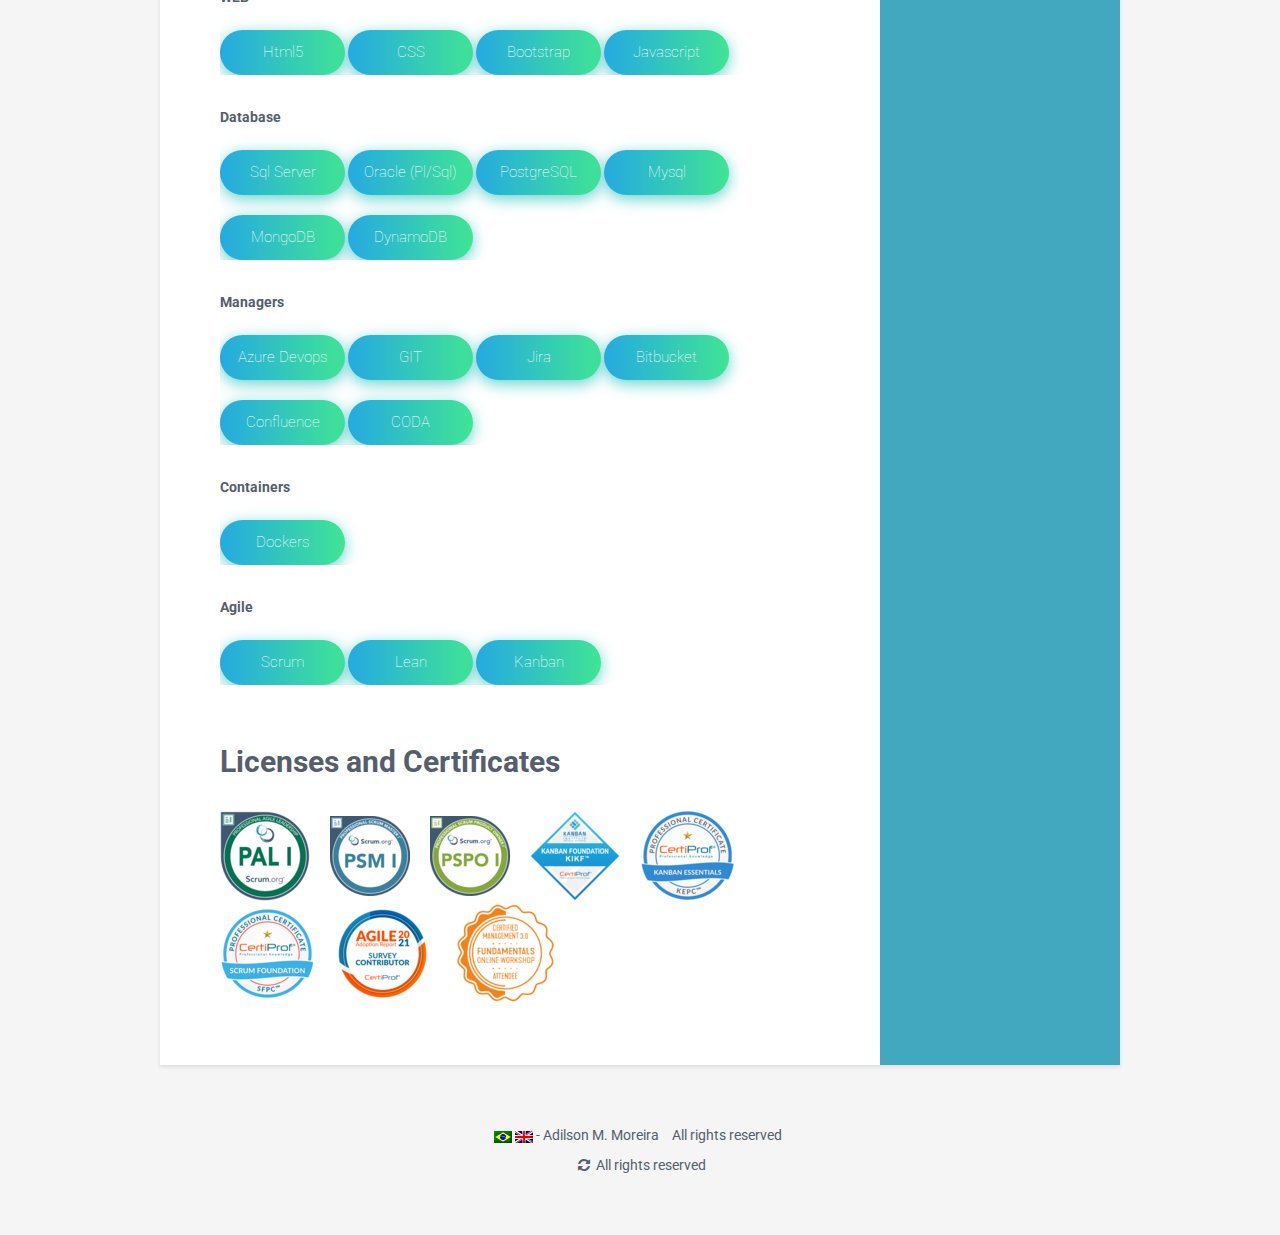
==== commit bfe51cd4: "add CV printer" ====
--- a/index-en.html
+++ b/index-en.html
@@ -17,8 +17,8 @@
   <link rel="stylesheet" href="Util/plugins/bootstrap/css/bootstrap.min.css" />
   <!-- Plugins CSS -->
   <link rel="stylesheet" href="Util/plugins/font-awesome/css/font-awesome.css" />
-
   <!-- Theme CSS -->
+
   <link id="theme-style" rel="stylesheet" href="Util/css/styles.css" />
   <!-- HTML5 e Respond.js for IE8 support of HTML5 elements and media queries -->
 </head>
@@ -104,7 +104,10 @@
         </ul>
       </div>
 
-      <button onclick="window.print()" class="bn632-hover bn20" style="margin-left: 30px;">Print Page</button>
+      <button class="bn632-hover bn20" style="margin-left: 30px;">
+	  <a href="./CV-AdilsonMoraesMoreira-en.pdf" download="newfilename">
+	  Print CV </button></a>
+	  
     </div>
 
 
